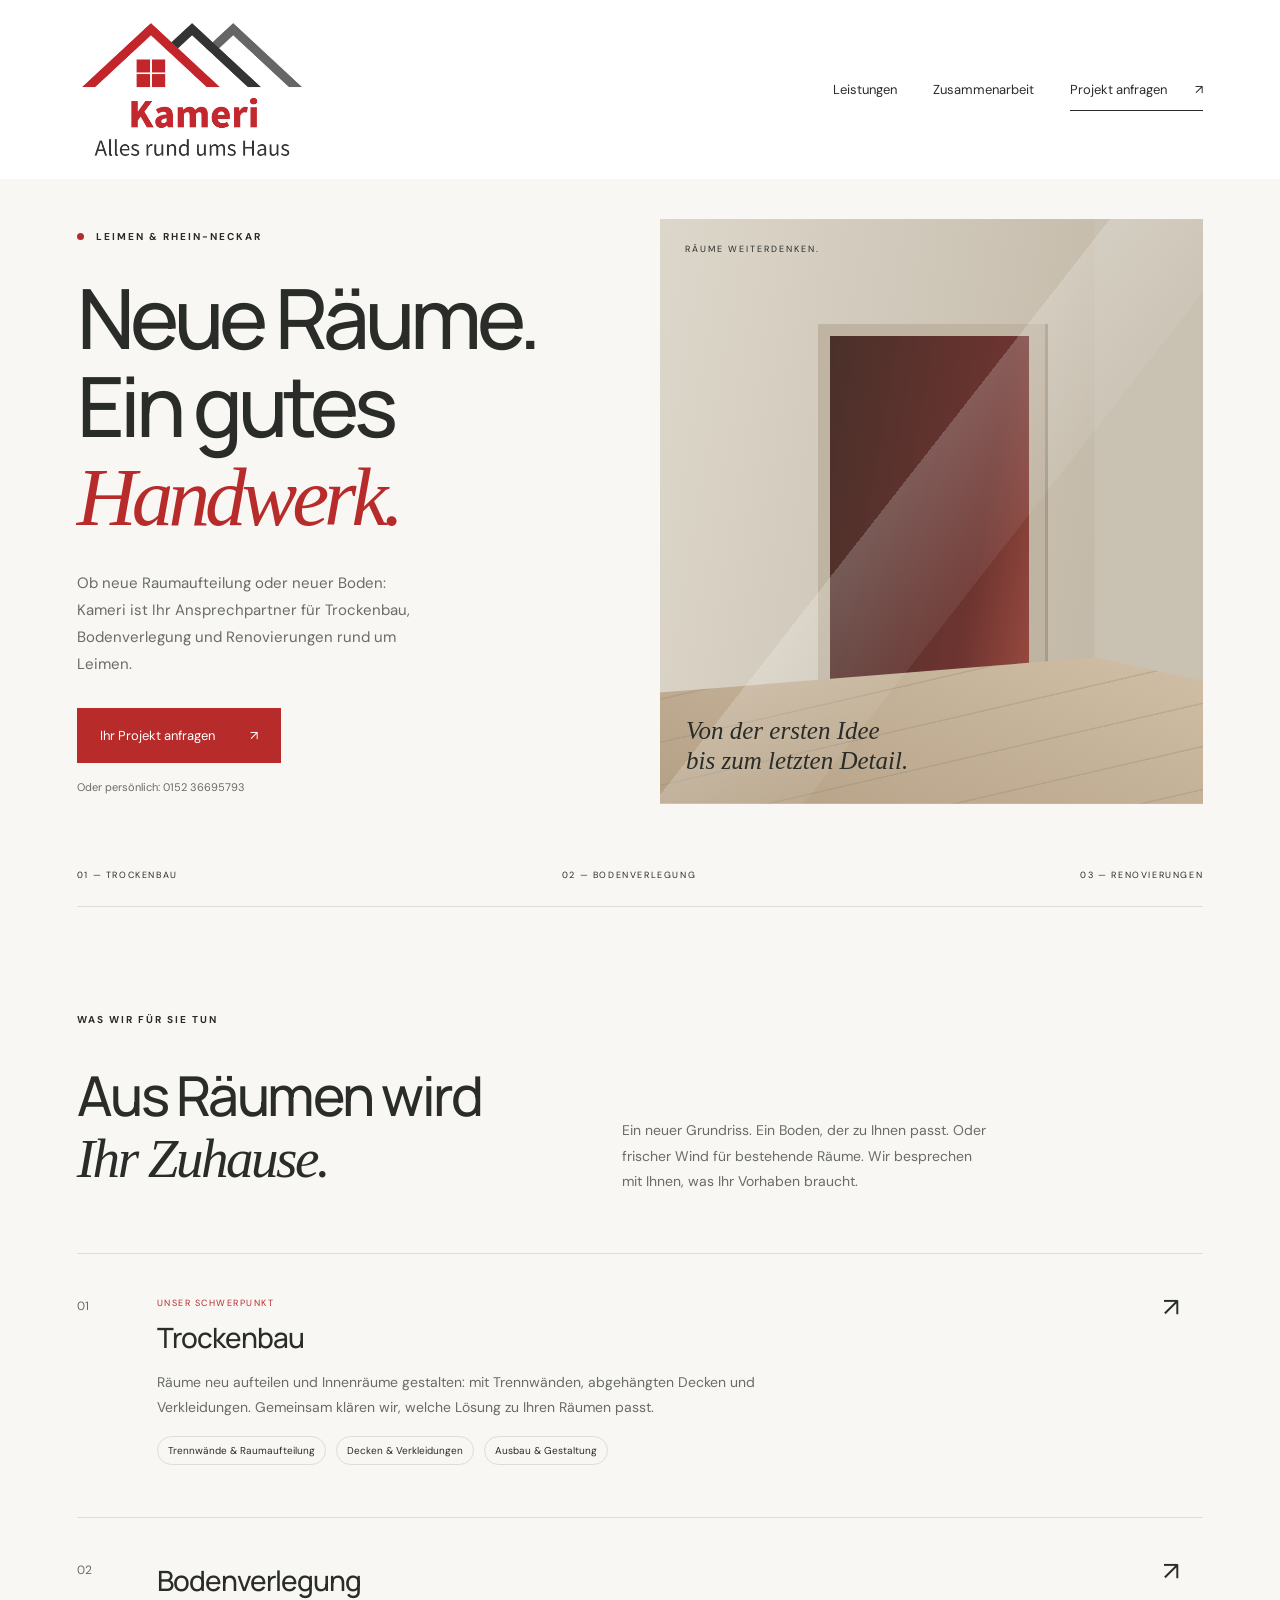
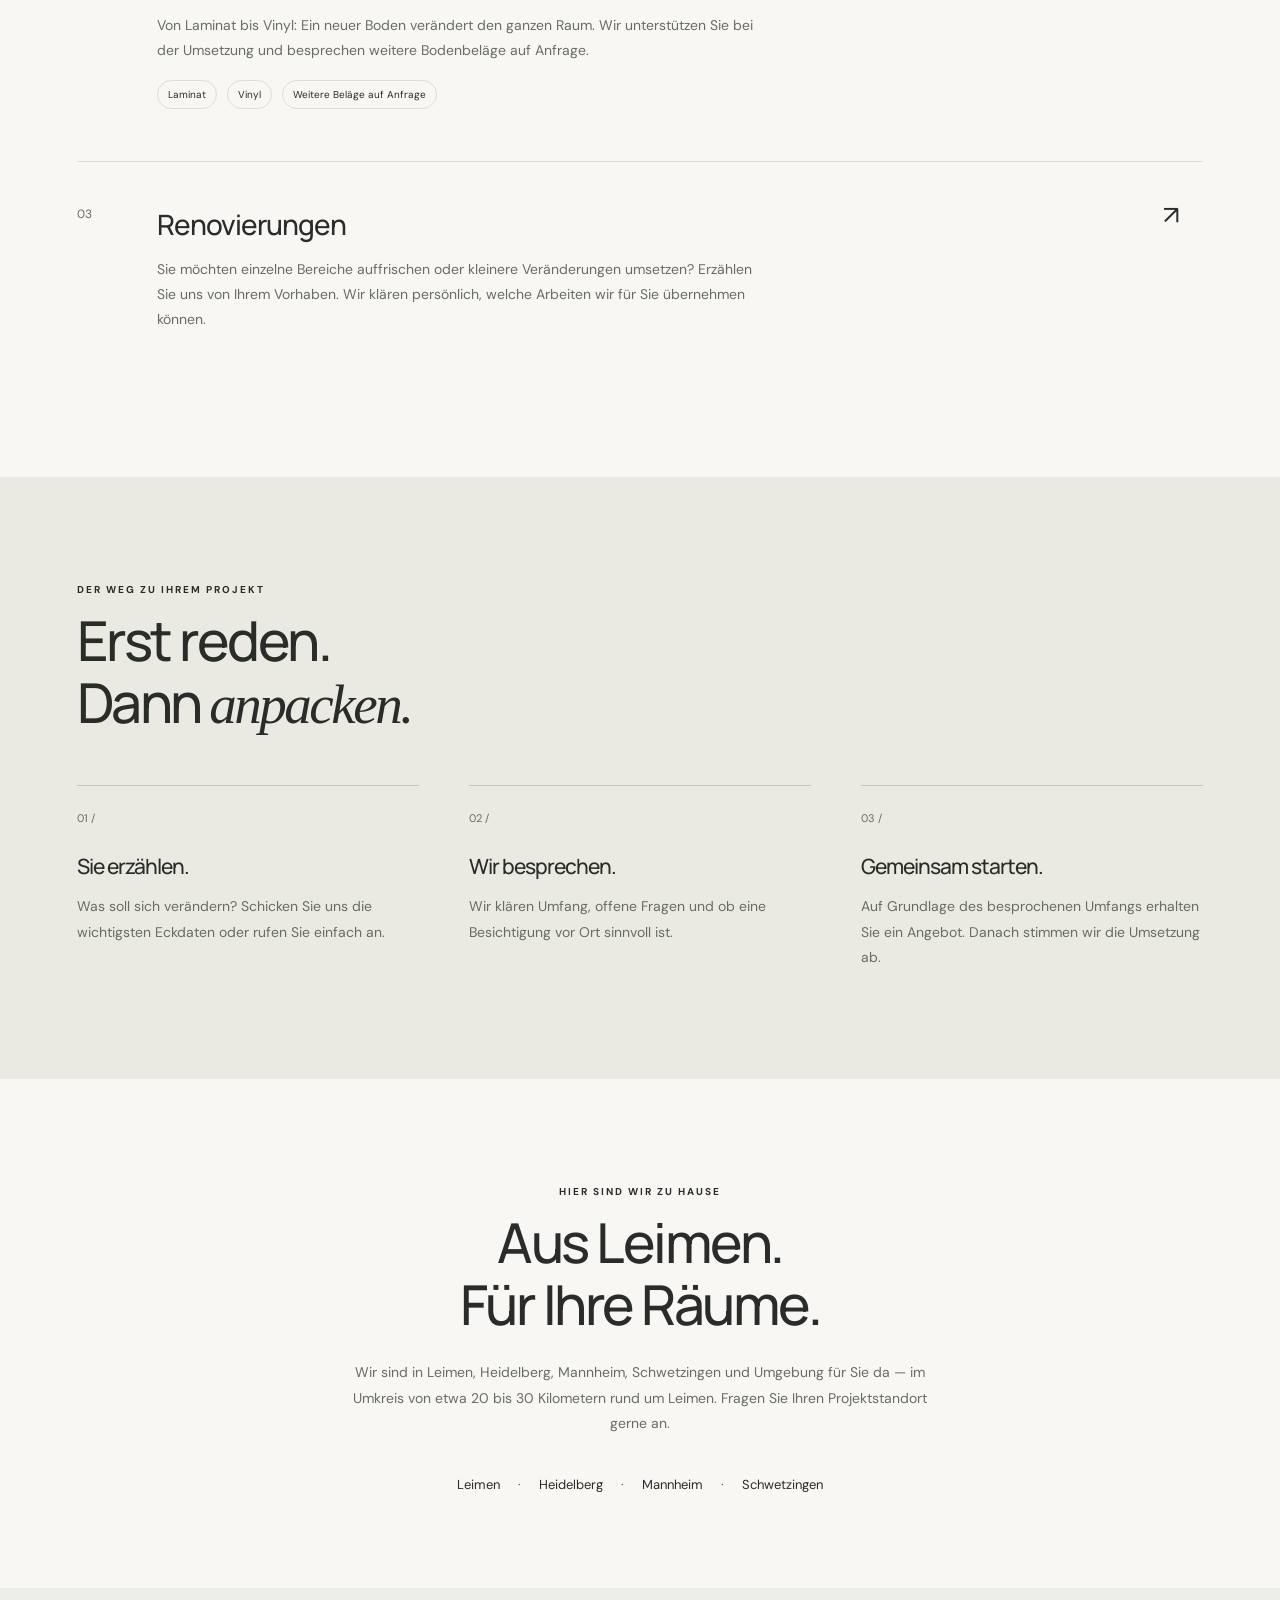
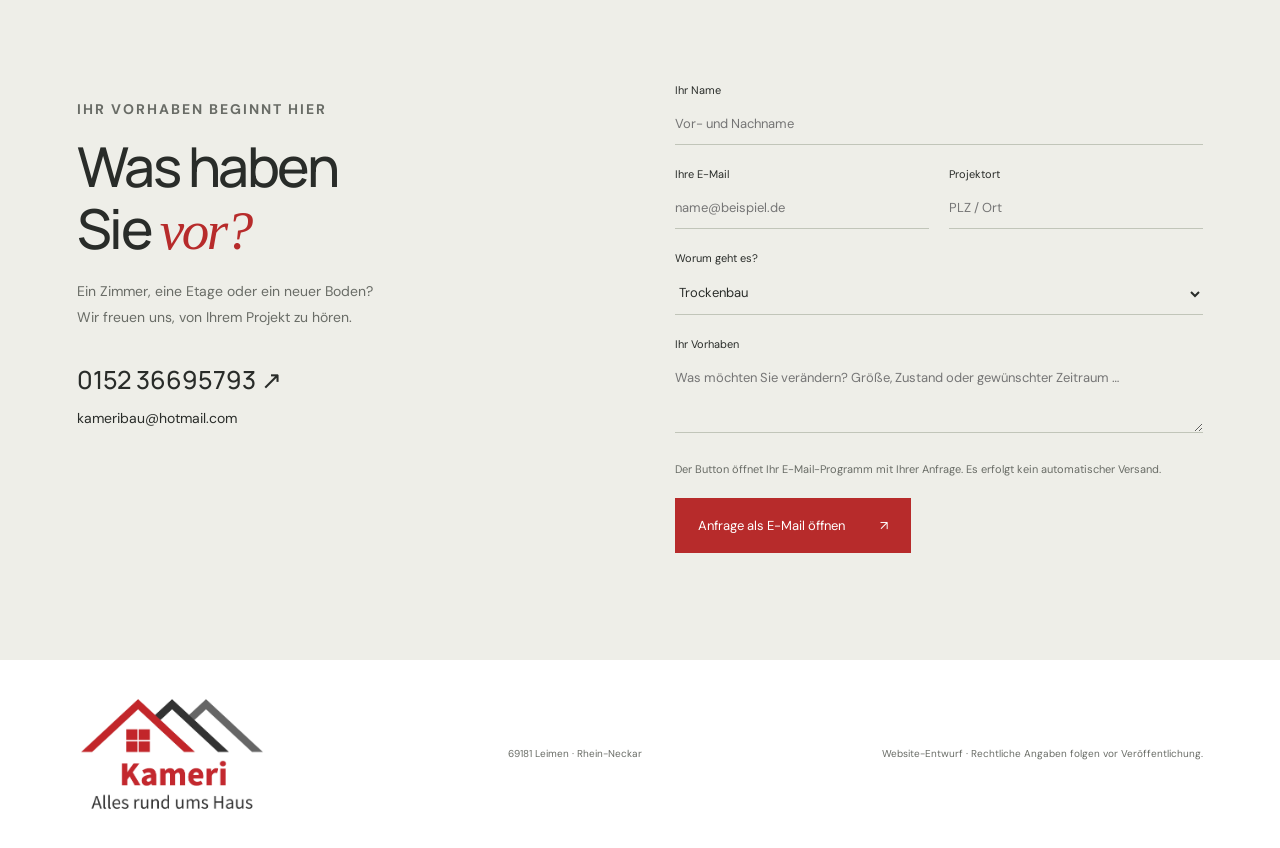
==== index.html @ 9808ed6d "Use original Kameri logo in header and footer" ====
<!doctype html>
<html lang="de">
<head>
<meta charset="utf-8"><meta name="viewport" content="width=device-width, initial-scale=1">
<title>Kameri · Trockenbau & Bodenverlegung in Leimen</title>
<meta name="description" content="Kameri – Alles rund ums Haus. Trockenbau, Laminat, Vinyl und Renovierungen in Leimen, Heidelberg, Mannheim und Schwetzingen. Jetzt Projekt anfragen.">
<link rel="stylesheet" href="style.css">
</head>
<body>
<header class="header"><a class="brand" href="#" aria-label="Kameri Startseite"><img src="assets/kameri-logo.png" alt="Kameri – Alles rund ums Haus" width="1796" height="1117"></a><nav aria-label="Hauptnavigation"><a href="#leistungen">Leistungen</a><a href="#ablauf">Zusammenarbeit</a><a href="#kontakt" class="nav-contact">Projekt anfragen <span>↗</span></a></nav></header>
<main>
<section class="hero"><div class="hero-copy"><p class="eyebrow"><span class="dot"></span> LEIMEN & RHEIN-NECKAR</p><h1>Neue Räume.<br>Ein gutes<br><em>Handwerk.</em></h1><p class="intro">Ob neue Raumaufteilung oder neuer Boden: Kameri ist Ihr Ansprechpartner für Trockenbau, Bodenverlegung und Renovierungen rund um Leimen.</p><a class="button" href="#kontakt">Ihr Projekt anfragen <span>↗</span></a><a class="phone" href="tel:+4915236695793">Oder persönlich: 0152 36695793</a></div><div class="hero-art" role="img" aria-label="Architektonische Illustration mit warmen Wandflächen und einem roten Türdurchgang"><div class="arch-wall"></div><div class="arch-door"></div><div class="arch-floor"></div><span class="art-label">RÄUME WEITERDENKEN.</span><div class="art-caption">Von der ersten Idee<br>bis zum letzten Detail.</div></div><div class="hero-bottom"><span>01 — TROCKENBAU</span><span>02 — BODENVERLEGUNG</span><span>03 — RENOVIERUNGEN</span></div></section>
<section id="leistungen" class="services section"><div class="section-heading"><p class="eyebrow">WAS WIR FÜR SIE TUN</p><h2>Aus Räumen wird<br><em>Ihr Zuhause.</em></h2><p>Ein neuer Grundriss. Ein Boden, der zu Ihnen passt. Oder frischer Wind für bestehende Räume. Wir besprechen mit Ihnen, was Ihr Vorhaben braucht.</p></div><article class="service"><span class="number">01</span><div><span class="tag">UNSER SCHWERPUNKT</span><h3>Trockenbau</h3><p>Räume neu aufteilen und Innenräume gestalten: mit Trennwänden, abgehängten Decken und Verkleidungen. Gemeinsam klären wir, welche Lösung zu Ihren Räumen passt.</p><ul><li>Trennwände & Raumaufteilung</li><li>Decken & Verkleidungen</li><li>Ausbau & Gestaltung</li></ul></div><span class="service-icon" aria-hidden="true">↗</span></article><article class="service"><span class="number">02</span><div><h3>Bodenverlegung</h3><p>Von Laminat bis Vinyl: Ein neuer Boden verändert den ganzen Raum. Wir unterstützen Sie bei der Umsetzung und besprechen weitere Bodenbeläge auf Anfrage.</p><ul><li>Laminat</li><li>Vinyl</li><li>Weitere Beläge auf Anfrage</li></ul></div><span class="service-icon" aria-hidden="true">↗</span></article><article class="service"><span class="number">03</span><div><h3>Renovierungen</h3><p>Sie möchten einzelne Bereiche auffrischen oder kleinere Veränderungen umsetzen? Erzählen Sie uns von Ihrem Vorhaben. Wir klären persönlich, welche Arbeiten wir für Sie übernehmen können.</p></div><span class="service-icon" aria-hidden="true">↗</span></article></section>
<section id="ablauf" class="process section"><p class="eyebrow">DER WEG ZU IHREM PROJEKT</p><h2>Erst reden.<br>Dann <em>anpacken.</em></h2><div class="steps"><article><span>01 /</span><h3>Sie erzählen.</h3><p>Was soll sich verändern? Schicken Sie uns die wichtigsten Eckdaten oder rufen Sie einfach an.</p></article><article><span>02 /</span><h3>Wir besprechen.</h3><p>Wir klären Umfang, offene Fragen und ob eine Besichtigung vor Ort sinnvoll ist.</p></article><article><span>03 /</span><h3>Gemeinsam starten.</h3><p>Auf Grundlage des besprochenen Umfangs erhalten Sie ein Angebot. Danach stimmen wir die Umsetzung ab.</p></article></div></section>
<section class="region section"><p class="eyebrow">HIER SIND WIR ZU HAUSE</p><h2>Aus Leimen.<br>Für Ihre Räume.</h2><p>Wir sind in Leimen, Heidelberg, Mannheim, Schwetzingen und Umgebung für Sie da — im Umkreis von etwa 20 bis 30 Kilometern rund um Leimen. Fragen Sie Ihren Projektstandort gerne an.</p><div class="cities">Leimen <span>·</span> Heidelberg <span>·</span> Mannheim <span>·</span> Schwetzingen</div></section>
<section id="kontakt" class="contact section"><div><p class="eyebrow">IHR VORHABEN BEGINNT HIER</p><h2>Was haben<br>Sie <em>vor?</em></h2><p>Ein Zimmer, eine Etage oder ein neuer Boden?<br>Wir freuen uns, von Ihrem Projekt zu hören.</p><a class="contact-phone" href="tel:+4915236695793">0152 36695793 ↗</a><a href="mailto:kameribau@hotmail.com">kameribau@hotmail.com</a></div><form id="inquiry"><label for="name">Ihr Name</label><input id="name" name="name" autocomplete="name" required placeholder="Vor- und Nachname"><div class="form-row"><div><label for="email">Ihre E-Mail</label><input id="email" name="email" type="email" autocomplete="email" required placeholder="name@beispiel.de"></div><div><label for="place">Projektort</label><input id="place" name="place" autocomplete="address-level2" required placeholder="PLZ / Ort"></div></div><label for="service">Worum geht es?</label><select id="service" name="service"><option>Trockenbau</option><option>Bodenverlegung</option><option>Renovierung</option><option>Mehrere Leistungen / Sonstiges</option></select><label for="message">Ihr Vorhaben</label><textarea id="message" name="message" rows="3" required placeholder="Was möchten Sie verändern? Größe, Zustand oder gewünschter Zeitraum …"></textarea><p class="form-note">Der Button öffnet Ihr E-Mail-Programm mit Ihrer Anfrage. Es erfolgt kein automatischer Versand.</p><button class="button" type="submit">Anfrage als E-Mail öffnen <span>↗</span></button><p id="form-status" role="status"></p></form></section>
</main><footer><a class="brand" href="#"><img src="assets/kameri-logo.png" alt="Kameri – Alles rund ums Haus" width="1796" height="1117"></a><p>69181 Leimen · Rhein-Neckar</p><span class="draft-note">Website-Entwurf · Rechtliche Angaben folgen vor Veröffentlichung.</span></footer>
<script src="script.js"></script>
</body></html>
---- style.css ----
@import url('https://fonts.googleapis.com/css2?family=DM+Sans:wght@400;500;600;700&family=Manrope:wght@400;500;600;700;800&display=swap');
:root{--paper:#f8f7f3;--ink:#292c29;--muted:#696c66;--red:#b72b2b;--line:#dcded5}*{box-sizing:border-box}html{scroll-behavior:smooth;scroll-padding-top:30px}body{margin:0;background:var(--paper);color:var(--ink);font-family:'DM Sans',Arial,sans-serif}a{color:inherit;text-decoration:none}button,input,textarea,select{font:inherit}a,button,input,select,textarea{-webkit-tap-highlight-color:transparent}:focus-visible{outline:3px solid var(--red);outline-offset:5px}.header{max-width:1440px;margin:auto;padding:30px 6%;display:flex;align-items:center;justify-content:space-between}.brand{font:800 34px 'Manrope',Arial,sans-serif;letter-spacing:-1.5px;color:var(--red)}.brand span{display:block;font:400 10px 'DM Sans',sans-serif;letter-spacing:1.1px;color:var(--ink);margin-top:2px}nav{display:flex;align-items:center;gap:36px;font-size:13px}.nav-contact{border-bottom:1px solid;padding:12px 0}.nav-contact span{margin-left:25px}.hero{max-width:1440px;margin:auto;padding:40px 6% 0;display:grid;grid-template-columns:1fr 1fr;gap:40px}.eyebrow{font-size:10px;letter-spacing:2px;font-weight:700;line-height:1.6}.dot{display:inline-block;width:7px;height:7px;border-radius:50%;background:var(--red);margin-right:8px}h1,h2,h3{font-family:'Manrope',Arial,sans-serif;font-weight:500}h1{font-size:clamp(58px,6.5vw,94px);line-height:1.06;letter-spacing:-5px;margin:28px 0}em{font-family:Georgia,serif;font-weight:400}h1 em{color:var(--red)}.intro{max-width:360px;color:var(--muted);font-size:15px;line-height:1.8;margin:25px 0 30px}.button{background:var(--red);color:white;display:inline-flex;justify-content:space-between;gap:35px;padding:19px 23px;border:0;cursor:pointer;font-size:13px}.button:hover{background:#922323}.phone{display:block;font-size:11px;color:var(--muted);margin:17px 0 10px}.hero-art{min-height:540px;position:relative;overflow:hidden;background:#c9c1b2;isolation:isolate}.arch-wall{position:absolute;inset:0;background:linear-gradient(100deg,#ddd7cb,#bcb19f);clip-path:polygon(0 0,80% 0,80% 100%,0 100%)}.arch-door{position:absolute;background:linear-gradient(100deg,#4a302a,#6d3430 70%,#9a4b3f);width:39%;height:67%;top:18%;left:29%;box-shadow:16px 0 0 #bfb3a1,19px 0 0 #a79b8a;border-top:12px solid #bfb3a1;border-left:12px solid #bfb3a1}.arch-floor{position:absolute;inset:75% 0 0;background:repeating-linear-gradient(167deg,transparent 0 40px,#99897455 41px 42px),linear-gradient(20deg,#b4a085,#d0bfa6);clip-path:polygon(0 24%,80% 0,100% 16%,100% 100%,0 100%)}.hero-art:after{content:'';position:absolute;inset:0;background:linear-gradient(128deg,transparent 45%,#fff3 45%,#fff1 60%,transparent 60%);pointer-events:none}.art-label{position:absolute;top:24px;left:25px;font-size:9px;letter-spacing:2px}.art-caption{position:absolute;bottom:28px;left:26px;font:italic 25px Georgia,serif;line-height:1.2;z-index:1}.hero-bottom{grid-column:1/-1;display:flex;justify-content:space-between;padding:25px 0;border-bottom:1px solid var(--line);font-size:9px;letter-spacing:1.6px}.section{max-width:1440px;margin:auto;padding:95px 6%}.section-heading{display:grid;grid-template-columns:1fr 1.2fr;gap:15px 60px;align-items:end;margin-bottom:45px}.section-heading .eyebrow{grid-column:1/-1}.section-heading p:last-child{max-width:370px;color:var(--muted);font-size:14px;line-height:1.8}h2{font-size:clamp(38px,4.3vw,60px);letter-spacing:-2.5px;line-height:1.12;margin:12px 0 18px}.service{display:grid;grid-template-columns:80px 1fr 40px;padding:36px 0;border-top:1px solid var(--line)}.number{font-size:12px;color:var(--muted);padding-top:8px}.tag{font-size:9px;color:var(--red);letter-spacing:1.5px}h3{font-size:28px;letter-spacing:-1px;margin:7px 0 14px}.service p{max-width:600px;font-size:14px;line-height:1.8;color:var(--muted)}ul{display:flex;gap:10px;list-style:none;padding:0;flex-wrap:wrap}li{font-size:10px;padding:7px 10px;border:1px solid var(--line);border-radius:20px}.service-icon{font-size:26px}.process{background:#eaeae3}.steps{display:grid;grid-template-columns:repeat(3,1fr);gap:50px;margin-top:50px}.steps article{border-top:1px solid #c4c7bb;padding-top:20px}.steps span{font-size:11px;color:var(--muted)}.steps h3{font-size:21px;margin-top:25px}.steps p,.region>p:not(.eyebrow),.contact p{font-size:14px;line-height:1.8;color:var(--muted)}.region{text-align:center}.region>p:not(.eyebrow){max-width:590px;margin:25px auto}.cities{font-size:13px;margin-top:40px}.cities span{color:var(--red);margin:0 15px}.contact{display:grid;grid-template-columns:1fr 1fr;gap:70px;background:#eeeee8}.contact>div>a{display:block;font-size:14px}.contact .contact-phone{font:500 25px 'Manrope',Arial,sans-serif;margin:32px 0 12px}.contact h2 em{color:var(--red)}form label{display:block;font-size:11px;margin:0 0 8px}input,textarea,select{width:100%;border:0;border-bottom:1px solid #c1c5b9;background:transparent;border-radius:0;padding:10px 0 12px;color:var(--ink);margin-bottom:22px;font-size:13px}textarea{resize:vertical}.form-row{display:grid;grid-template-columns:1fr 1fr;gap:20px}.contact .form-note{font-size:11px;margin:0 0 18px}.contact #form-status{font-size:12px}footer{max-width:1440px;margin:auto;display:flex;align-items:center;gap:35px;justify-content:space-between;padding:35px 6%}footer p,.draft-note{font-size:10px;color:var(--muted)}footer .brand{font-size:25px}footer .brand span{font-size:8px}@media(min-width:1441px){.process,.contact{max-width:1267px;padding-left:70px;padding-right:70px}}@media(max-width:750px){.header{padding:22px 6%}nav{gap:18px}nav>a:not(.nav-contact){display:none}.brand{font-size:29px}.hero{grid-template-columns:1fr;padding-top:25px;gap:28px}h1{font-size:65px;letter-spacing:-3.5px}.intro{max-width:440px}.hero-art{min-height:380px}.hero-bottom{gap:15px;font-size:8px;line-height:1.6}.section{padding:65px 6%}.section-heading{grid-template-columns:1fr;gap:0}.section-heading .eyebrow{grid-column:auto}.service{grid-template-columns:35px 1fr 24px}.service h3{font-size:25px}.steps{grid-template-columns:1fr;gap:25px}.steps h3{margin-top:15px}.contact{grid-template-columns:1fr;gap:35px}.cities{line-height:2.3}.cities span{margin:0 7px}footer{flex-wrap:wrap;gap:20px}.draft-note{width:100%}}@media(prefers-reduced-motion:reduce){html{scroll-behavior:auto}}

/* Original company artwork, with only outer white space removed. */
.header{background:#fff;max-width:none;padding-top:18px;padding-bottom:18px}.brand{display:block;flex-shrink:0;line-height:0}.brand img{display:block;width:230px;height:auto;max-width:100%;object-fit:contain}footer{background:#fff;max-width:none}footer .brand img{width:190px}@media(max-width:750px){.header{gap:20px}.header .brand img{width:175px}.nav-contact{font-size:11px;white-space:nowrap}.nav-contact span{margin-left:8px}footer .brand img{width:170px}}@media(max-width:360px){.header .brand img{width:145px}}
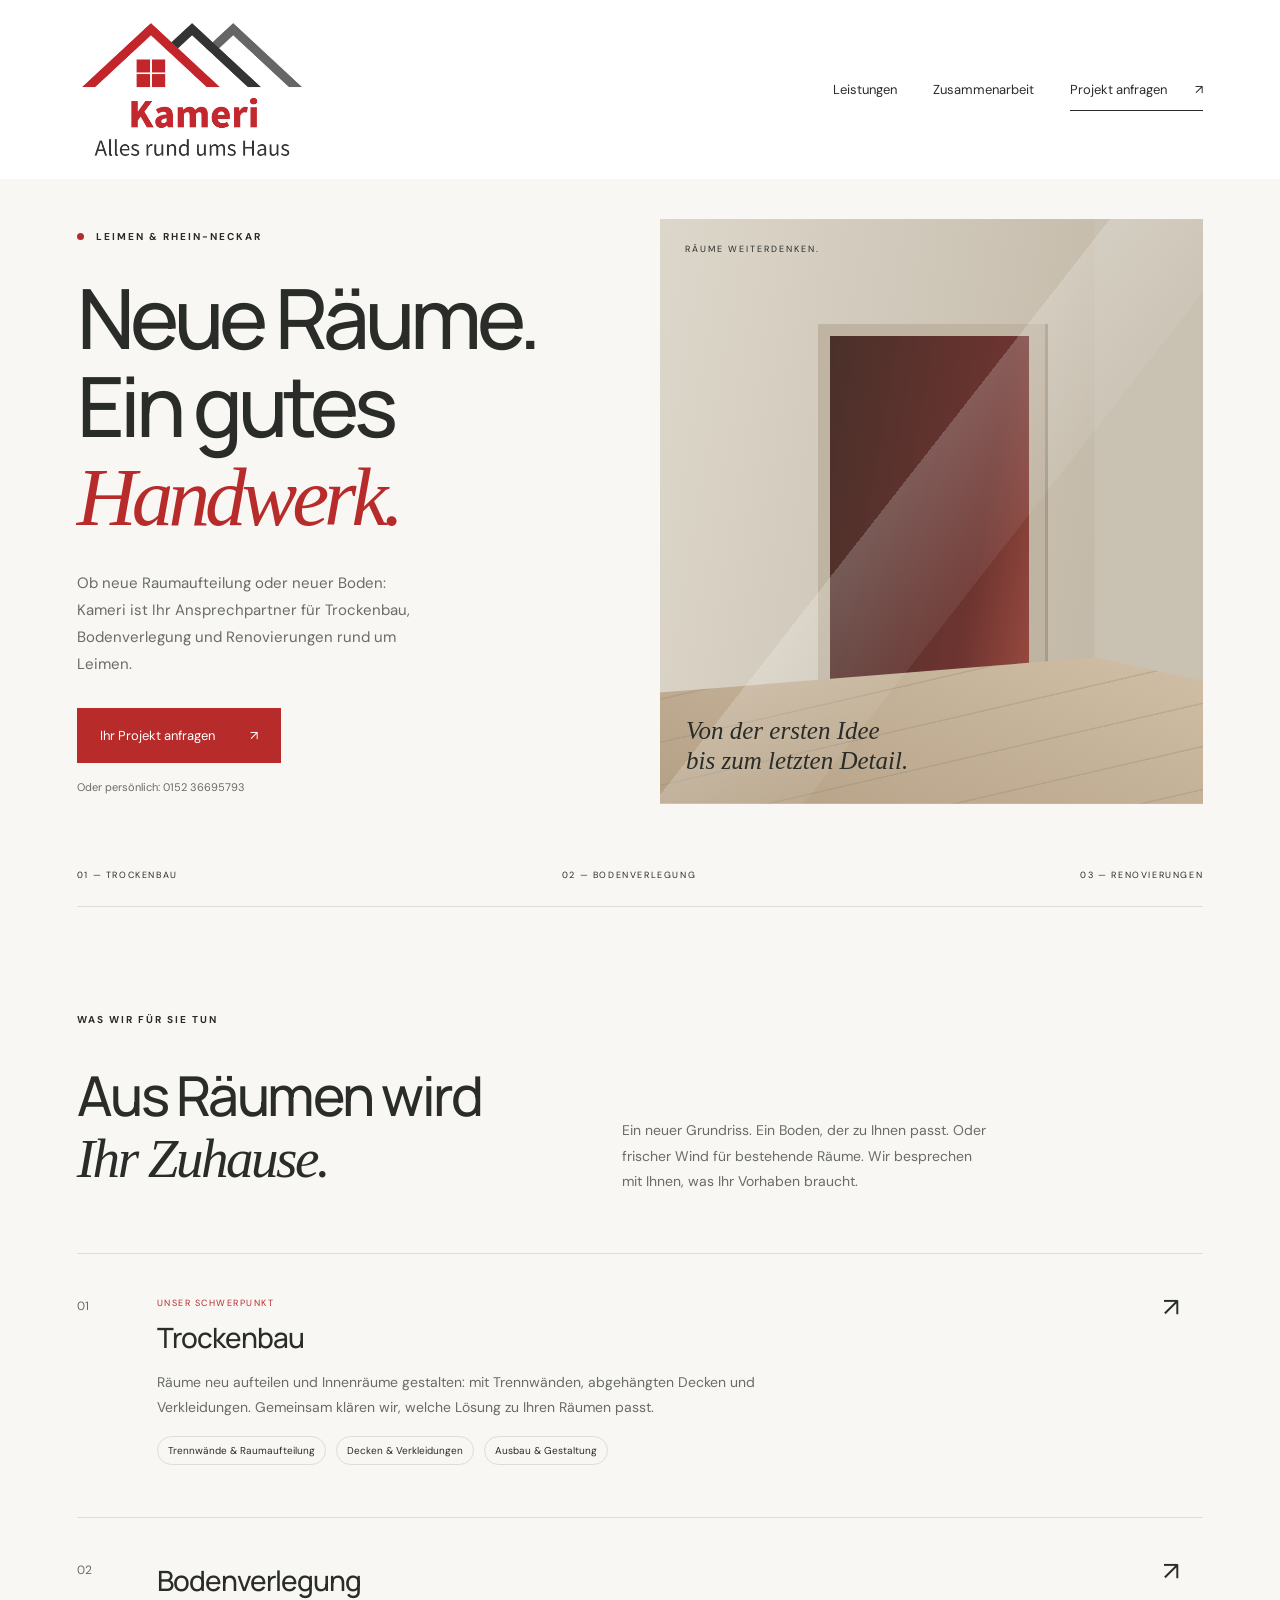
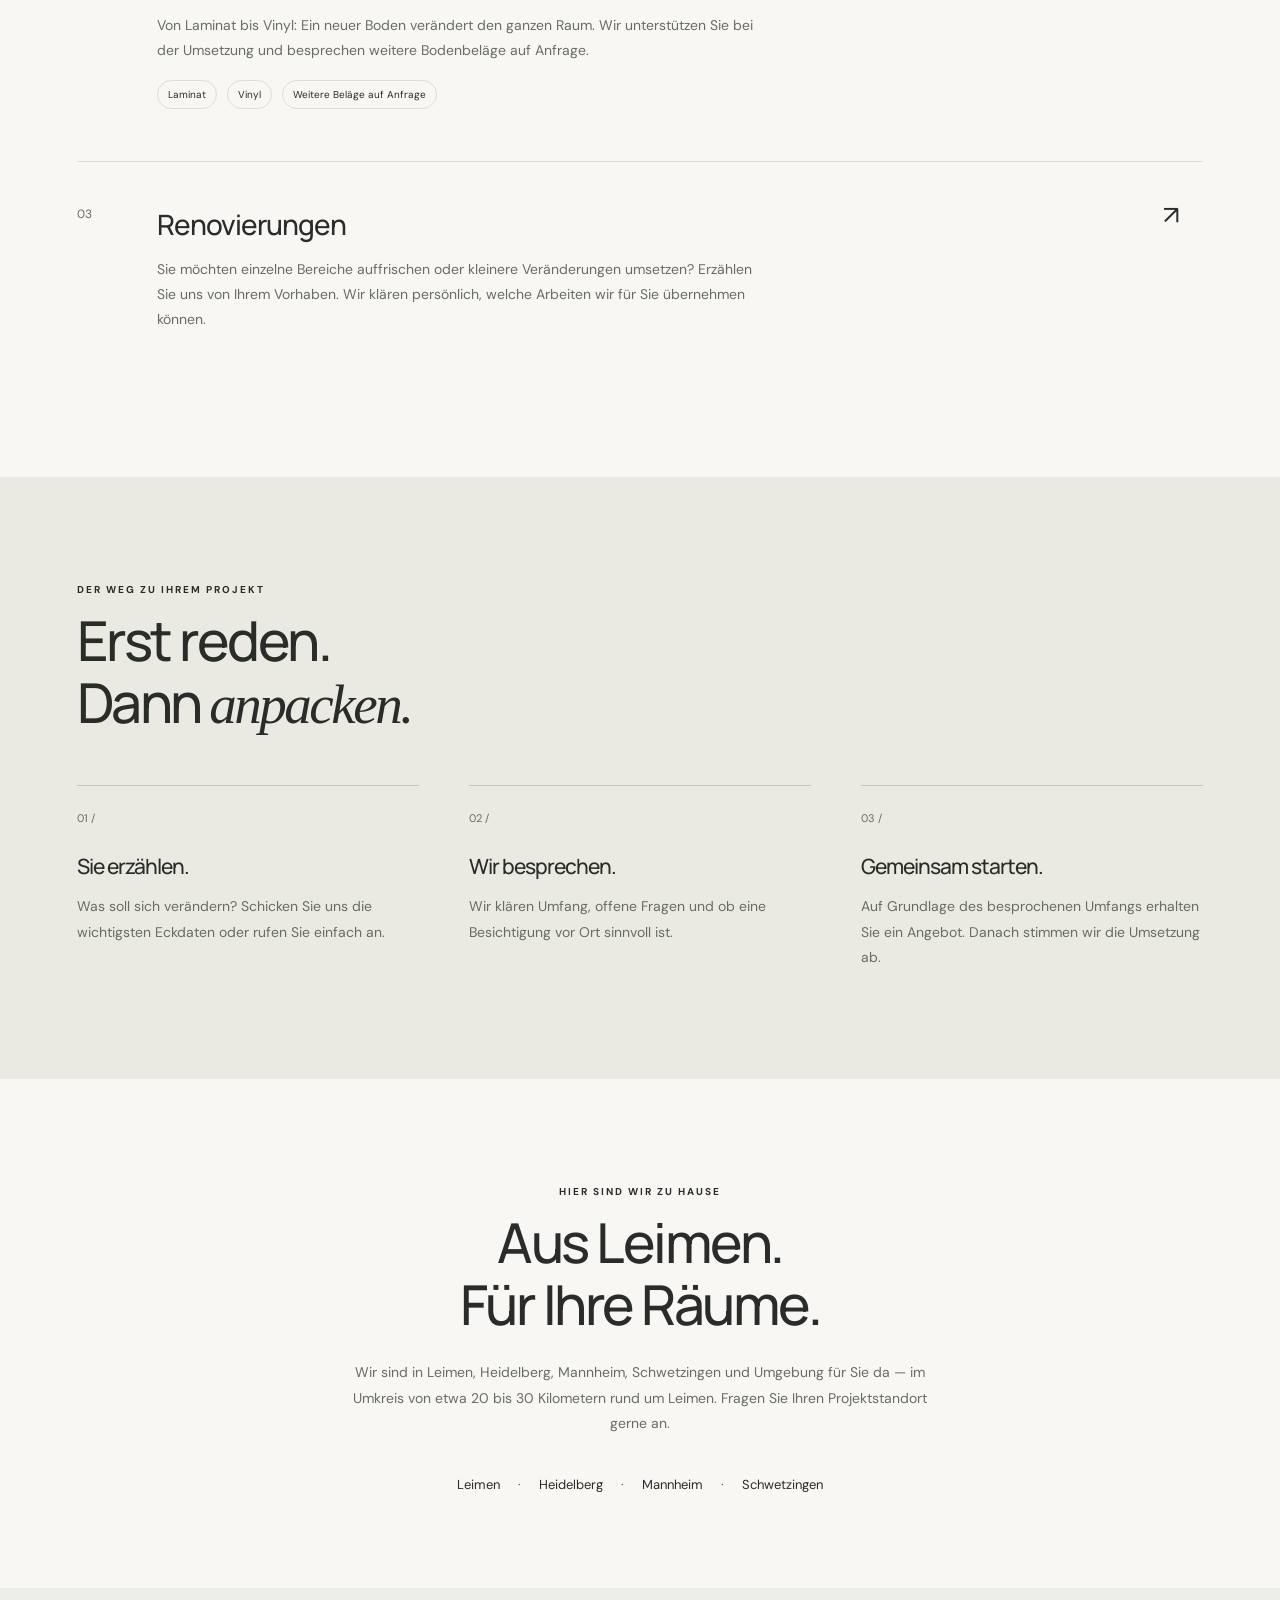
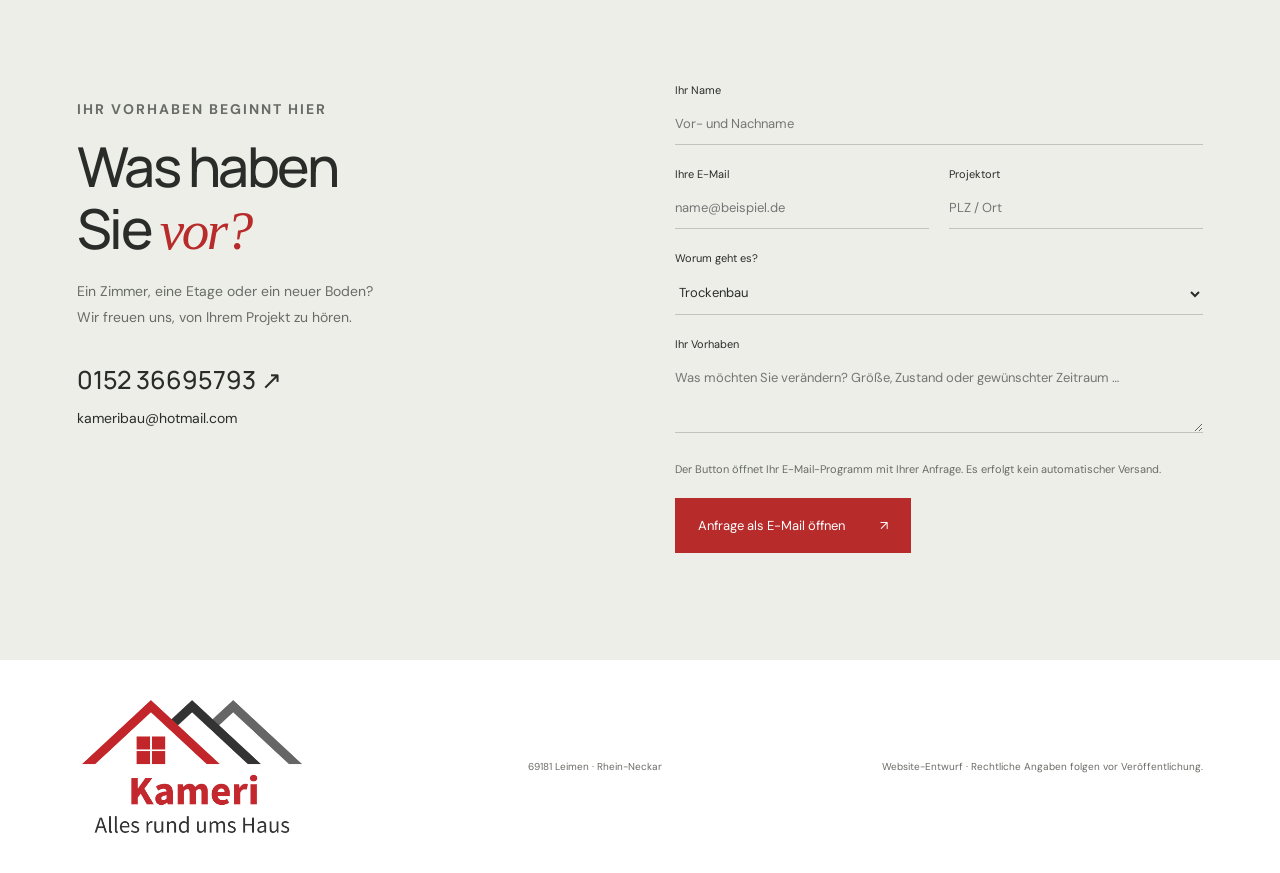
==== commit 1d297dc3: "Constrain logo size and refresh cached stylesheet" ====
--- a/index.html
+++ b/index.html
@@ -4,16 +4,16 @@
 <meta charset="utf-8"><meta name="viewport" content="width=device-width, initial-scale=1">
 <title>Kameri · Trockenbau & Bodenverlegung in Leimen</title>
 <meta name="description" content="Kameri – Alles rund ums Haus. Trockenbau, Laminat, Vinyl und Renovierungen in Leimen, Heidelberg, Mannheim und Schwetzingen. Jetzt Projekt anfragen.">
-<link rel="stylesheet" href="style.css">
+<link rel="stylesheet" href="style.css?v=logo-fix-2">
 </head>
 <body>
-<header class="header"><a class="brand" href="#" aria-label="Kameri Startseite"><img src="assets/kameri-logo.png" alt="Kameri – Alles rund ums Haus" width="1796" height="1117"></a><nav aria-label="Hauptnavigation"><a href="#leistungen">Leistungen</a><a href="#ablauf">Zusammenarbeit</a><a href="#kontakt" class="nav-contact">Projekt anfragen <span>↗</span></a></nav></header>
+<header class="header"><a class="brand" href="#" aria-label="Kameri Startseite"><img src="assets/kameri-logo.png" alt="Kameri – Alles rund ums Haus" width="230" height="143" style="width:min(230px, 44vw);max-width:100%;height:auto"></a><nav aria-label="Hauptnavigation"><a href="#leistungen">Leistungen</a><a href="#ablauf">Zusammenarbeit</a><a href="#kontakt" class="nav-contact">Projekt anfragen <span>↗</span></a></nav></header>
 <main>
 <section class="hero"><div class="hero-copy"><p class="eyebrow"><span class="dot"></span> LEIMEN & RHEIN-NECKAR</p><h1>Neue Räume.<br>Ein gutes<br><em>Handwerk.</em></h1><p class="intro">Ob neue Raumaufteilung oder neuer Boden: Kameri ist Ihr Ansprechpartner für Trockenbau, Bodenverlegung und Renovierungen rund um Leimen.</p><a class="button" href="#kontakt">Ihr Projekt anfragen <span>↗</span></a><a class="phone" href="tel:+4915236695793">Oder persönlich: 0152 36695793</a></div><div class="hero-art" role="img" aria-label="Architektonische Illustration mit warmen Wandflächen und einem roten Türdurchgang"><div class="arch-wall"></div><div class="arch-door"></div><div class="arch-floor"></div><span class="art-label">RÄUME WEITERDENKEN.</span><div class="art-caption">Von der ersten Idee<br>bis zum letzten Detail.</div></div><div class="hero-bottom"><span>01 — TROCKENBAU</span><span>02 — BODENVERLEGUNG</span><span>03 — RENOVIERUNGEN</span></div></section>
 <section id="leistungen" class="services section"><div class="section-heading"><p class="eyebrow">WAS WIR FÜR SIE TUN</p><h2>Aus Räumen wird<br><em>Ihr Zuhause.</em></h2><p>Ein neuer Grundriss. Ein Boden, der zu Ihnen passt. Oder frischer Wind für bestehende Räume. Wir besprechen mit Ihnen, was Ihr Vorhaben braucht.</p></div><article class="service"><span class="number">01</span><div><span class="tag">UNSER SCHWERPUNKT</span><h3>Trockenbau</h3><p>Räume neu aufteilen und Innenräume gestalten: mit Trennwänden, abgehängten Decken und Verkleidungen. Gemeinsam klären wir, welche Lösung zu Ihren Räumen passt.</p><ul><li>Trennwände & Raumaufteilung</li><li>Decken & Verkleidungen</li><li>Ausbau & Gestaltung</li></ul></div><span class="service-icon" aria-hidden="true">↗</span></article><article class="service"><span class="number">02</span><div><h3>Bodenverlegung</h3><p>Von Laminat bis Vinyl: Ein neuer Boden verändert den ganzen Raum. Wir unterstützen Sie bei der Umsetzung und besprechen weitere Bodenbeläge auf Anfrage.</p><ul><li>Laminat</li><li>Vinyl</li><li>Weitere Beläge auf Anfrage</li></ul></div><span class="service-icon" aria-hidden="true">↗</span></article><article class="service"><span class="number">03</span><div><h3>Renovierungen</h3><p>Sie möchten einzelne Bereiche auffrischen oder kleinere Veränderungen umsetzen? Erzählen Sie uns von Ihrem Vorhaben. Wir klären persönlich, welche Arbeiten wir für Sie übernehmen können.</p></div><span class="service-icon" aria-hidden="true">↗</span></article></section>
 <section id="ablauf" class="process section"><p class="eyebrow">DER WEG ZU IHREM PROJEKT</p><h2>Erst reden.<br>Dann <em>anpacken.</em></h2><div class="steps"><article><span>01 /</span><h3>Sie erzählen.</h3><p>Was soll sich verändern? Schicken Sie uns die wichtigsten Eckdaten oder rufen Sie einfach an.</p></article><article><span>02 /</span><h3>Wir besprechen.</h3><p>Wir klären Umfang, offene Fragen und ob eine Besichtigung vor Ort sinnvoll ist.</p></article><article><span>03 /</span><h3>Gemeinsam starten.</h3><p>Auf Grundlage des besprochenen Umfangs erhalten Sie ein Angebot. Danach stimmen wir die Umsetzung ab.</p></article></div></section>
 <section class="region section"><p class="eyebrow">HIER SIND WIR ZU HAUSE</p><h2>Aus Leimen.<br>Für Ihre Räume.</h2><p>Wir sind in Leimen, Heidelberg, Mannheim, Schwetzingen und Umgebung für Sie da — im Umkreis von etwa 20 bis 30 Kilometern rund um Leimen. Fragen Sie Ihren Projektstandort gerne an.</p><div class="cities">Leimen <span>·</span> Heidelberg <span>·</span> Mannheim <span>·</span> Schwetzingen</div></section>
 <section id="kontakt" class="contact section"><div><p class="eyebrow">IHR VORHABEN BEGINNT HIER</p><h2>Was haben<br>Sie <em>vor?</em></h2><p>Ein Zimmer, eine Etage oder ein neuer Boden?<br>Wir freuen uns, von Ihrem Projekt zu hören.</p><a class="contact-phone" href="tel:+4915236695793">0152 36695793 ↗</a><a href="mailto:kameribau@hotmail.com">kameribau@hotmail.com</a></div><form id="inquiry"><label for="name">Ihr Name</label><input id="name" name="name" autocomplete="name" required placeholder="Vor- und Nachname"><div class="form-row"><div><label for="email">Ihre E-Mail</label><input id="email" name="email" type="email" autocomplete="email" required placeholder="name@beispiel.de"></div><div><label for="place">Projektort</label><input id="place" name="place" autocomplete="address-level2" required placeholder="PLZ / Ort"></div></div><label for="service">Worum geht es?</label><select id="service" name="service"><option>Trockenbau</option><option>Bodenverlegung</option><option>Renovierung</option><option>Mehrere Leistungen / Sonstiges</option></select><label for="message">Ihr Vorhaben</label><textarea id="message" name="message" rows="3" required placeholder="Was möchten Sie verändern? Größe, Zustand oder gewünschter Zeitraum …"></textarea><p class="form-note">Der Button öffnet Ihr E-Mail-Programm mit Ihrer Anfrage. Es erfolgt kein automatischer Versand.</p><button class="button" type="submit">Anfrage als E-Mail öffnen <span>↗</span></button><p id="form-status" role="status"></p></form></section>
-</main><footer><a class="brand" href="#"><img src="assets/kameri-logo.png" alt="Kameri – Alles rund ums Haus" width="1796" height="1117"></a><p>69181 Leimen · Rhein-Neckar</p><span class="draft-note">Website-Entwurf · Rechtliche Angaben folgen vor Veröffentlichung.</span></footer>
+</main><footer><a class="brand" href="#"><img src="assets/kameri-logo.png" alt="Kameri – Alles rund ums Haus" width="230" height="143" style="width:min(230px, 44vw);max-width:100%;height:auto"></a><p>69181 Leimen · Rhein-Neckar</p><span class="draft-note">Website-Entwurf · Rechtliche Angaben folgen vor Veröffentlichung.</span></footer>
 <script src="script.js"></script>
 </body></html>
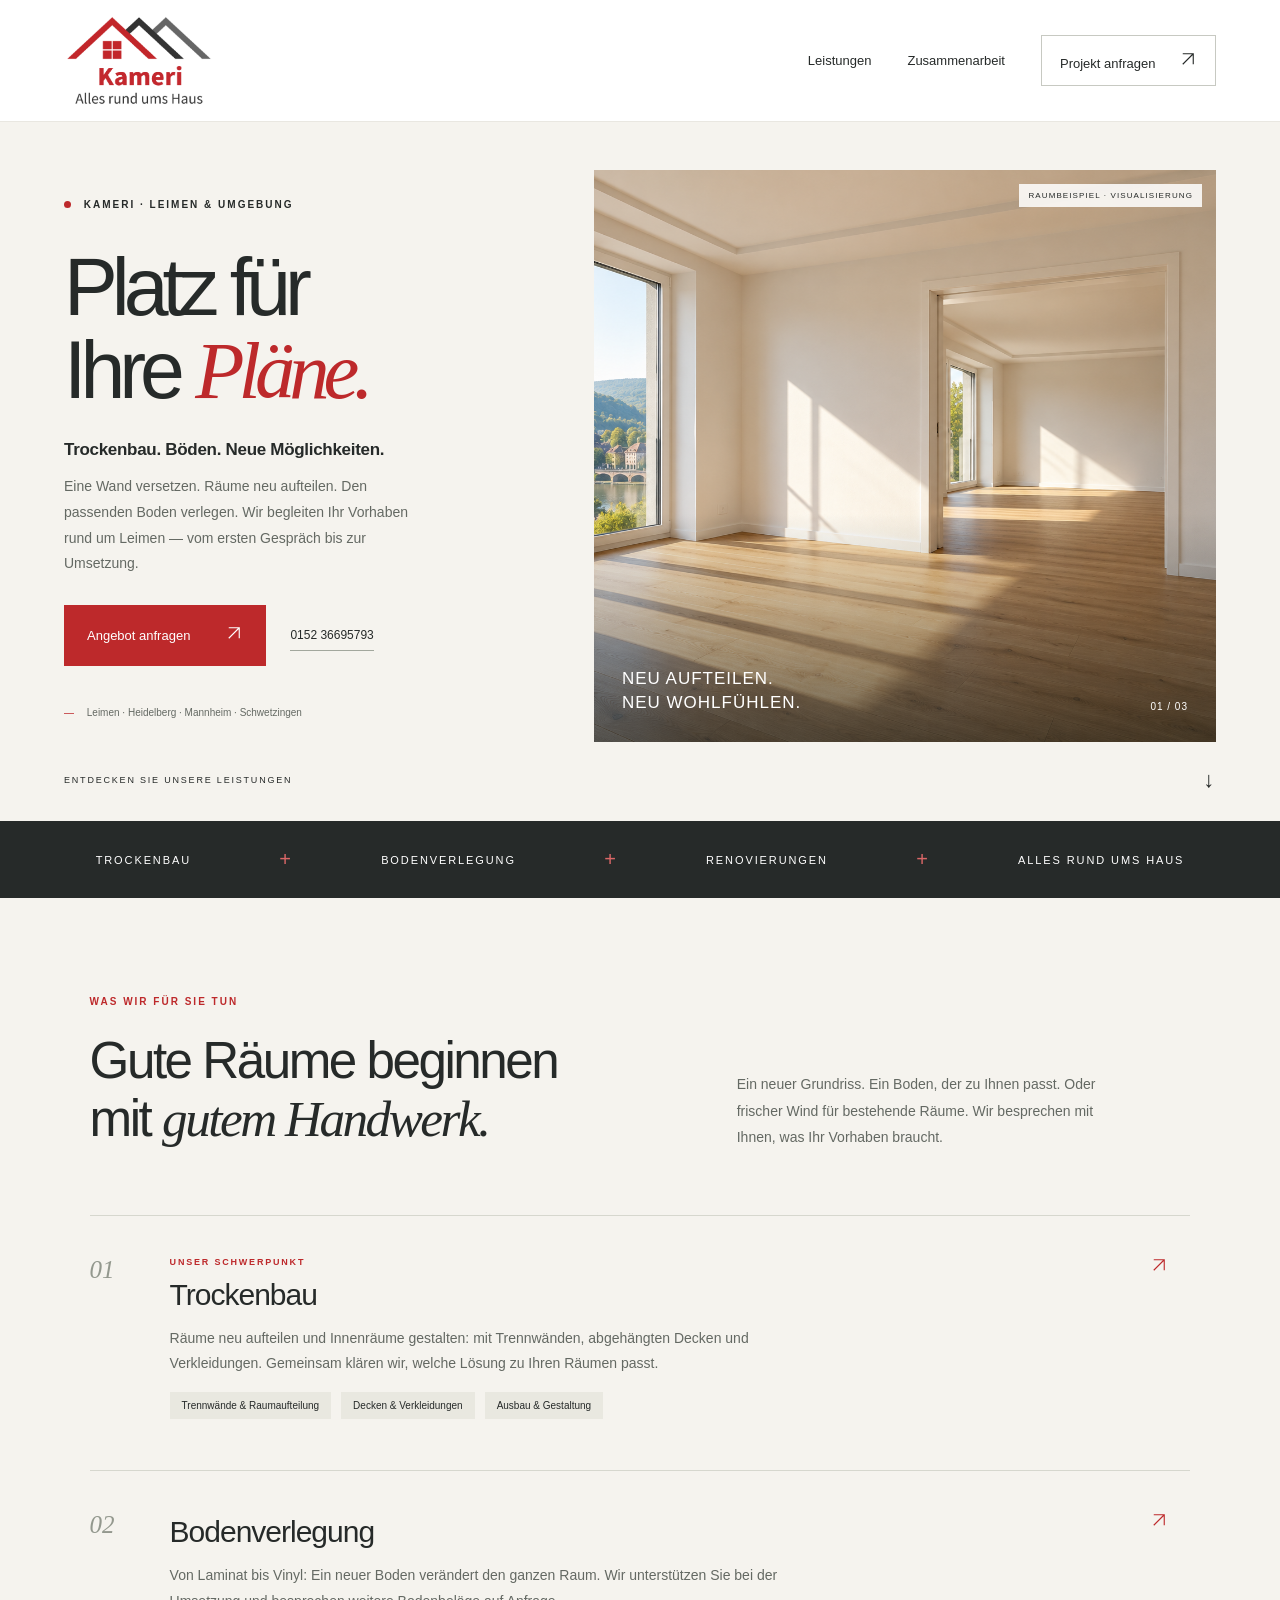
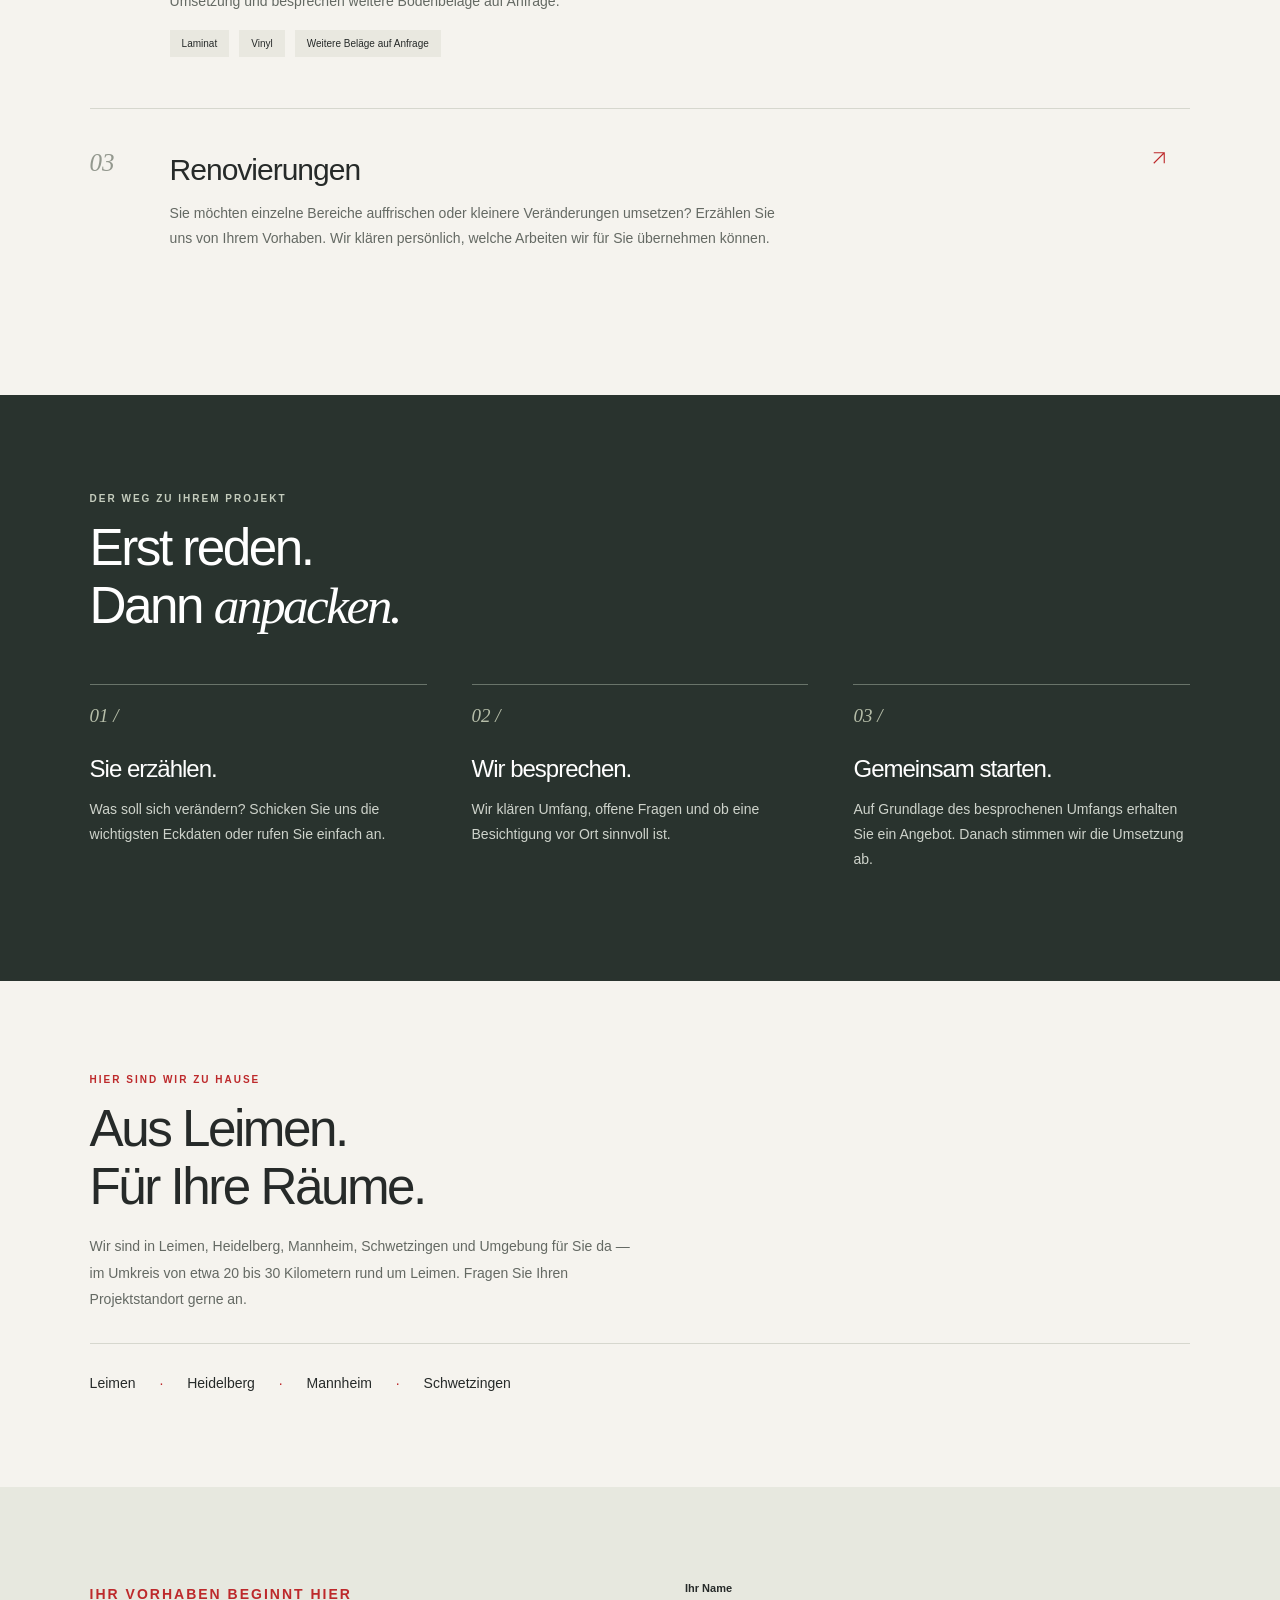
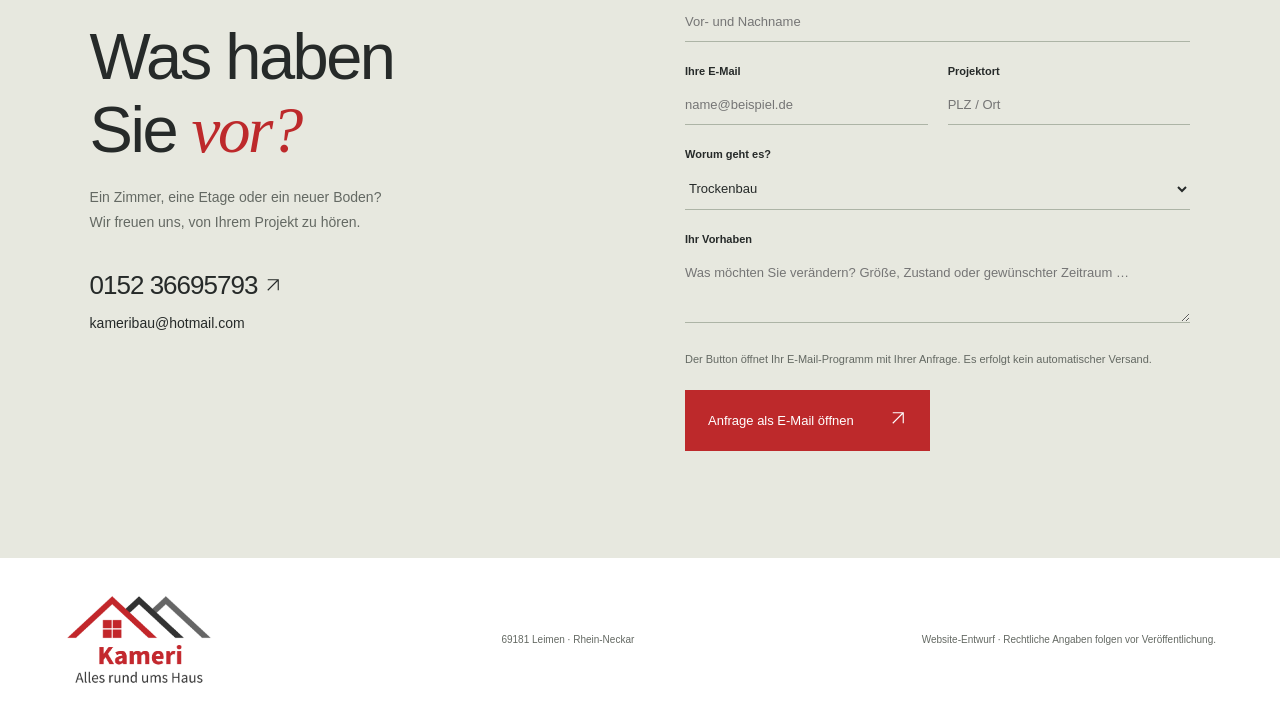
==== commit 877705fc: "Redesign Kameri website with architectural imagery and clearer service layout" ====
--- a/index.html
+++ b/index.html
@@ -4,16 +4,21 @@
 <meta charset="utf-8"><meta name="viewport" content="width=device-width, initial-scale=1">
 <title>Kameri · Trockenbau & Bodenverlegung in Leimen</title>
 <meta name="description" content="Kameri – Alles rund ums Haus. Trockenbau, Laminat, Vinyl und Renovierungen in Leimen, Heidelberg, Mannheim und Schwetzingen. Jetzt Projekt anfragen.">
-<link rel="stylesheet" href="style.css?v=logo-fix-2">
+<link rel="stylesheet" href="style.css?v=raum-3">
 </head>
 <body>
-<header class="header"><a class="brand" href="#" aria-label="Kameri Startseite"><img src="assets/kameri-logo.png" alt="Kameri – Alles rund ums Haus" width="230" height="143" style="width:min(230px, 44vw);max-width:100%;height:auto"></a><nav aria-label="Hauptnavigation"><a href="#leistungen">Leistungen</a><a href="#ablauf">Zusammenarbeit</a><a href="#kontakt" class="nav-contact">Projekt anfragen <span>↗</span></a></nav></header>
+<header class="header"><a class="brand" href="#" aria-label="Kameri Startseite"><img src="assets/kameri-logo.png" alt="Kameri – Alles rund ums Haus" width="230" height="143" style="width:min(230px, 44vw);max-width:100%;height:auto"></a><nav aria-label="Hauptnavigation"><a href="#leistungen">Leistungen</a><a href="#ablauf">Zusammenarbeit</a><a href="#kontakt" class="nav-contact">Projekt anfragen <span><svg aria-hidden="true" width="18" height="18" viewBox="0 0 24 24" fill="none" stroke="currentColor" stroke-width="1.5"><path d="M5 19 19 5M5 5h14v14"/></svg></span></a></nav></header>
 <main>
-<section class="hero"><div class="hero-copy"><p class="eyebrow"><span class="dot"></span> LEIMEN & RHEIN-NECKAR</p><h1>Neue Räume.<br>Ein gutes<br><em>Handwerk.</em></h1><p class="intro">Ob neue Raumaufteilung oder neuer Boden: Kameri ist Ihr Ansprechpartner für Trockenbau, Bodenverlegung und Renovierungen rund um Leimen.</p><a class="button" href="#kontakt">Ihr Projekt anfragen <span>↗</span></a><a class="phone" href="tel:+4915236695793">Oder persönlich: 0152 36695793</a></div><div class="hero-art" role="img" aria-label="Architektonische Illustration mit warmen Wandflächen und einem roten Türdurchgang"><div class="arch-wall"></div><div class="arch-door"></div><div class="arch-floor"></div><span class="art-label">RÄUME WEITERDENKEN.</span><div class="art-caption">Von der ersten Idee<br>bis zum letzten Detail.</div></div><div class="hero-bottom"><span>01 — TROCKENBAU</span><span>02 — BODENVERLEGUNG</span><span>03 — RENOVIERUNGEN</span></div></section>
-<section id="leistungen" class="services section"><div class="section-heading"><p class="eyebrow">WAS WIR FÜR SIE TUN</p><h2>Aus Räumen wird<br><em>Ihr Zuhause.</em></h2><p>Ein neuer Grundriss. Ein Boden, der zu Ihnen passt. Oder frischer Wind für bestehende Räume. Wir besprechen mit Ihnen, was Ihr Vorhaben braucht.</p></div><article class="service"><span class="number">01</span><div><span class="tag">UNSER SCHWERPUNKT</span><h3>Trockenbau</h3><p>Räume neu aufteilen und Innenräume gestalten: mit Trennwänden, abgehängten Decken und Verkleidungen. Gemeinsam klären wir, welche Lösung zu Ihren Räumen passt.</p><ul><li>Trennwände & Raumaufteilung</li><li>Decken & Verkleidungen</li><li>Ausbau & Gestaltung</li></ul></div><span class="service-icon" aria-hidden="true">↗</span></article><article class="service"><span class="number">02</span><div><h3>Bodenverlegung</h3><p>Von Laminat bis Vinyl: Ein neuer Boden verändert den ganzen Raum. Wir unterstützen Sie bei der Umsetzung und besprechen weitere Bodenbeläge auf Anfrage.</p><ul><li>Laminat</li><li>Vinyl</li><li>Weitere Beläge auf Anfrage</li></ul></div><span class="service-icon" aria-hidden="true">↗</span></article><article class="service"><span class="number">03</span><div><h3>Renovierungen</h3><p>Sie möchten einzelne Bereiche auffrischen oder kleinere Veränderungen umsetzen? Erzählen Sie uns von Ihrem Vorhaben. Wir klären persönlich, welche Arbeiten wir für Sie übernehmen können.</p></div><span class="service-icon" aria-hidden="true">↗</span></article></section>
+<section class="hero">
+<div class="hero-copy"><p class="eyebrow"><span class="dot"></span> KAMERI · LEIMEN & UMGEBUNG</p><h1>Platz für<br>Ihre <em>Pläne.</em></h1><p class="hero-subtitle">Trockenbau. Böden. Neue Möglichkeiten.</p><p class="intro">Eine Wand versetzen. Räume neu aufteilen. Den passenden Boden verlegen. Wir begleiten Ihr Vorhaben rund um Leimen — vom ersten Gespräch bis zur Umsetzung.</p><div class="hero-actions"><a class="button" href="#kontakt">Angebot anfragen <span aria-hidden="true"><svg aria-hidden="true" width="18" height="18" viewBox="0 0 24 24" fill="none" stroke="currentColor" stroke-width="1.5"><path d="M5 19 19 5M5 5h14v14"/></svg></span></a><a class="phone" href="tel:+4915236695793">0152 36695793</a></div><div class="hero-location"><span aria-hidden="true">—</span> Leimen · Heidelberg · Mannheim · Schwetzingen</div></div>
+<figure class="hero-photo"><img src="assets/raumgestaltung.png" alt="Illustratives Raumbeispiel: helle Trockenbauwände und ein warmer Holzboden" width="1536" height="1024" fetchpriority="high"><figcaption>RAUMBEISPIEL · VISUALISIERUNG</figcaption><div class="photo-caption" aria-hidden="true"><span>NEU AUFTEILEN.<br>NEU WOHLFÜHLEN.</span><span>01 / 03</span></div></figure>
+<a class="hero-bottom" href="#leistungen"><span>ENTDECKEN SIE UNSERE LEISTUNGEN</span><span aria-hidden="true">↓</span></a>
+</section>
+<div class="service-ribbon" aria-hidden="true"><span>TROCKENBAU</span><span>+</span><span>BODENVERLEGUNG</span><span>+</span><span>RENOVIERUNGEN</span><span>+</span><span>ALLES RUND UMS HAUS</span></div>
+<section id="leistungen" class="services section"><div class="section-heading"><p class="eyebrow">WAS WIR FÜR SIE TUN</p><h2>Gute Räume beginnen<br>mit <em>gutem Handwerk.</em></h2><p>Ein neuer Grundriss. Ein Boden, der zu Ihnen passt. Oder frischer Wind für bestehende Räume. Wir besprechen mit Ihnen, was Ihr Vorhaben braucht.</p></div><article class="service"><span class="number">01</span><div><span class="tag">UNSER SCHWERPUNKT</span><h3>Trockenbau</h3><p>Räume neu aufteilen und Innenräume gestalten: mit Trennwänden, abgehängten Decken und Verkleidungen. Gemeinsam klären wir, welche Lösung zu Ihren Räumen passt.</p><ul><li>Trennwände & Raumaufteilung</li><li>Decken & Verkleidungen</li><li>Ausbau & Gestaltung</li></ul></div><span class="service-icon" aria-hidden="true"><svg aria-hidden="true" width="18" height="18" viewBox="0 0 24 24" fill="none" stroke="currentColor" stroke-width="1.5"><path d="M5 19 19 5M5 5h14v14"/></svg></span></article><article class="service"><span class="number">02</span><div><h3>Bodenverlegung</h3><p>Von Laminat bis Vinyl: Ein neuer Boden verändert den ganzen Raum. Wir unterstützen Sie bei der Umsetzung und besprechen weitere Bodenbeläge auf Anfrage.</p><ul><li>Laminat</li><li>Vinyl</li><li>Weitere Beläge auf Anfrage</li></ul></div><span class="service-icon" aria-hidden="true"><svg aria-hidden="true" width="18" height="18" viewBox="0 0 24 24" fill="none" stroke="currentColor" stroke-width="1.5"><path d="M5 19 19 5M5 5h14v14"/></svg></span></article><article class="service"><span class="number">03</span><div><h3>Renovierungen</h3><p>Sie möchten einzelne Bereiche auffrischen oder kleinere Veränderungen umsetzen? Erzählen Sie uns von Ihrem Vorhaben. Wir klären persönlich, welche Arbeiten wir für Sie übernehmen können.</p></div><span class="service-icon" aria-hidden="true"><svg aria-hidden="true" width="18" height="18" viewBox="0 0 24 24" fill="none" stroke="currentColor" stroke-width="1.5"><path d="M5 19 19 5M5 5h14v14"/></svg></span></article></section>
 <section id="ablauf" class="process section"><p class="eyebrow">DER WEG ZU IHREM PROJEKT</p><h2>Erst reden.<br>Dann <em>anpacken.</em></h2><div class="steps"><article><span>01 /</span><h3>Sie erzählen.</h3><p>Was soll sich verändern? Schicken Sie uns die wichtigsten Eckdaten oder rufen Sie einfach an.</p></article><article><span>02 /</span><h3>Wir besprechen.</h3><p>Wir klären Umfang, offene Fragen und ob eine Besichtigung vor Ort sinnvoll ist.</p></article><article><span>03 /</span><h3>Gemeinsam starten.</h3><p>Auf Grundlage des besprochenen Umfangs erhalten Sie ein Angebot. Danach stimmen wir die Umsetzung ab.</p></article></div></section>
 <section class="region section"><p class="eyebrow">HIER SIND WIR ZU HAUSE</p><h2>Aus Leimen.<br>Für Ihre Räume.</h2><p>Wir sind in Leimen, Heidelberg, Mannheim, Schwetzingen und Umgebung für Sie da — im Umkreis von etwa 20 bis 30 Kilometern rund um Leimen. Fragen Sie Ihren Projektstandort gerne an.</p><div class="cities">Leimen <span>·</span> Heidelberg <span>·</span> Mannheim <span>·</span> Schwetzingen</div></section>
-<section id="kontakt" class="contact section"><div><p class="eyebrow">IHR VORHABEN BEGINNT HIER</p><h2>Was haben<br>Sie <em>vor?</em></h2><p>Ein Zimmer, eine Etage oder ein neuer Boden?<br>Wir freuen uns, von Ihrem Projekt zu hören.</p><a class="contact-phone" href="tel:+4915236695793">0152 36695793 ↗</a><a href="mailto:kameribau@hotmail.com">kameribau@hotmail.com</a></div><form id="inquiry"><label for="name">Ihr Name</label><input id="name" name="name" autocomplete="name" required placeholder="Vor- und Nachname"><div class="form-row"><div><label for="email">Ihre E-Mail</label><input id="email" name="email" type="email" autocomplete="email" required placeholder="name@beispiel.de"></div><div><label for="place">Projektort</label><input id="place" name="place" autocomplete="address-level2" required placeholder="PLZ / Ort"></div></div><label for="service">Worum geht es?</label><select id="service" name="service"><option>Trockenbau</option><option>Bodenverlegung</option><option>Renovierung</option><option>Mehrere Leistungen / Sonstiges</option></select><label for="message">Ihr Vorhaben</label><textarea id="message" name="message" rows="3" required placeholder="Was möchten Sie verändern? Größe, Zustand oder gewünschter Zeitraum …"></textarea><p class="form-note">Der Button öffnet Ihr E-Mail-Programm mit Ihrer Anfrage. Es erfolgt kein automatischer Versand.</p><button class="button" type="submit">Anfrage als E-Mail öffnen <span>↗</span></button><p id="form-status" role="status"></p></form></section>
+<section id="kontakt" class="contact section"><div><p class="eyebrow">IHR VORHABEN BEGINNT HIER</p><h2>Was haben<br>Sie <em>vor?</em></h2><p>Ein Zimmer, eine Etage oder ein neuer Boden?<br>Wir freuen uns, von Ihrem Projekt zu hören.</p><a class="contact-phone" href="tel:+4915236695793">0152 36695793 <svg aria-hidden="true" width="18" height="18" viewBox="0 0 24 24" fill="none" stroke="currentColor" stroke-width="1.5"><path d="M5 19 19 5M5 5h14v14"/></svg></a><a href="mailto:kameribau@hotmail.com">kameribau@hotmail.com</a></div><form id="inquiry"><label for="name">Ihr Name</label><input id="name" name="name" autocomplete="name" required placeholder="Vor- und Nachname"><div class="form-row"><div><label for="email">Ihre E-Mail</label><input id="email" name="email" type="email" autocomplete="email" required placeholder="name@beispiel.de"></div><div><label for="place">Projektort</label><input id="place" name="place" autocomplete="address-level2" required placeholder="PLZ / Ort"></div></div><label for="service">Worum geht es?</label><select id="service" name="service"><option>Trockenbau</option><option>Bodenverlegung</option><option>Renovierung</option><option>Mehrere Leistungen / Sonstiges</option></select><label for="message">Ihr Vorhaben</label><textarea id="message" name="message" rows="3" required placeholder="Was möchten Sie verändern? Größe, Zustand oder gewünschter Zeitraum …"></textarea><p class="form-note">Der Button öffnet Ihr E-Mail-Programm mit Ihrer Anfrage. Es erfolgt kein automatischer Versand.</p><button class="button" type="submit">Anfrage als E-Mail öffnen <span><svg aria-hidden="true" width="18" height="18" viewBox="0 0 24 24" fill="none" stroke="currentColor" stroke-width="1.5"><path d="M5 19 19 5M5 5h14v14"/></svg></span></button><p id="form-status" role="status"></p></form></section>
 </main><footer><a class="brand" href="#"><img src="assets/kameri-logo.png" alt="Kameri – Alles rund ums Haus" width="230" height="143" style="width:min(230px, 44vw);max-width:100%;height:auto"></a><p>69181 Leimen · Rhein-Neckar</p><span class="draft-note">Website-Entwurf · Rechtliche Angaben folgen vor Veröffentlichung.</span></footer>
-<script src="script.js"></script>
+<script src="script.js?v=raum-3"></script>
 </body></html>
--- a/style.css
+++ b/style.css
@@ -1,5 +1 @@
-@import url('https://fonts.googleapis.com/css2?family=DM+Sans:wght@400;500;600;700&family=Manrope:wght@400;500;600;700;800&display=swap');
-:root{--paper:#f8f7f3;--ink:#292c29;--muted:#696c66;--red:#b72b2b;--line:#dcded5}*{box-sizing:border-box}html{scroll-behavior:smooth;scroll-padding-top:30px}body{margin:0;background:var(--paper);color:var(--ink);font-family:'DM Sans',Arial,sans-serif}a{color:inherit;text-decoration:none}button,input,textarea,select{font:inherit}a,button,input,select,textarea{-webkit-tap-highlight-color:transparent}:focus-visible{outline:3px solid var(--red);outline-offset:5px}.header{max-width:1440px;margin:auto;padding:30px 6%;display:flex;align-items:center;justify-content:space-between}.brand{font:800 34px 'Manrope',Arial,sans-serif;letter-spacing:-1.5px;color:var(--red)}.brand span{display:block;font:400 10px 'DM Sans',sans-serif;letter-spacing:1.1px;color:var(--ink);margin-top:2px}nav{display:flex;align-items:center;gap:36px;font-size:13px}.nav-contact{border-bottom:1px solid;padding:12px 0}.nav-contact span{margin-left:25px}.hero{max-width:1440px;margin:auto;padding:40px 6% 0;display:grid;grid-template-columns:1fr 1fr;gap:40px}.eyebrow{font-size:10px;letter-spacing:2px;font-weight:700;line-height:1.6}.dot{display:inline-block;width:7px;height:7px;border-radius:50%;background:var(--red);margin-right:8px}h1,h2,h3{font-family:'Manrope',Arial,sans-serif;font-weight:500}h1{font-size:clamp(58px,6.5vw,94px);line-height:1.06;letter-spacing:-5px;margin:28px 0}em{font-family:Georgia,serif;font-weight:400}h1 em{color:var(--red)}.intro{max-width:360px;color:var(--muted);font-size:15px;line-height:1.8;margin:25px 0 30px}.button{background:var(--red);color:white;display:inline-flex;justify-content:space-between;gap:35px;padding:19px 23px;border:0;cursor:pointer;font-size:13px}.button:hover{background:#922323}.phone{display:block;font-size:11px;color:var(--muted);margin:17px 0 10px}.hero-art{min-height:540px;position:relative;overflow:hidden;background:#c9c1b2;isolation:isolate}.arch-wall{position:absolute;inset:0;background:linear-gradient(100deg,#ddd7cb,#bcb19f);clip-path:polygon(0 0,80% 0,80% 100%,0 100%)}.arch-door{position:absolute;background:linear-gradient(100deg,#4a302a,#6d3430 70%,#9a4b3f);width:39%;height:67%;top:18%;left:29%;box-shadow:16px 0 0 #bfb3a1,19px 0 0 #a79b8a;border-top:12px solid #bfb3a1;border-left:12px solid #bfb3a1}.arch-floor{position:absolute;inset:75% 0 0;background:repeating-linear-gradient(167deg,transparent 0 40px,#99897455 41px 42px),linear-gradient(20deg,#b4a085,#d0bfa6);clip-path:polygon(0 24%,80% 0,100% 16%,100% 100%,0 100%)}.hero-art:after{content:'';position:absolute;inset:0;background:linear-gradient(128deg,transparent 45%,#fff3 45%,#fff1 60%,transparent 60%);pointer-events:none}.art-label{position:absolute;top:24px;left:25px;font-size:9px;letter-spacing:2px}.art-caption{position:absolute;bottom:28px;left:26px;font:italic 25px Georgia,serif;line-height:1.2;z-index:1}.hero-bottom{grid-column:1/-1;display:flex;justify-content:space-between;padding:25px 0;border-bottom:1px solid var(--line);font-size:9px;letter-spacing:1.6px}.section{max-width:1440px;margin:auto;padding:95px 6%}.section-heading{display:grid;grid-template-columns:1fr 1.2fr;gap:15px 60px;align-items:end;margin-bottom:45px}.section-heading .eyebrow{grid-column:1/-1}.section-heading p:last-child{max-width:370px;color:var(--muted);font-size:14px;line-height:1.8}h2{font-size:clamp(38px,4.3vw,60px);letter-spacing:-2.5px;line-height:1.12;margin:12px 0 18px}.service{display:grid;grid-template-columns:80px 1fr 40px;padding:36px 0;border-top:1px solid var(--line)}.number{font-size:12px;color:var(--muted);padding-top:8px}.tag{font-size:9px;color:var(--red);letter-spacing:1.5px}h3{font-size:28px;letter-spacing:-1px;margin:7px 0 14px}.service p{max-width:600px;font-size:14px;line-height:1.8;color:var(--muted)}ul{display:flex;gap:10px;list-style:none;padding:0;flex-wrap:wrap}li{font-size:10px;padding:7px 10px;border:1px solid var(--line);border-radius:20px}.service-icon{font-size:26px}.process{background:#eaeae3}.steps{display:grid;grid-template-columns:repeat(3,1fr);gap:50px;margin-top:50px}.steps article{border-top:1px solid #c4c7bb;padding-top:20px}.steps span{font-size:11px;color:var(--muted)}.steps h3{font-size:21px;margin-top:25px}.steps p,.region>p:not(.eyebrow),.contact p{font-size:14px;line-height:1.8;color:var(--muted)}.region{text-align:center}.region>p:not(.eyebrow){max-width:590px;margin:25px auto}.cities{font-size:13px;margin-top:40px}.cities span{color:var(--red);margin:0 15px}.contact{display:grid;grid-template-columns:1fr 1fr;gap:70px;background:#eeeee8}.contact>div>a{display:block;font-size:14px}.contact .contact-phone{font:500 25px 'Manrope',Arial,sans-serif;margin:32px 0 12px}.contact h2 em{color:var(--red)}form label{display:block;font-size:11px;margin:0 0 8px}input,textarea,select{width:100%;border:0;border-bottom:1px solid #c1c5b9;background:transparent;border-radius:0;padding:10px 0 12px;color:var(--ink);margin-bottom:22px;font-size:13px}textarea{resize:vertical}.form-row{display:grid;grid-template-columns:1fr 1fr;gap:20px}.contact .form-note{font-size:11px;margin:0 0 18px}.contact #form-status{font-size:12px}footer{max-width:1440px;margin:auto;display:flex;align-items:center;gap:35px;justify-content:space-between;padding:35px 6%}footer p,.draft-note{font-size:10px;color:var(--muted)}footer .brand{font-size:25px}footer .brand span{font-size:8px}@media(min-width:1441px){.process,.contact{max-width:1267px;padding-left:70px;padding-right:70px}}@media(max-width:750px){.header{padding:22px 6%}nav{gap:18px}nav>a:not(.nav-contact){display:none}.brand{font-size:29px}.hero{grid-template-columns:1fr;padding-top:25px;gap:28px}h1{font-size:65px;letter-spacing:-3.5px}.intro{max-width:440px}.hero-art{min-height:380px}.hero-bottom{gap:15px;font-size:8px;line-height:1.6}.section{padding:65px 6%}.section-heading{grid-template-columns:1fr;gap:0}.section-heading .eyebrow{grid-column:auto}.service{grid-template-columns:35px 1fr 24px}.service h3{font-size:25px}.steps{grid-template-columns:1fr;gap:25px}.steps h3{margin-top:15px}.contact{grid-template-columns:1fr;gap:35px}.cities{line-height:2.3}.cities span{margin:0 7px}footer{flex-wrap:wrap;gap:20px}.draft-note{width:100%}}@media(prefers-reduced-motion:reduce){html{scroll-behavior:auto}}
-
-/* Original company artwork, with only outer white space removed. */
-.header{background:#fff;max-width:none;padding-top:18px;padding-bottom:18px}.brand{display:block;flex-shrink:0;line-height:0}.brand img{display:block;width:230px;height:auto;max-width:100%;object-fit:contain}footer{background:#fff;max-width:none}footer .brand img{width:190px}@media(max-width:750px){.header{gap:20px}.header .brand img{width:175px}.nav-contact{font-size:11px;white-space:nowrap}.nav-contact span{margin-left:8px}footer .brand img{width:170px}}@media(max-width:360px){.header .brand img{width:145px}}
+:root{--paper:#f5f3ee;--ink:#262a29;--muted:#646963;--red:#bd292b;--line:#d6d7ce}*{box-sizing:border-box}html{scroll-behavior:smooth;scroll-padding-top:25px}body{margin:0;background:var(--paper);color:var(--ink);font-family:Arial,Helvetica,sans-serif}a{color:inherit;text-decoration:none}button,input,textarea,select{font:inherit}:focus-visible{outline:3px solid var(--red);outline-offset:5px}a,button{-webkit-tap-highlight-color:transparent}.header{display:flex;align-items:center;justify-content:space-between;gap:30px;background:white;padding:14px max(5vw,calc((100vw - 1500px)/2));border-bottom:1px solid #e9e7e1}.brand{display:block;flex-shrink:0;line-height:0}.brand img{display:block!important;width:150px!important;height:auto!important;max-width:100%;object-fit:contain}nav{display:flex;align-items:center;gap:36px;font-size:13px}.nav-contact{padding:14px 18px;border:1px solid #c7c9c2}.nav-contact span{margin-left:20px}nav a:hover{color:var(--red)}.hero{position:relative;max-width:1700px;margin:auto;display:grid;grid-template-columns:46% 54%;padding:48px 5vw 0;gap:0}.hero-copy{padding:26px 48px 20px 0}.eyebrow{font-size:10px;font-weight:bold;letter-spacing:2px;line-height:1.7}.dot{display:inline-block;width:7px;height:7px;background:var(--red);border-radius:50%;margin-right:8px}h1,h2,h3,p,figure{margin-top:0}h1{font-size:clamp(65px,6.3vw,105px);line-height:1.02;font-weight:500;letter-spacing:-6px;margin:33px 0 28px}em{font-family:Georgia,'Times New Roman',serif;font-weight:400}h1 em{color:var(--red)}.hero-subtitle{font-size:17px;letter-spacing:-.3px;font-weight:600;margin-bottom:14px}.intro{font-size:14px;line-height:1.85;color:var(--muted);max-width:370px;margin-bottom:28px}.hero-actions{display:flex;align-items:center;gap:24px;flex-wrap:wrap}.button{display:inline-flex;gap:35px;align-items:center;justify-content:space-between;padding:19px 23px;background:var(--red);color:#fff;border:0;font-size:13px;cursor:pointer;transition:background .2s,transform .2s}.button span{font-family:Arial,sans-serif;font-size:20px}.button:hover{background:#982124;transform:translateY(-2px)}.phone{font-size:12px;border-bottom:1px solid #a2a79d;padding:8px 0}.hero-location{margin-top:38px;font-size:10px;line-height:1.8;color:var(--muted)}.hero-location span{color:var(--red);margin-right:10px}.hero-photo{margin:0;position:relative;min-height:570px;overflow:hidden;background:#ded7c9}.hero-photo>img{width:100%;height:100%;position:absolute;inset:0;object-fit:cover;object-position:55% center}.hero-photo:after{content:'';position:absolute;inset:0;background:linear-gradient(transparent 60%,#161d1b99)}.hero-photo figcaption{position:absolute;right:14px;top:14px;z-index:1;font-size:8px;letter-spacing:1.1px;padding:7px 9px;background:#ffffffdb}.photo-caption{position:absolute;bottom:28px;left:28px;right:28px;z-index:1;color:#fff;display:flex;justify-content:space-between;align-items:end;font-size:17px;letter-spacing:1px;line-height:1.4}.photo-caption>span:last-child{font-size:10px}.hero-bottom{grid-column:1/-1;display:flex;justify-content:space-between;align-items:center;font-size:9px;letter-spacing:1.8px;padding:25px 0 28px}.hero-bottom>span:last-child{font-size:22px}.service-ribbon{display:flex;justify-content:space-around;gap:25px;align-items:center;background:var(--ink);color:#fff;padding:27px 5%;font-size:11px;letter-spacing:1.9px}.service-ribbon>span:nth-child(even){color:#da6767;font-size:20px}.section{max-width:1440px;margin:auto;padding:95px 7%}.section-heading{display:grid;grid-template-columns:1.25fr 1fr;column-gap:80px;align-items:end;margin-bottom:50px}.section-heading>.eyebrow{grid-column:1/-1;color:var(--red)}h2{font-size:clamp(38px,4vw,60px);font-weight:400;line-height:1.12;letter-spacing:-2.5px;margin:12px 0 18px}.section-heading>p:last-child{font-size:14px;line-height:1.9;color:var(--muted);max-width:360px}.service{display:grid;grid-template-columns:60px 1fr 40px;gap:20px;padding:35px 0;border-top:1px solid var(--line)}.number{font-family:Georgia,serif;font-style:italic;font-size:25px;color:#93988e;padding-top:5px}.tag{font-size:9px;font-weight:bold;letter-spacing:1.8px;color:var(--red)}h3{font-size:30px;font-weight:400;letter-spacing:-1px;margin:9px 0 14px}.service p{max-width:630px;color:var(--muted);font-size:14px;line-height:1.8}.service ul{padding:0;list-style:none;display:flex;gap:10px;flex-wrap:wrap}.service li{font-size:10px;padding:8px 12px;background:#e9e8e0}.service-icon{font-size:25px;color:var(--red)}.process{max-width:none;background:#29332e;color:#fff;padding-left:max(7vw,calc((100vw - 1240px)/2));padding-right:max(7vw,calc((100vw - 1240px)/2))}.process>.eyebrow{color:#c4ccbd}.steps{display:grid;grid-template-columns:repeat(3,1fr);gap:45px;margin-top:50px}.steps article{border-top:1px solid #69746a;padding-top:20px}.steps article>span{font-family:Georgia,serif;font-size:19px;font-style:italic;color:#b6bea9}.steps h3{font-size:24px;margin-top:28px}.steps p{font-size:14px;line-height:1.8;color:#ced3cb}.region{position:relative;padding-top:90px;padding-bottom:90px}.region .eyebrow{color:var(--red)}.region>p:not(.eyebrow){max-width:550px;color:var(--muted);font-size:14px;line-height:1.9}.cities{margin-top:30px;border-top:1px solid var(--line);padding-top:25px;font-size:14px;line-height:2}.cities span{color:var(--red);margin:0 20px}.contact{max-width:none;background:#e7e8df;display:grid;grid-template-columns:1fr 1fr;gap:90px;padding-left:max(7vw,calc((100vw - 1240px)/2));padding-right:max(7vw,calc((100vw - 1240px)/2))}.contact .eyebrow{color:var(--red)}.contact h2{font-size:65px}.contact h2 em{color:var(--red)}.contact p{color:var(--muted);font-size:14px;line-height:1.8}.contact>div>a{display:block;font-size:14px}.contact .contact-phone{font-size:26px;margin:35px 0 14px;letter-spacing:-1px}form label{display:block;font-size:11px;font-weight:600;margin-bottom:8px}input,textarea,select{width:100%;padding:12px 0;border:0;border-bottom:1px solid #adb4a6;background:transparent;border-radius:0;color:var(--ink);margin-bottom:23px;font-size:13px}textarea{resize:vertical}.form-row{display:grid;grid-template-columns:1fr 1fr;gap:20px}.contact .form-note{font-size:11px;margin:0 0 20px}.contact #form-status{font-size:12px}footer{padding:35px 5%;display:flex;align-items:center;justify-content:space-between;gap:30px;background:#fff}footer .brand img{width:150px!important}footer p,.draft-note{color:var(--muted);font-size:10px;line-height:1.7}footer p{margin:0}@media(min-width:1700px){.hero{padding-left:85px;padding-right:85px}}@media(max-width:1000px){.hero-copy{padding-right:25px}h1{font-size:75px}.hero-actions{gap:15px}.hero-photo{min-height:560px}.section{padding:75px 6%}.contact{gap:40px}.section-heading{column-gap:30px}.service-ribbon{font-size:9px;gap:12px}.hero-subtitle{font-size:15px}}@media(max-width:700px){.header{padding:12px 6%;gap:20px}.brand img{width:125px!important}.nav-contact{font-size:11px;padding:12px}.nav-contact span{margin-left:8px}nav>a:not(.nav-contact){display:none}nav{gap:0}.hero{grid-template-columns:1fr;padding:25px 6% 0}.hero-copy{padding:7px 0 30px}h1{font-size:72px;letter-spacing:-4px;margin:25px 0}.hero-subtitle{font-size:16px}.intro{max-width:460px}.hero-actions{gap:22px}.hero-location{margin-top:25px}.hero-photo{min-height:380px}.hero-photo>img{object-position:center}.photo-caption{left:20px;bottom:20px;right:20px;font-size:15px}.hero-bottom{font-size:8px;padding:20px 0}.service-ribbon{justify-content:space-between;padding:22px 6%;gap:12px;font-size:8px;letter-spacing:.6px}.service-ribbon>span:nth-last-child(-n+2){display:none}.section{padding:60px 6%}.section-heading{grid-template-columns:1fr;margin-bottom:30px}.section-heading>.eyebrow{grid-column:auto}h2{font-size:41px;letter-spacing:-1.8px}.section-heading>p:last-child{max-width:100%}.service{grid-template-columns:30px 1fr 18px;gap:10px;padding:28px 0}.number{font-size:20px}.service h3{font-size:27px}.service p{font-size:13px}.service li{font-size:9px}.service-icon{font-size:20px}.steps{grid-template-columns:1fr;gap:25px;margin-top:30px}.steps h3{margin-top:18px}.cities{font-size:12px}.cities span{margin:0 8px}.contact{grid-template-columns:1fr;gap:35px}.contact h2{font-size:55px}footer{flex-wrap:wrap;padding:30px 6%;gap:20px}.draft-note{width:100%;margin:0}footer .brand img{width:125px!important}}@media(max-width:360px){h1{font-size:64px}.hero-actions{gap:12px}.button{padding:16px 18px;gap:20px}.phone{font-size:11px}.service-ribbon{font-size:7px}.hero-photo{min-height:320px}}@media(prefers-reduced-motion:reduce){html{scroll-behavior:auto}.button{transition:none}}
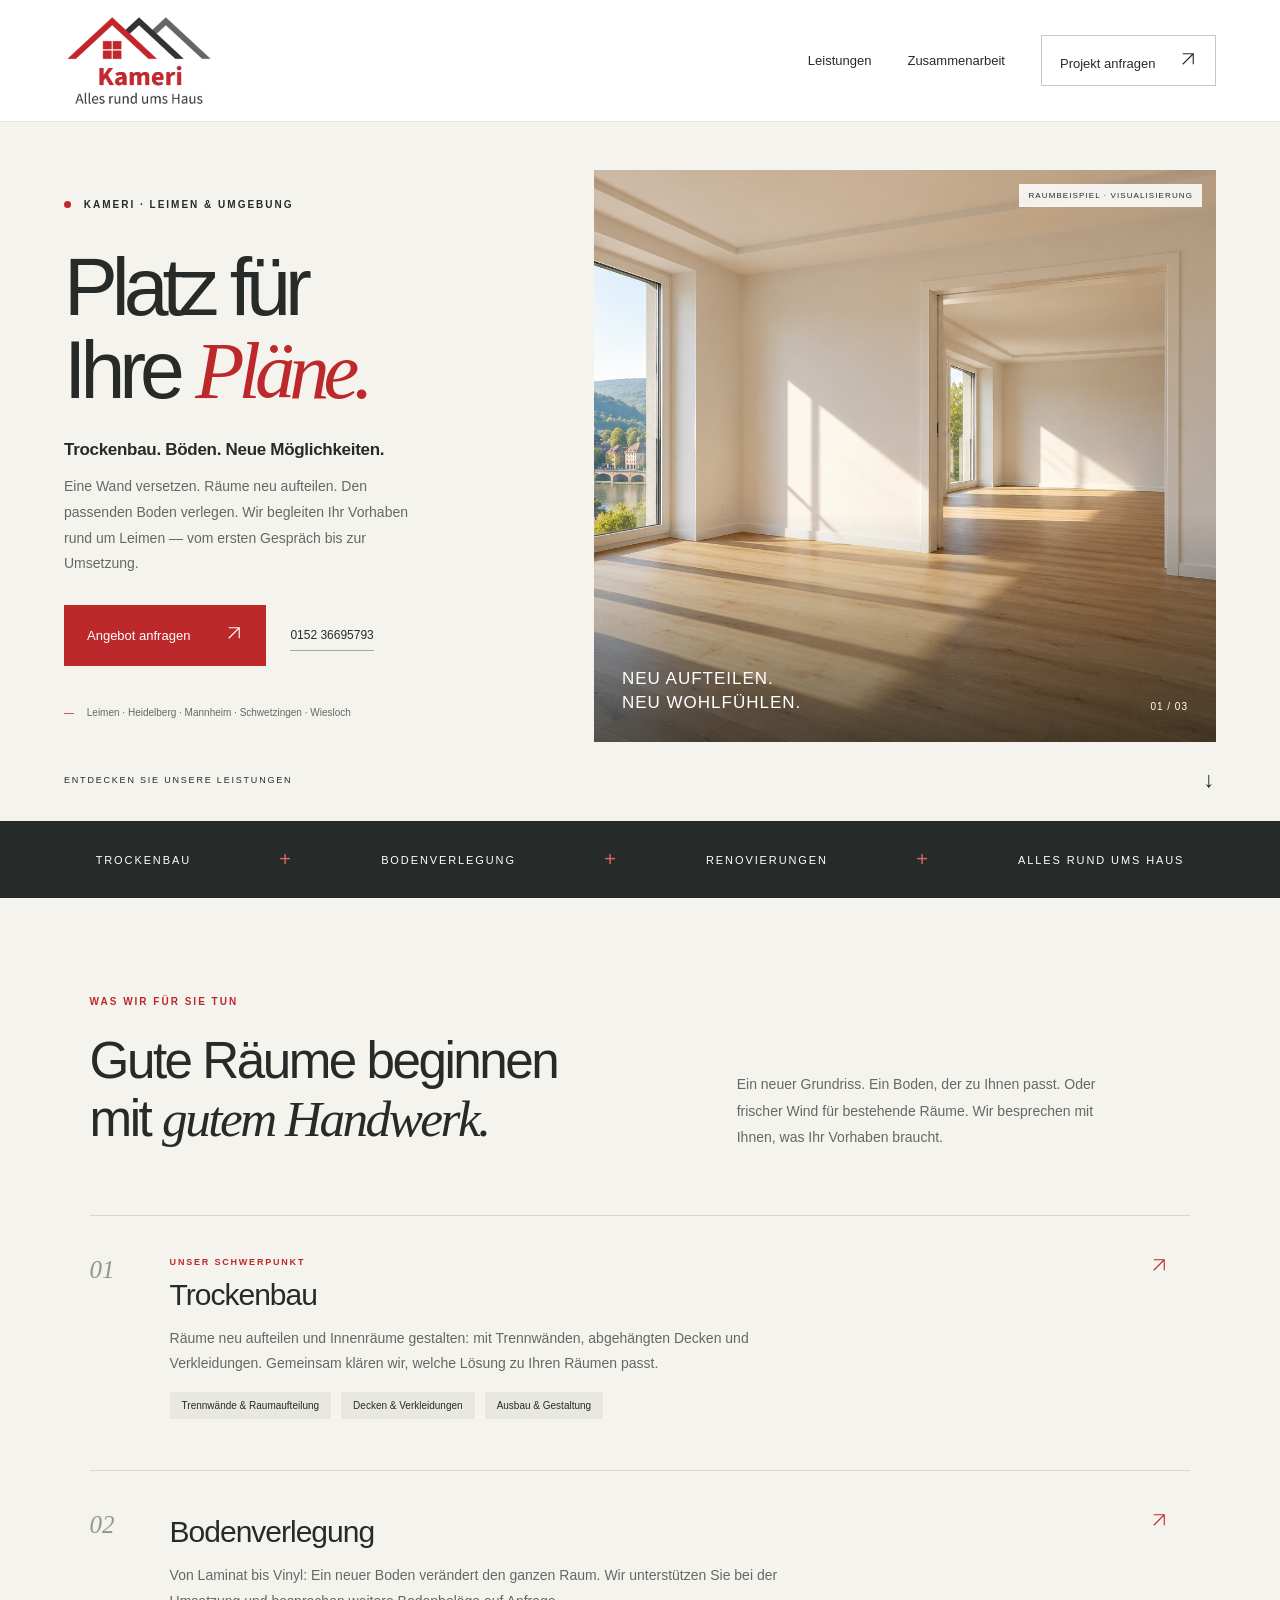
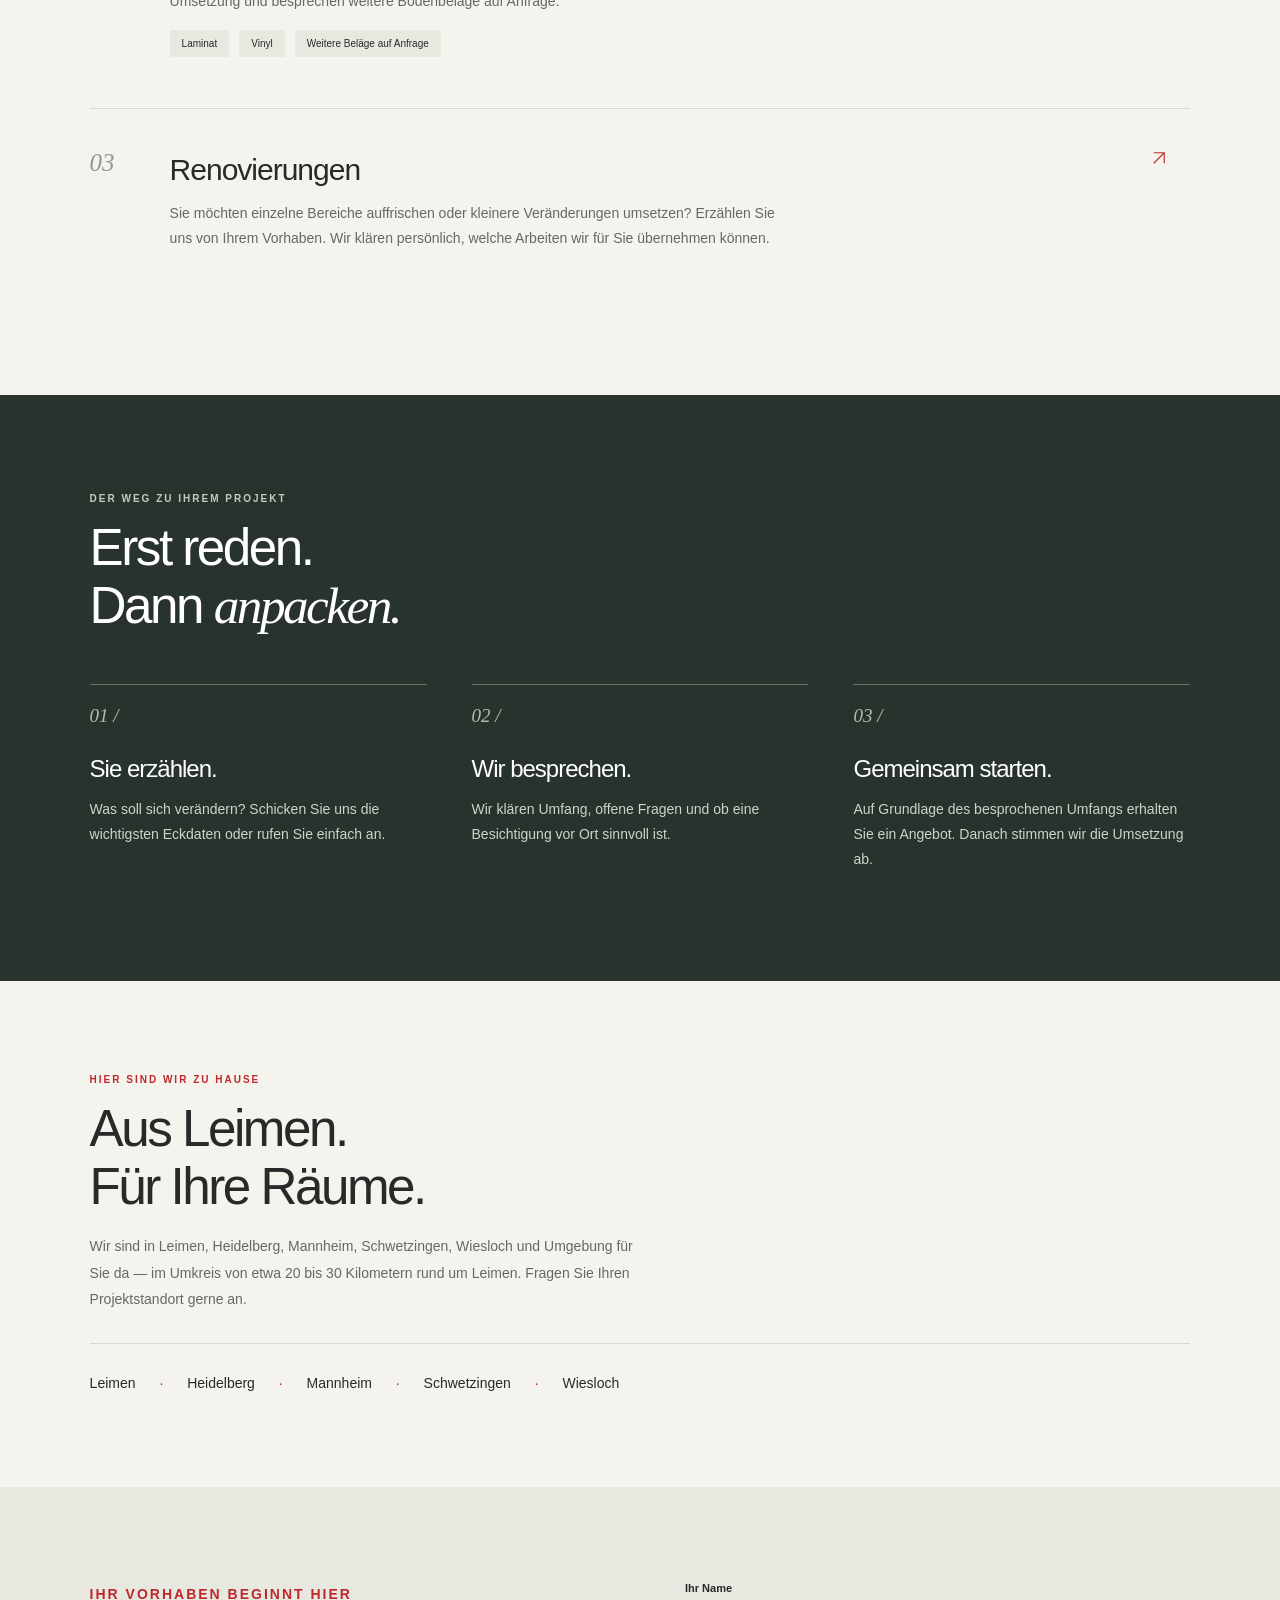
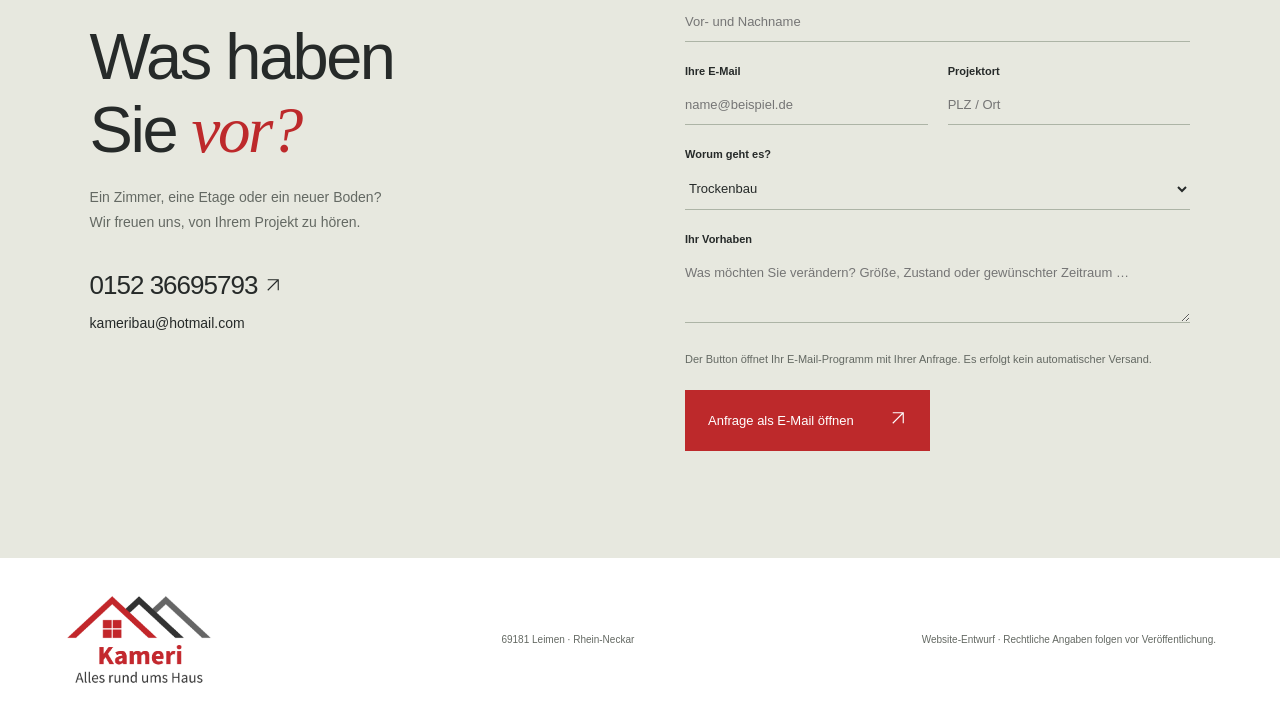
==== commit b7c3f694: "Add Wiesloch to service area" ====
--- a/index.html
+++ b/index.html
@@ -10,14 +10,14 @@
 <header class="header"><a class="brand" href="#" aria-label="Kameri Startseite"><img src="assets/kameri-logo.png" alt="Kameri – Alles rund ums Haus" width="230" height="143" style="width:min(230px, 44vw);max-width:100%;height:auto"></a><nav aria-label="Hauptnavigation"><a href="#leistungen">Leistungen</a><a href="#ablauf">Zusammenarbeit</a><a href="#kontakt" class="nav-contact">Projekt anfragen <span><svg aria-hidden="true" width="18" height="18" viewBox="0 0 24 24" fill="none" stroke="currentColor" stroke-width="1.5"><path d="M5 19 19 5M5 5h14v14"/></svg></span></a></nav></header>
 <main>
 <section class="hero">
-<div class="hero-copy"><p class="eyebrow"><span class="dot"></span> KAMERI · LEIMEN & UMGEBUNG</p><h1>Platz für<br>Ihre <em>Pläne.</em></h1><p class="hero-subtitle">Trockenbau. Böden. Neue Möglichkeiten.</p><p class="intro">Eine Wand versetzen. Räume neu aufteilen. Den passenden Boden verlegen. Wir begleiten Ihr Vorhaben rund um Leimen — vom ersten Gespräch bis zur Umsetzung.</p><div class="hero-actions"><a class="button" href="#kontakt">Angebot anfragen <span aria-hidden="true"><svg aria-hidden="true" width="18" height="18" viewBox="0 0 24 24" fill="none" stroke="currentColor" stroke-width="1.5"><path d="M5 19 19 5M5 5h14v14"/></svg></span></a><a class="phone" href="tel:+4915236695793">0152 36695793</a></div><div class="hero-location"><span aria-hidden="true">—</span> Leimen · Heidelberg · Mannheim · Schwetzingen</div></div>
+<div class="hero-copy"><p class="eyebrow"><span class="dot"></span> KAMERI · LEIMEN & UMGEBUNG</p><h1>Platz für<br>Ihre <em>Pläne.</em></h1><p class="hero-subtitle">Trockenbau. Böden. Neue Möglichkeiten.</p><p class="intro">Eine Wand versetzen. Räume neu aufteilen. Den passenden Boden verlegen. Wir begleiten Ihr Vorhaben rund um Leimen — vom ersten Gespräch bis zur Umsetzung.</p><div class="hero-actions"><a class="button" href="#kontakt">Angebot anfragen <span aria-hidden="true"><svg aria-hidden="true" width="18" height="18" viewBox="0 0 24 24" fill="none" stroke="currentColor" stroke-width="1.5"><path d="M5 19 19 5M5 5h14v14"/></svg></span></a><a class="phone" href="tel:+4915236695793">0152 36695793</a></div><div class="hero-location"><span aria-hidden="true">—</span> Leimen · Heidelberg · Mannheim · Schwetzingen · Wiesloch</div></div>
 <figure class="hero-photo"><img src="assets/raumgestaltung.png" alt="Illustratives Raumbeispiel: helle Trockenbauwände und ein warmer Holzboden" width="1536" height="1024" fetchpriority="high"><figcaption>RAUMBEISPIEL · VISUALISIERUNG</figcaption><div class="photo-caption" aria-hidden="true"><span>NEU AUFTEILEN.<br>NEU WOHLFÜHLEN.</span><span>01 / 03</span></div></figure>
 <a class="hero-bottom" href="#leistungen"><span>ENTDECKEN SIE UNSERE LEISTUNGEN</span><span aria-hidden="true">↓</span></a>
 </section>
 <div class="service-ribbon" aria-hidden="true"><span>TROCKENBAU</span><span>+</span><span>BODENVERLEGUNG</span><span>+</span><span>RENOVIERUNGEN</span><span>+</span><span>ALLES RUND UMS HAUS</span></div>
 <section id="leistungen" class="services section"><div class="section-heading"><p class="eyebrow">WAS WIR FÜR SIE TUN</p><h2>Gute Räume beginnen<br>mit <em>gutem Handwerk.</em></h2><p>Ein neuer Grundriss. Ein Boden, der zu Ihnen passt. Oder frischer Wind für bestehende Räume. Wir besprechen mit Ihnen, was Ihr Vorhaben braucht.</p></div><article class="service"><span class="number">01</span><div><span class="tag">UNSER SCHWERPUNKT</span><h3>Trockenbau</h3><p>Räume neu aufteilen und Innenräume gestalten: mit Trennwänden, abgehängten Decken und Verkleidungen. Gemeinsam klären wir, welche Lösung zu Ihren Räumen passt.</p><ul><li>Trennwände & Raumaufteilung</li><li>Decken & Verkleidungen</li><li>Ausbau & Gestaltung</li></ul></div><span class="service-icon" aria-hidden="true"><svg aria-hidden="true" width="18" height="18" viewBox="0 0 24 24" fill="none" stroke="currentColor" stroke-width="1.5"><path d="M5 19 19 5M5 5h14v14"/></svg></span></article><article class="service"><span class="number">02</span><div><h3>Bodenverlegung</h3><p>Von Laminat bis Vinyl: Ein neuer Boden verändert den ganzen Raum. Wir unterstützen Sie bei der Umsetzung und besprechen weitere Bodenbeläge auf Anfrage.</p><ul><li>Laminat</li><li>Vinyl</li><li>Weitere Beläge auf Anfrage</li></ul></div><span class="service-icon" aria-hidden="true"><svg aria-hidden="true" width="18" height="18" viewBox="0 0 24 24" fill="none" stroke="currentColor" stroke-width="1.5"><path d="M5 19 19 5M5 5h14v14"/></svg></span></article><article class="service"><span class="number">03</span><div><h3>Renovierungen</h3><p>Sie möchten einzelne Bereiche auffrischen oder kleinere Veränderungen umsetzen? Erzählen Sie uns von Ihrem Vorhaben. Wir klären persönlich, welche Arbeiten wir für Sie übernehmen können.</p></div><span class="service-icon" aria-hidden="true"><svg aria-hidden="true" width="18" height="18" viewBox="0 0 24 24" fill="none" stroke="currentColor" stroke-width="1.5"><path d="M5 19 19 5M5 5h14v14"/></svg></span></article></section>
 <section id="ablauf" class="process section"><p class="eyebrow">DER WEG ZU IHREM PROJEKT</p><h2>Erst reden.<br>Dann <em>anpacken.</em></h2><div class="steps"><article><span>01 /</span><h3>Sie erzählen.</h3><p>Was soll sich verändern? Schicken Sie uns die wichtigsten Eckdaten oder rufen Sie einfach an.</p></article><article><span>02 /</span><h3>Wir besprechen.</h3><p>Wir klären Umfang, offene Fragen und ob eine Besichtigung vor Ort sinnvoll ist.</p></article><article><span>03 /</span><h3>Gemeinsam starten.</h3><p>Auf Grundlage des besprochenen Umfangs erhalten Sie ein Angebot. Danach stimmen wir die Umsetzung ab.</p></article></div></section>
-<section class="region section"><p class="eyebrow">HIER SIND WIR ZU HAUSE</p><h2>Aus Leimen.<br>Für Ihre Räume.</h2><p>Wir sind in Leimen, Heidelberg, Mannheim, Schwetzingen und Umgebung für Sie da — im Umkreis von etwa 20 bis 30 Kilometern rund um Leimen. Fragen Sie Ihren Projektstandort gerne an.</p><div class="cities">Leimen <span>·</span> Heidelberg <span>·</span> Mannheim <span>·</span> Schwetzingen</div></section>
+<section class="region section"><p class="eyebrow">HIER SIND WIR ZU HAUSE</p><h2>Aus Leimen.<br>Für Ihre Räume.</h2><p>Wir sind in Leimen, Heidelberg, Mannheim, Schwetzingen, Wiesloch und Umgebung für Sie da — im Umkreis von etwa 20 bis 30 Kilometern rund um Leimen. Fragen Sie Ihren Projektstandort gerne an.</p><div class="cities">Leimen <span>·</span> Heidelberg <span>·</span> Mannheim <span>·</span> Schwetzingen <span>·</span> Wiesloch</div></section>
 <section id="kontakt" class="contact section"><div><p class="eyebrow">IHR VORHABEN BEGINNT HIER</p><h2>Was haben<br>Sie <em>vor?</em></h2><p>Ein Zimmer, eine Etage oder ein neuer Boden?<br>Wir freuen uns, von Ihrem Projekt zu hören.</p><a class="contact-phone" href="tel:+4915236695793">0152 36695793 <svg aria-hidden="true" width="18" height="18" viewBox="0 0 24 24" fill="none" stroke="currentColor" stroke-width="1.5"><path d="M5 19 19 5M5 5h14v14"/></svg></a><a href="mailto:kameribau@hotmail.com">kameribau@hotmail.com</a></div><form id="inquiry"><label for="name">Ihr Name</label><input id="name" name="name" autocomplete="name" required placeholder="Vor- und Nachname"><div class="form-row"><div><label for="email">Ihre E-Mail</label><input id="email" name="email" type="email" autocomplete="email" required placeholder="name@beispiel.de"></div><div><label for="place">Projektort</label><input id="place" name="place" autocomplete="address-level2" required placeholder="PLZ / Ort"></div></div><label for="service">Worum geht es?</label><select id="service" name="service"><option>Trockenbau</option><option>Bodenverlegung</option><option>Renovierung</option><option>Mehrere Leistungen / Sonstiges</option></select><label for="message">Ihr Vorhaben</label><textarea id="message" name="message" rows="3" required placeholder="Was möchten Sie verändern? Größe, Zustand oder gewünschter Zeitraum …"></textarea><p class="form-note">Der Button öffnet Ihr E-Mail-Programm mit Ihrer Anfrage. Es erfolgt kein automatischer Versand.</p><button class="button" type="submit">Anfrage als E-Mail öffnen <span><svg aria-hidden="true" width="18" height="18" viewBox="0 0 24 24" fill="none" stroke="currentColor" stroke-width="1.5"><path d="M5 19 19 5M5 5h14v14"/></svg></span></button><p id="form-status" role="status"></p></form></section>
 </main><footer><a class="brand" href="#"><img src="assets/kameri-logo.png" alt="Kameri – Alles rund ums Haus" width="230" height="143" style="width:min(230px, 44vw);max-width:100%;height:auto"></a><p>69181 Leimen · Rhein-Neckar</p><span class="draft-note">Website-Entwurf · Rechtliche Angaben folgen vor Veröffentlichung.</span></footer>
 <script src="script.js?v=raum-3"></script>
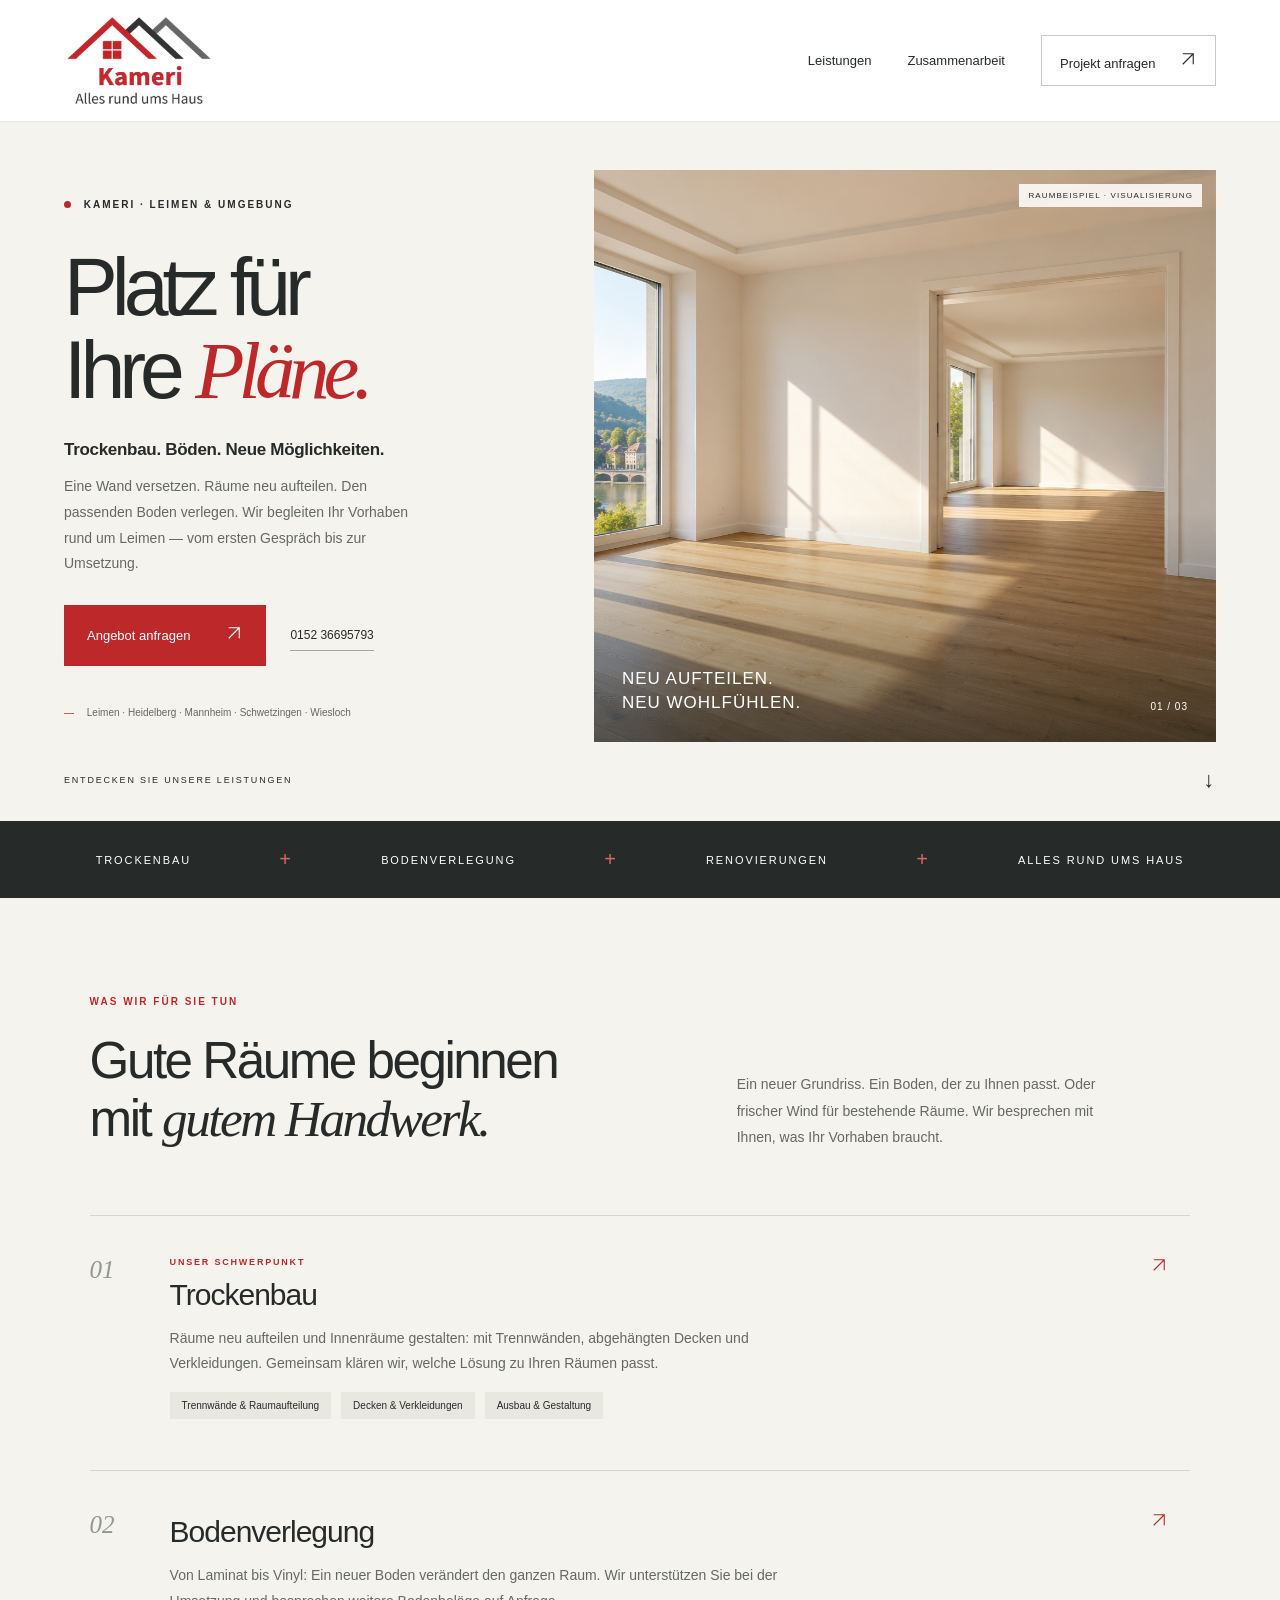
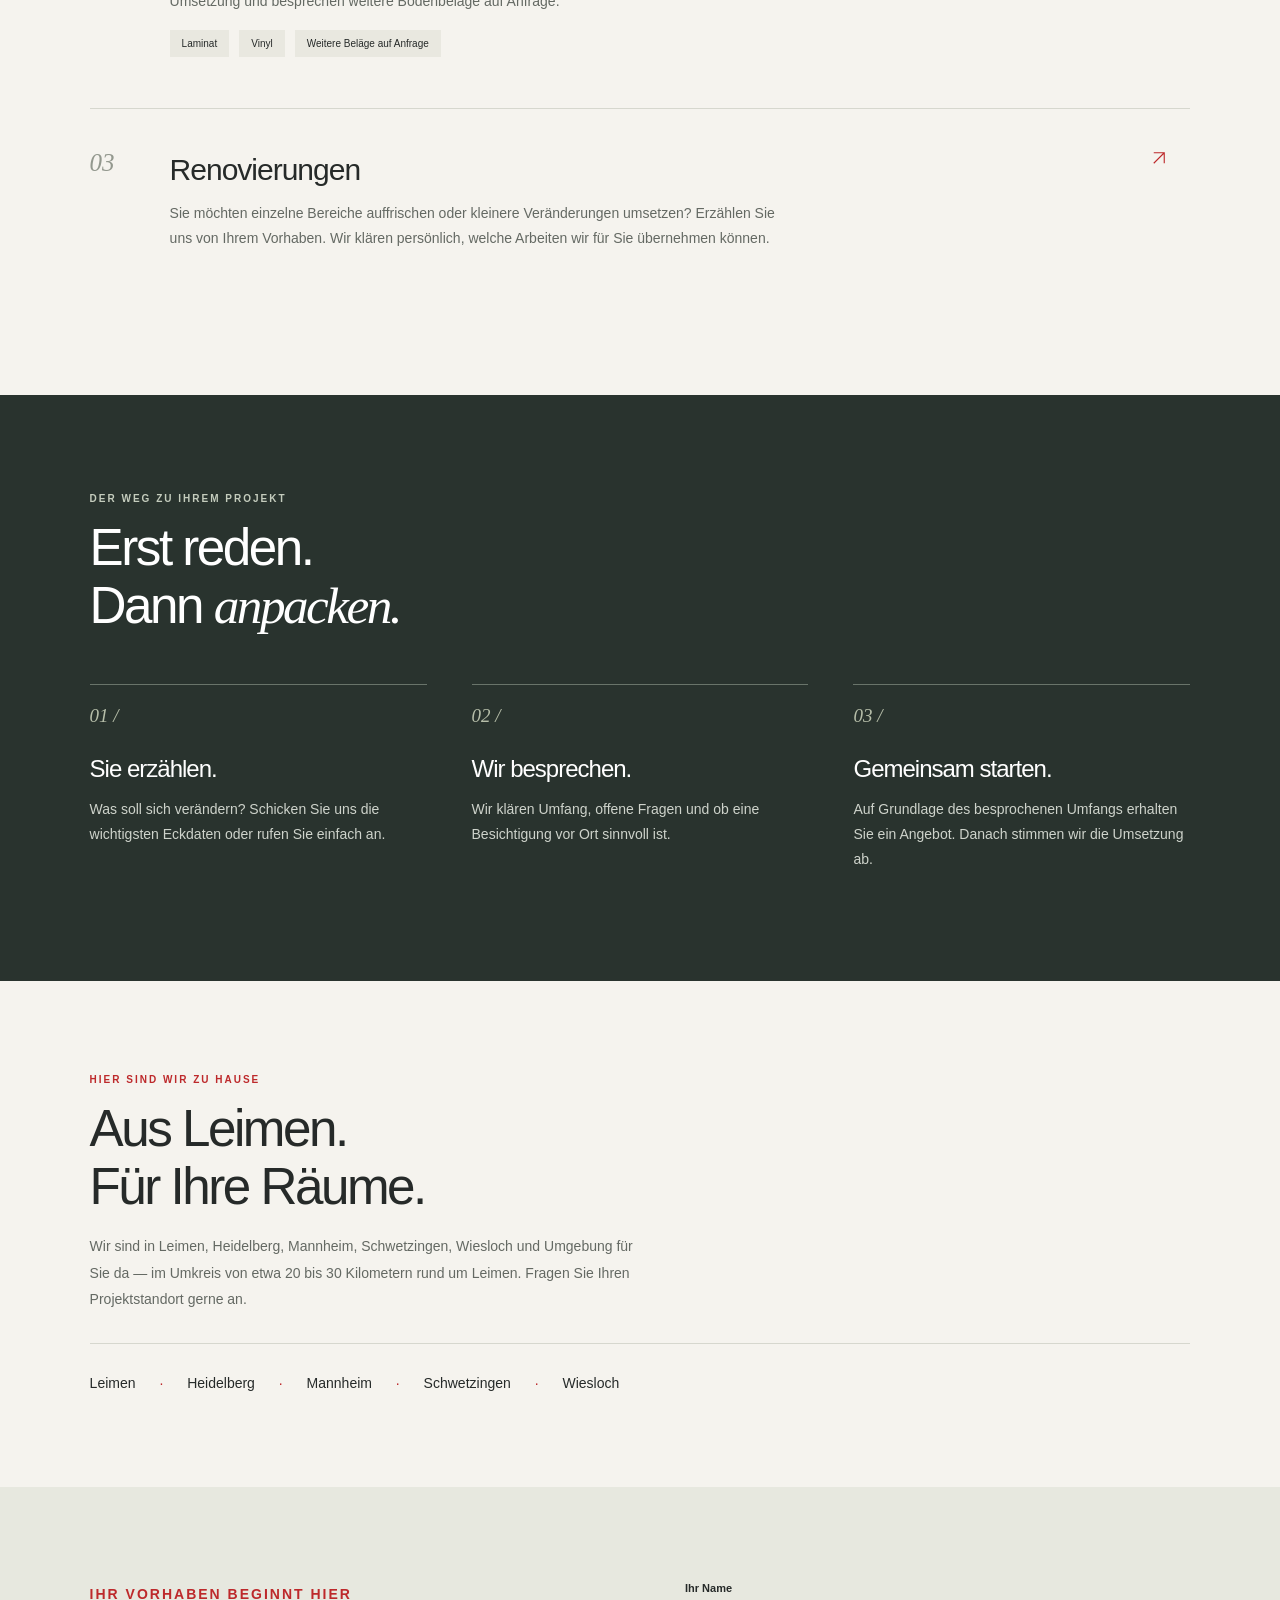
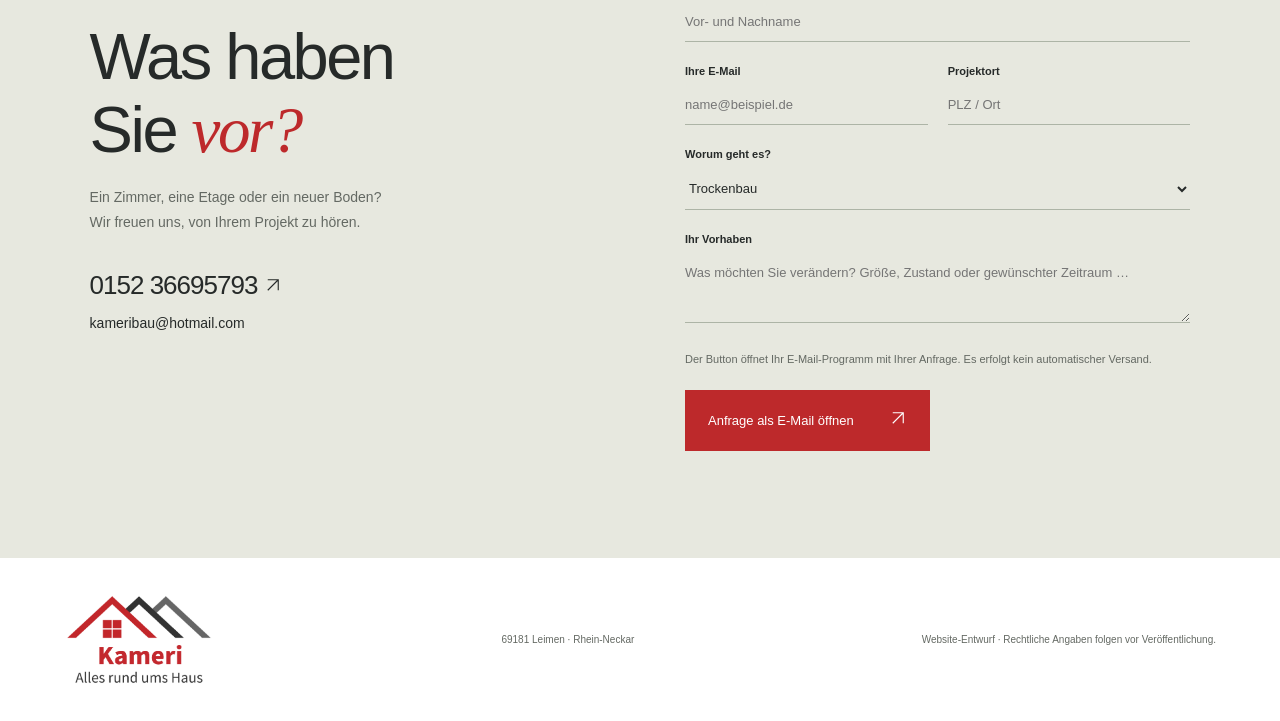
==== commit eb86ecbb: "Add scroll reveals, image motion and interactive feedback" ====
--- a/index.html
+++ b/index.html
@@ -4,7 +4,7 @@
 <meta charset="utf-8"><meta name="viewport" content="width=device-width, initial-scale=1">
 <title>Kameri · Trockenbau & Bodenverlegung in Leimen</title>
 <meta name="description" content="Kameri – Alles rund ums Haus. Trockenbau, Laminat, Vinyl und Renovierungen in Leimen, Heidelberg, Mannheim und Schwetzingen. Jetzt Projekt anfragen.">
-<link rel="stylesheet" href="style.css?v=raum-3">
+<link rel="stylesheet" href="style.css?v=motion-4">
 </head>
 <body>
 <header class="header"><a class="brand" href="#" aria-label="Kameri Startseite"><img src="assets/kameri-logo.png" alt="Kameri – Alles rund ums Haus" width="230" height="143" style="width:min(230px, 44vw);max-width:100%;height:auto"></a><nav aria-label="Hauptnavigation"><a href="#leistungen">Leistungen</a><a href="#ablauf">Zusammenarbeit</a><a href="#kontakt" class="nav-contact">Projekt anfragen <span><svg aria-hidden="true" width="18" height="18" viewBox="0 0 24 24" fill="none" stroke="currentColor" stroke-width="1.5"><path d="M5 19 19 5M5 5h14v14"/></svg></span></a></nav></header>
@@ -20,5 +20,5 @@
 <section class="region section"><p class="eyebrow">HIER SIND WIR ZU HAUSE</p><h2>Aus Leimen.<br>Für Ihre Räume.</h2><p>Wir sind in Leimen, Heidelberg, Mannheim, Schwetzingen, Wiesloch und Umgebung für Sie da — im Umkreis von etwa 20 bis 30 Kilometern rund um Leimen. Fragen Sie Ihren Projektstandort gerne an.</p><div class="cities">Leimen <span>·</span> Heidelberg <span>·</span> Mannheim <span>·</span> Schwetzingen <span>·</span> Wiesloch</div></section>
 <section id="kontakt" class="contact section"><div><p class="eyebrow">IHR VORHABEN BEGINNT HIER</p><h2>Was haben<br>Sie <em>vor?</em></h2><p>Ein Zimmer, eine Etage oder ein neuer Boden?<br>Wir freuen uns, von Ihrem Projekt zu hören.</p><a class="contact-phone" href="tel:+4915236695793">0152 36695793 <svg aria-hidden="true" width="18" height="18" viewBox="0 0 24 24" fill="none" stroke="currentColor" stroke-width="1.5"><path d="M5 19 19 5M5 5h14v14"/></svg></a><a href="mailto:kameribau@hotmail.com">kameribau@hotmail.com</a></div><form id="inquiry"><label for="name">Ihr Name</label><input id="name" name="name" autocomplete="name" required placeholder="Vor- und Nachname"><div class="form-row"><div><label for="email">Ihre E-Mail</label><input id="email" name="email" type="email" autocomplete="email" required placeholder="name@beispiel.de"></div><div><label for="place">Projektort</label><input id="place" name="place" autocomplete="address-level2" required placeholder="PLZ / Ort"></div></div><label for="service">Worum geht es?</label><select id="service" name="service"><option>Trockenbau</option><option>Bodenverlegung</option><option>Renovierung</option><option>Mehrere Leistungen / Sonstiges</option></select><label for="message">Ihr Vorhaben</label><textarea id="message" name="message" rows="3" required placeholder="Was möchten Sie verändern? Größe, Zustand oder gewünschter Zeitraum …"></textarea><p class="form-note">Der Button öffnet Ihr E-Mail-Programm mit Ihrer Anfrage. Es erfolgt kein automatischer Versand.</p><button class="button" type="submit">Anfrage als E-Mail öffnen <span><svg aria-hidden="true" width="18" height="18" viewBox="0 0 24 24" fill="none" stroke="currentColor" stroke-width="1.5"><path d="M5 19 19 5M5 5h14v14"/></svg></span></button><p id="form-status" role="status"></p></form></section>
 </main><footer><a class="brand" href="#"><img src="assets/kameri-logo.png" alt="Kameri – Alles rund ums Haus" width="230" height="143" style="width:min(230px, 44vw);max-width:100%;height:auto"></a><p>69181 Leimen · Rhein-Neckar</p><span class="draft-note">Website-Entwurf · Rechtliche Angaben folgen vor Veröffentlichung.</span></footer>
-<script src="script.js?v=raum-3"></script>
+<script src="script.js?v=motion-4"></script>
 </body></html>
--- a/style.css
+++ b/style.css
@@ -1 +1,28 @@
 :root{--paper:#f5f3ee;--ink:#262a29;--muted:#646963;--red:#bd292b;--line:#d6d7ce}*{box-sizing:border-box}html{scroll-behavior:smooth;scroll-padding-top:25px}body{margin:0;background:var(--paper);color:var(--ink);font-family:Arial,Helvetica,sans-serif}a{color:inherit;text-decoration:none}button,input,textarea,select{font:inherit}:focus-visible{outline:3px solid var(--red);outline-offset:5px}a,button{-webkit-tap-highlight-color:transparent}.header{display:flex;align-items:center;justify-content:space-between;gap:30px;background:white;padding:14px max(5vw,calc((100vw - 1500px)/2));border-bottom:1px solid #e9e7e1}.brand{display:block;flex-shrink:0;line-height:0}.brand img{display:block!important;width:150px!important;height:auto!important;max-width:100%;object-fit:contain}nav{display:flex;align-items:center;gap:36px;font-size:13px}.nav-contact{padding:14px 18px;border:1px solid #c7c9c2}.nav-contact span{margin-left:20px}nav a:hover{color:var(--red)}.hero{position:relative;max-width:1700px;margin:auto;display:grid;grid-template-columns:46% 54%;padding:48px 5vw 0;gap:0}.hero-copy{padding:26px 48px 20px 0}.eyebrow{font-size:10px;font-weight:bold;letter-spacing:2px;line-height:1.7}.dot{display:inline-block;width:7px;height:7px;background:var(--red);border-radius:50%;margin-right:8px}h1,h2,h3,p,figure{margin-top:0}h1{font-size:clamp(65px,6.3vw,105px);line-height:1.02;font-weight:500;letter-spacing:-6px;margin:33px 0 28px}em{font-family:Georgia,'Times New Roman',serif;font-weight:400}h1 em{color:var(--red)}.hero-subtitle{font-size:17px;letter-spacing:-.3px;font-weight:600;margin-bottom:14px}.intro{font-size:14px;line-height:1.85;color:var(--muted);max-width:370px;margin-bottom:28px}.hero-actions{display:flex;align-items:center;gap:24px;flex-wrap:wrap}.button{display:inline-flex;gap:35px;align-items:center;justify-content:space-between;padding:19px 23px;background:var(--red);color:#fff;border:0;font-size:13px;cursor:pointer;transition:background .2s,transform .2s}.button span{font-family:Arial,sans-serif;font-size:20px}.button:hover{background:#982124;transform:translateY(-2px)}.phone{font-size:12px;border-bottom:1px solid #a2a79d;padding:8px 0}.hero-location{margin-top:38px;font-size:10px;line-height:1.8;color:var(--muted)}.hero-location span{color:var(--red);margin-right:10px}.hero-photo{margin:0;position:relative;min-height:570px;overflow:hidden;background:#ded7c9}.hero-photo>img{width:100%;height:100%;position:absolute;inset:0;object-fit:cover;object-position:55% center}.hero-photo:after{content:'';position:absolute;inset:0;background:linear-gradient(transparent 60%,#161d1b99)}.hero-photo figcaption{position:absolute;right:14px;top:14px;z-index:1;font-size:8px;letter-spacing:1.1px;padding:7px 9px;background:#ffffffdb}.photo-caption{position:absolute;bottom:28px;left:28px;right:28px;z-index:1;color:#fff;display:flex;justify-content:space-between;align-items:end;font-size:17px;letter-spacing:1px;line-height:1.4}.photo-caption>span:last-child{font-size:10px}.hero-bottom{grid-column:1/-1;display:flex;justify-content:space-between;align-items:center;font-size:9px;letter-spacing:1.8px;padding:25px 0 28px}.hero-bottom>span:last-child{font-size:22px}.service-ribbon{display:flex;justify-content:space-around;gap:25px;align-items:center;background:var(--ink);color:#fff;padding:27px 5%;font-size:11px;letter-spacing:1.9px}.service-ribbon>span:nth-child(even){color:#da6767;font-size:20px}.section{max-width:1440px;margin:auto;padding:95px 7%}.section-heading{display:grid;grid-template-columns:1.25fr 1fr;column-gap:80px;align-items:end;margin-bottom:50px}.section-heading>.eyebrow{grid-column:1/-1;color:var(--red)}h2{font-size:clamp(38px,4vw,60px);font-weight:400;line-height:1.12;letter-spacing:-2.5px;margin:12px 0 18px}.section-heading>p:last-child{font-size:14px;line-height:1.9;color:var(--muted);max-width:360px}.service{display:grid;grid-template-columns:60px 1fr 40px;gap:20px;padding:35px 0;border-top:1px solid var(--line)}.number{font-family:Georgia,serif;font-style:italic;font-size:25px;color:#93988e;padding-top:5px}.tag{font-size:9px;font-weight:bold;letter-spacing:1.8px;color:var(--red)}h3{font-size:30px;font-weight:400;letter-spacing:-1px;margin:9px 0 14px}.service p{max-width:630px;color:var(--muted);font-size:14px;line-height:1.8}.service ul{padding:0;list-style:none;display:flex;gap:10px;flex-wrap:wrap}.service li{font-size:10px;padding:8px 12px;background:#e9e8e0}.service-icon{font-size:25px;color:var(--red)}.process{max-width:none;background:#29332e;color:#fff;padding-left:max(7vw,calc((100vw - 1240px)/2));padding-right:max(7vw,calc((100vw - 1240px)/2))}.process>.eyebrow{color:#c4ccbd}.steps{display:grid;grid-template-columns:repeat(3,1fr);gap:45px;margin-top:50px}.steps article{border-top:1px solid #69746a;padding-top:20px}.steps article>span{font-family:Georgia,serif;font-size:19px;font-style:italic;color:#b6bea9}.steps h3{font-size:24px;margin-top:28px}.steps p{font-size:14px;line-height:1.8;color:#ced3cb}.region{position:relative;padding-top:90px;padding-bottom:90px}.region .eyebrow{color:var(--red)}.region>p:not(.eyebrow){max-width:550px;color:var(--muted);font-size:14px;line-height:1.9}.cities{margin-top:30px;border-top:1px solid var(--line);padding-top:25px;font-size:14px;line-height:2}.cities span{color:var(--red);margin:0 20px}.contact{max-width:none;background:#e7e8df;display:grid;grid-template-columns:1fr 1fr;gap:90px;padding-left:max(7vw,calc((100vw - 1240px)/2));padding-right:max(7vw,calc((100vw - 1240px)/2))}.contact .eyebrow{color:var(--red)}.contact h2{font-size:65px}.contact h2 em{color:var(--red)}.contact p{color:var(--muted);font-size:14px;line-height:1.8}.contact>div>a{display:block;font-size:14px}.contact .contact-phone{font-size:26px;margin:35px 0 14px;letter-spacing:-1px}form label{display:block;font-size:11px;font-weight:600;margin-bottom:8px}input,textarea,select{width:100%;padding:12px 0;border:0;border-bottom:1px solid #adb4a6;background:transparent;border-radius:0;color:var(--ink);margin-bottom:23px;font-size:13px}textarea{resize:vertical}.form-row{display:grid;grid-template-columns:1fr 1fr;gap:20px}.contact .form-note{font-size:11px;margin:0 0 20px}.contact #form-status{font-size:12px}footer{padding:35px 5%;display:flex;align-items:center;justify-content:space-between;gap:30px;background:#fff}footer .brand img{width:150px!important}footer p,.draft-note{color:var(--muted);font-size:10px;line-height:1.7}footer p{margin:0}@media(min-width:1700px){.hero{padding-left:85px;padding-right:85px}}@media(max-width:1000px){.hero-copy{padding-right:25px}h1{font-size:75px}.hero-actions{gap:15px}.hero-photo{min-height:560px}.section{padding:75px 6%}.contact{gap:40px}.section-heading{column-gap:30px}.service-ribbon{font-size:9px;gap:12px}.hero-subtitle{font-size:15px}}@media(max-width:700px){.header{padding:12px 6%;gap:20px}.brand img{width:125px!important}.nav-contact{font-size:11px;padding:12px}.nav-contact span{margin-left:8px}nav>a:not(.nav-contact){display:none}nav{gap:0}.hero{grid-template-columns:1fr;padding:25px 6% 0}.hero-copy{padding:7px 0 30px}h1{font-size:72px;letter-spacing:-4px;margin:25px 0}.hero-subtitle{font-size:16px}.intro{max-width:460px}.hero-actions{gap:22px}.hero-location{margin-top:25px}.hero-photo{min-height:380px}.hero-photo>img{object-position:center}.photo-caption{left:20px;bottom:20px;right:20px;font-size:15px}.hero-bottom{font-size:8px;padding:20px 0}.service-ribbon{justify-content:space-between;padding:22px 6%;gap:12px;font-size:8px;letter-spacing:.6px}.service-ribbon>span:nth-last-child(-n+2){display:none}.section{padding:60px 6%}.section-heading{grid-template-columns:1fr;margin-bottom:30px}.section-heading>.eyebrow{grid-column:auto}h2{font-size:41px;letter-spacing:-1.8px}.section-heading>p:last-child{max-width:100%}.service{grid-template-columns:30px 1fr 18px;gap:10px;padding:28px 0}.number{font-size:20px}.service h3{font-size:27px}.service p{font-size:13px}.service li{font-size:9px}.service-icon{font-size:20px}.steps{grid-template-columns:1fr;gap:25px;margin-top:30px}.steps h3{margin-top:18px}.cities{font-size:12px}.cities span{margin:0 8px}.contact{grid-template-columns:1fr;gap:35px}.contact h2{font-size:55px}footer{flex-wrap:wrap;padding:30px 6%;gap:20px}.draft-note{width:100%;margin:0}footer .brand img{width:125px!important}}@media(max-width:360px){h1{font-size:64px}.hero-actions{gap:12px}.button{padding:16px 18px;gap:20px}.phone{font-size:11px}.service-ribbon{font-size:7px}.hero-photo{min-height:320px}}@media(prefers-reduced-motion:reduce){html{scroll-behavior:auto}.button{transition:none}}
+
+/* Motion adds feedback while keeping the original layout and logo intact. */
+.reading-progress{position:fixed;z-index:100;top:0;left:0;right:0;height:3px;background:var(--red);transform:scaleX(0);transform-origin:left;pointer-events:none}
+nav a{position:relative;transition:color .2s,background .2s}
+.nav-contact:hover{background:#f6efea}
+.service{transition:background .3s,padding .3s}
+.service-icon{transition:transform .35s}
+.service li{transition:background .25s,color .25s}
+.button svg{transition:transform .3s}
+.button:hover svg{transform:translate(3px,-3px)}
+input,textarea,select{transition:border-color .2s,background .2s}
+input:focus,textarea:focus,select:focus{border-color:var(--red);background:#ffffff30}
+@media(hover:hover) and (pointer:fine){.service:hover{background:#eae8df;padding-left:18px;padding-right:18px}.service:hover .service-icon{transform:translate(4px,-4px)}.service:hover li{background:#dedfd3}}
+@media(prefers-reduced-motion:no-preference){
+.hero-copy>.eyebrow{animation:enter .8s both}
+.hero h1{animation:enter .9s .1s both}
+.hero-subtitle,.hero .intro{animation:enter .9s .2s both}
+.hero-actions,.hero-location{animation:enter .9s .3s both}
+.hero-photo{animation:photo-enter 1.1s .1s both}
+.hero-photo>img{animation:room-zoom 18s ease-out both}
+.reveal{opacity:0;transform:translateY(26px);transition:opacity .75s ease var(--reveal-delay,0ms),transform .75s cubic-bezier(.2,.7,.2,1) var(--reveal-delay,0ms)}
+.reveal.is-visible{opacity:1;transform:translateY(0)}
+@keyframes enter{from{opacity:0;transform:translateY(18px)}to{opacity:1;transform:translateY(0)}}
+@keyframes photo-enter{from{opacity:0;transform:translateY(12px)}to{opacity:1;transform:translateY(0)}}
+@keyframes room-zoom{from{transform:scale(1.08)}to{transform:scale(1)}}
+}
+@media(prefers-reduced-motion:reduce){*,*::before,*::after{animation:none!important;transition:none!important}.reveal{opacity:1!important;transform:none!important}.reading-progress{display:none}}
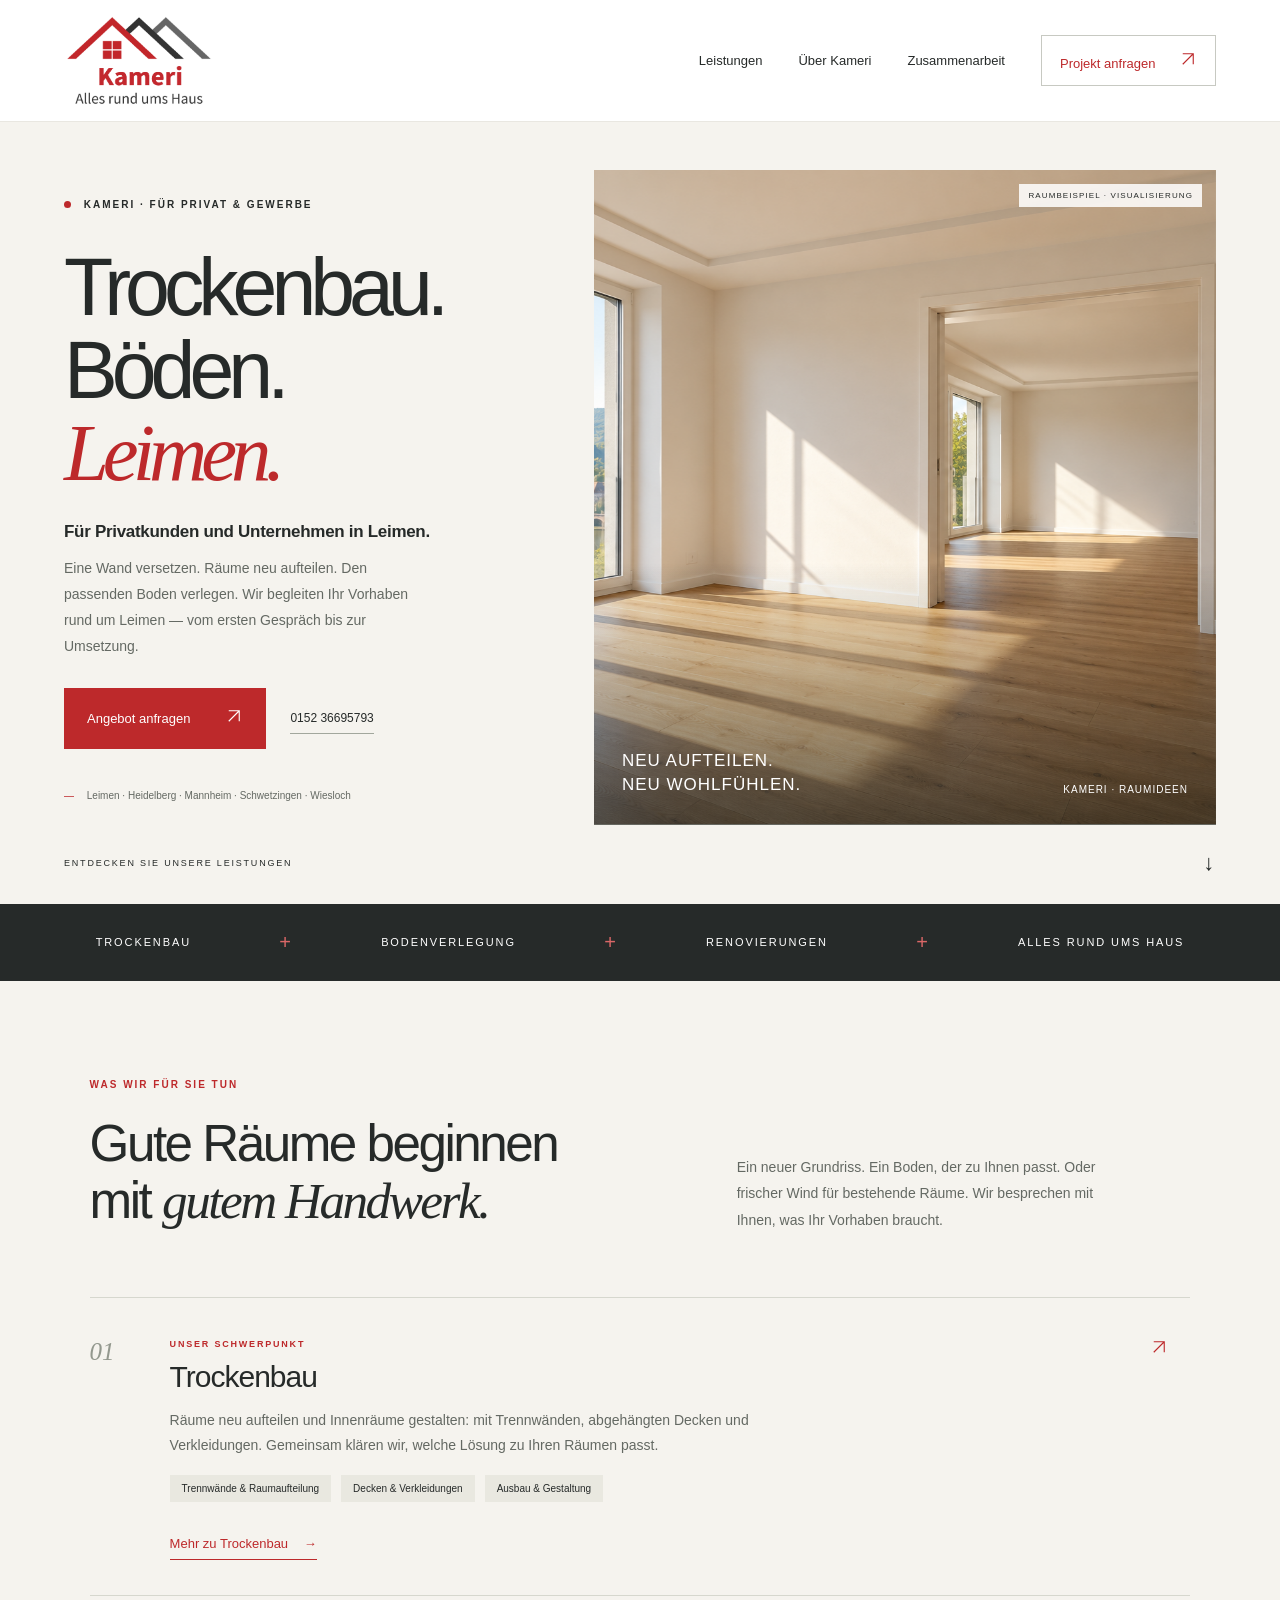
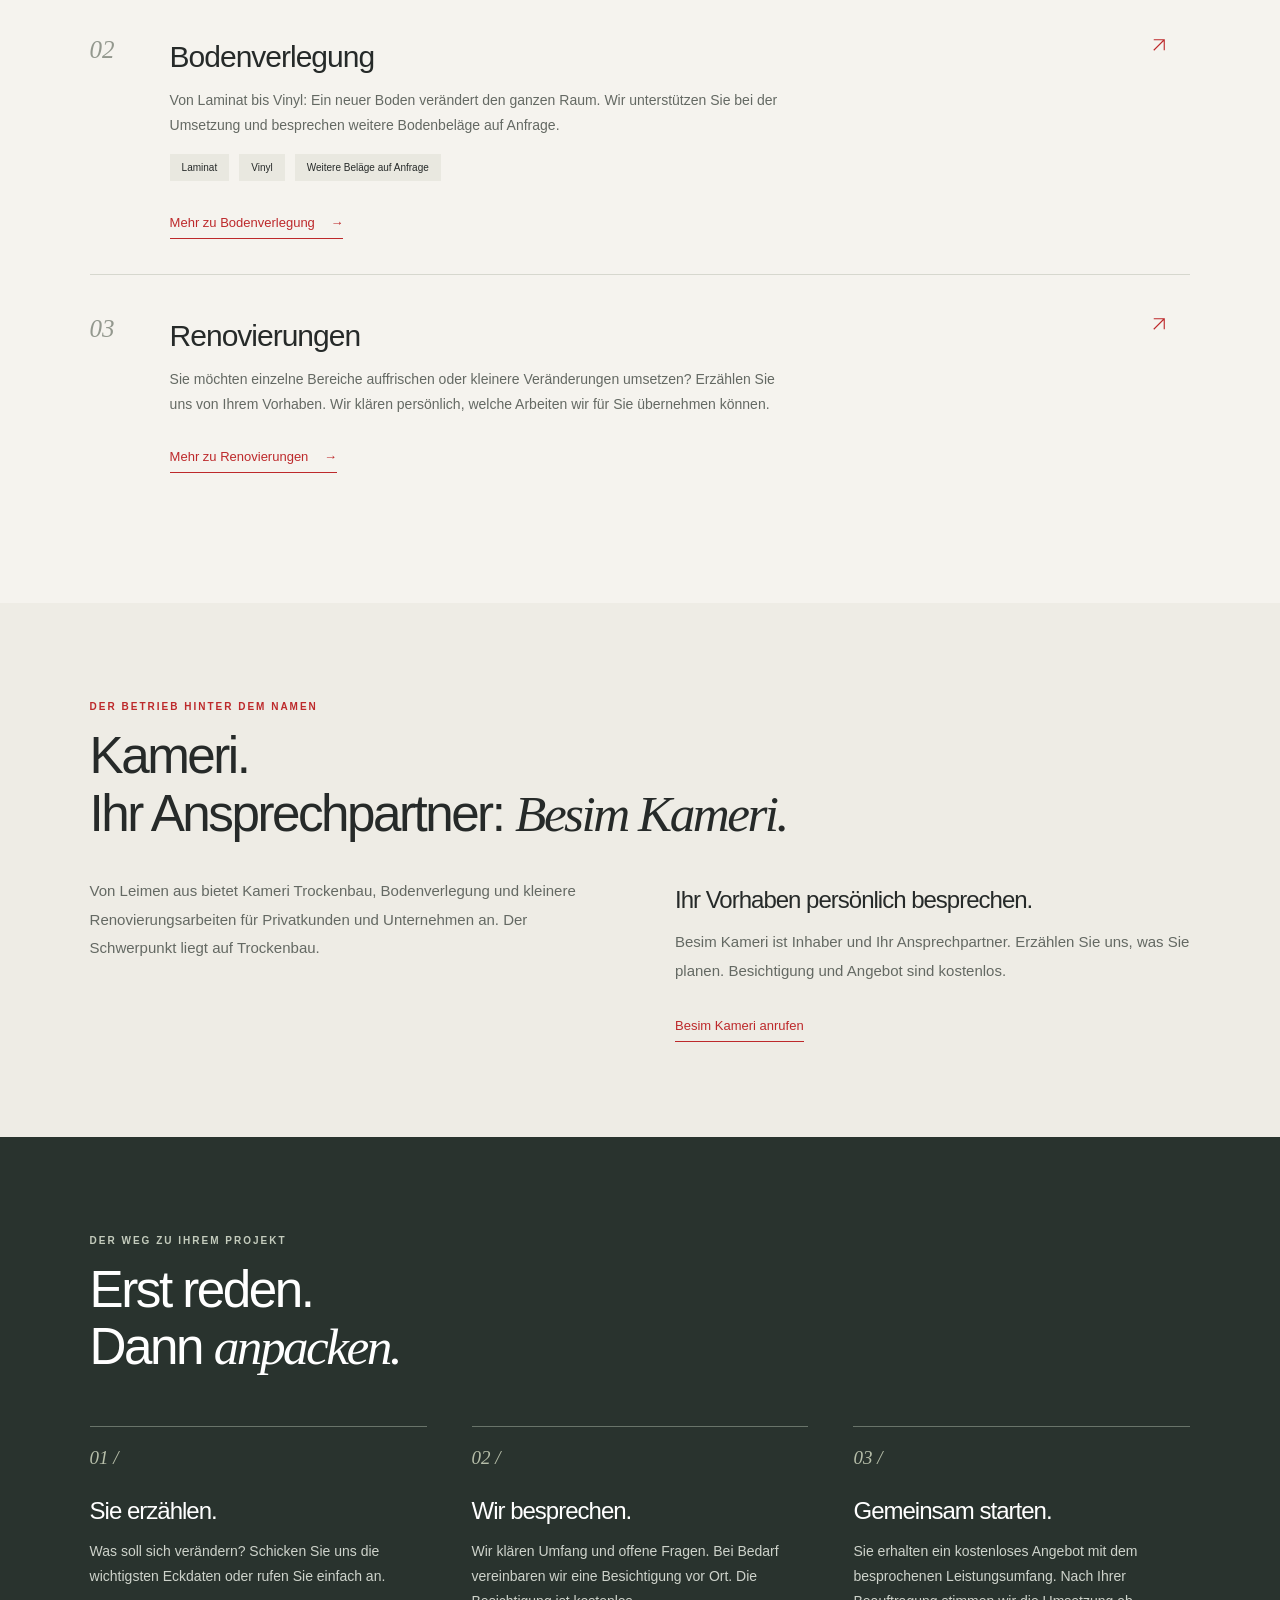
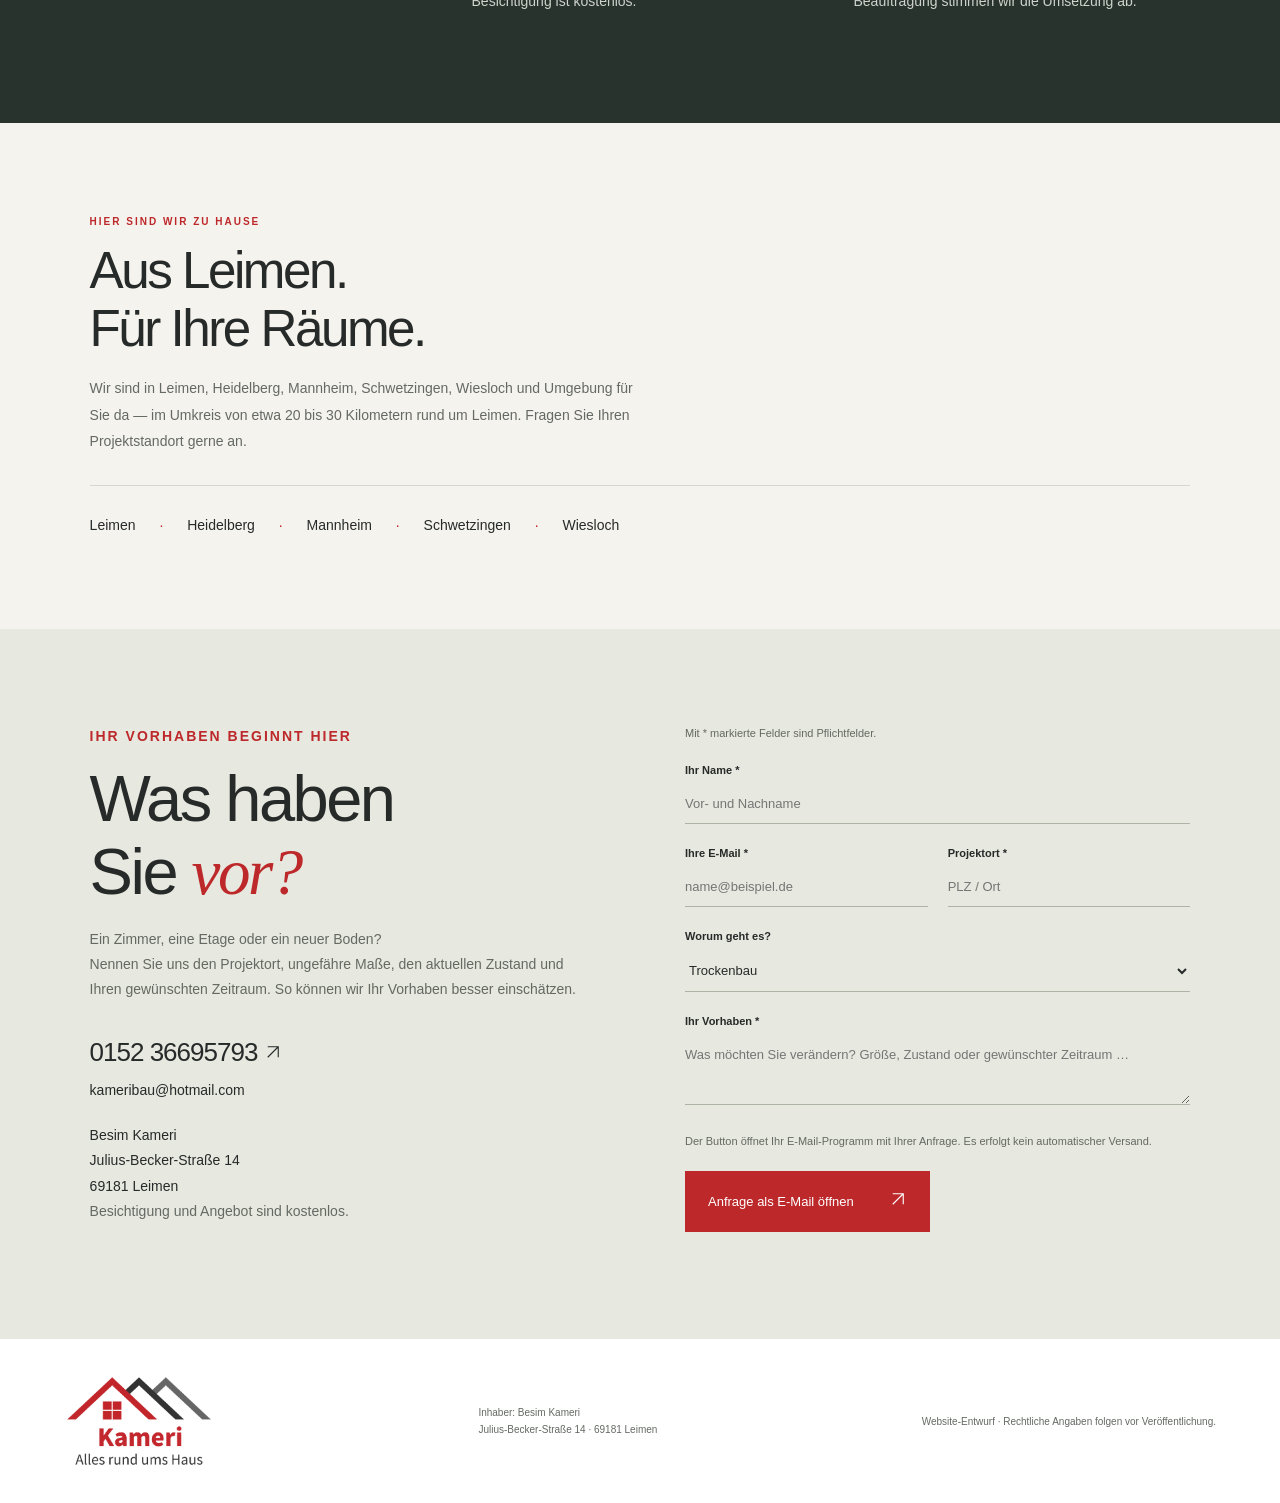
==== commit 0d4fa4fd: "Apply business website checklist and confirmed company details" ====
--- a/index.html
+++ b/index.html
@@ -3,22 +3,24 @@
 <head>
 <meta charset="utf-8"><meta name="viewport" content="width=device-width, initial-scale=1">
 <title>Kameri · Trockenbau & Bodenverlegung in Leimen</title>
-<meta name="description" content="Kameri – Alles rund ums Haus. Trockenbau, Laminat, Vinyl und Renovierungen in Leimen, Heidelberg, Mannheim und Schwetzingen. Jetzt Projekt anfragen.">
-<link rel="stylesheet" href="style.css?v=motion-4">
+<meta name="description" content="Kameri – Alles rund ums Haus. Trockenbau, Laminat, Vinyl und Renovierungen in Leimen, Heidelberg, Mannheim, Schwetzingen und Wiesloch. Jetzt Projekt anfragen.">
+<link rel="stylesheet" href="style.css?v=checkliste-5">
 </head>
 <body>
-<header class="header"><a class="brand" href="#" aria-label="Kameri Startseite"><img src="assets/kameri-logo.png" alt="Kameri – Alles rund ums Haus" width="230" height="143" style="width:min(230px, 44vw);max-width:100%;height:auto"></a><nav aria-label="Hauptnavigation"><a href="#leistungen">Leistungen</a><a href="#ablauf">Zusammenarbeit</a><a href="#kontakt" class="nav-contact">Projekt anfragen <span><svg aria-hidden="true" width="18" height="18" viewBox="0 0 24 24" fill="none" stroke="currentColor" stroke-width="1.5"><path d="M5 19 19 5M5 5h14v14"/></svg></span></a></nav></header>
-<main>
+<a class="skip-link" href="#hauptinhalt">Zum Inhalt springen</a>
+<header class="header"><a class="brand" href="#" aria-label="Kameri Startseite"><img src="assets/kameri-logo.png" alt="Kameri – Alles rund ums Haus" width="230" height="143" style="width:min(230px, 44vw);max-width:100%;height:auto"></a><button class="menu-toggle" type="button" aria-expanded="false" aria-controls="main-nav" hidden>Menü <span aria-hidden="true">☰</span></button><nav id="main-nav" aria-label="Hauptnavigation"><a href="#leistungen">Leistungen</a><a href="#ueber-uns">Über Kameri</a><a href="#ablauf">Zusammenarbeit</a><a href="#kontakt" class="nav-contact">Projekt anfragen <span><svg aria-hidden="true" width="18" height="18" viewBox="0 0 24 24" fill="none" stroke="currentColor" stroke-width="1.5"><path d="M5 19 19 5M5 5h14v14"/></svg></span></a></nav></header>
+<main id="hauptinhalt">
 <section class="hero">
-<div class="hero-copy"><p class="eyebrow"><span class="dot"></span> KAMERI · LEIMEN & UMGEBUNG</p><h1>Platz für<br>Ihre <em>Pläne.</em></h1><p class="hero-subtitle">Trockenbau. Böden. Neue Möglichkeiten.</p><p class="intro">Eine Wand versetzen. Räume neu aufteilen. Den passenden Boden verlegen. Wir begleiten Ihr Vorhaben rund um Leimen — vom ersten Gespräch bis zur Umsetzung.</p><div class="hero-actions"><a class="button" href="#kontakt">Angebot anfragen <span aria-hidden="true"><svg aria-hidden="true" width="18" height="18" viewBox="0 0 24 24" fill="none" stroke="currentColor" stroke-width="1.5"><path d="M5 19 19 5M5 5h14v14"/></svg></span></a><a class="phone" href="tel:+4915236695793">0152 36695793</a></div><div class="hero-location"><span aria-hidden="true">—</span> Leimen · Heidelberg · Mannheim · Schwetzingen · Wiesloch</div></div>
-<figure class="hero-photo"><img src="assets/raumgestaltung.png" alt="Illustratives Raumbeispiel: helle Trockenbauwände und ein warmer Holzboden" width="1536" height="1024" fetchpriority="high"><figcaption>RAUMBEISPIEL · VISUALISIERUNG</figcaption><div class="photo-caption" aria-hidden="true"><span>NEU AUFTEILEN.<br>NEU WOHLFÜHLEN.</span><span>01 / 03</span></div></figure>
+<div class="hero-copy"><p class="eyebrow"><span class="dot"></span> KAMERI · FÜR PRIVAT & GEWERBE</p><h1>Trockenbau.<br>Böden.<br><em>Leimen.</em></h1><p class="hero-subtitle">Für Privatkunden und Unternehmen in Leimen.</p><p class="intro">Eine Wand versetzen. Räume neu aufteilen. Den passenden Boden verlegen. Wir begleiten Ihr Vorhaben rund um Leimen — vom ersten Gespräch bis zur Umsetzung.</p><div class="hero-actions"><a class="button" href="#kontakt">Angebot anfragen <span aria-hidden="true"><svg aria-hidden="true" width="18" height="18" viewBox="0 0 24 24" fill="none" stroke="currentColor" stroke-width="1.5"><path d="M5 19 19 5M5 5h14v14"/></svg></span></a><a class="phone" href="tel:+4915236695793">0152 36695793</a></div><div class="hero-location"><span aria-hidden="true">—</span> Leimen · Heidelberg · Mannheim · Schwetzingen · Wiesloch</div></div>
+<figure class="hero-photo"><img src="assets/raumgestaltung.png" alt="Illustratives Raumbeispiel: helle Trockenbauwände und ein warmer Holzboden" width="1536" height="1024" fetchpriority="high"><figcaption>RAUMBEISPIEL · VISUALISIERUNG</figcaption><div class="photo-caption" aria-hidden="true"><span>NEU AUFTEILEN.<br>NEU WOHLFÜHLEN.</span><span>KAMERI · RAUMIDEEN</span></div></figure>
 <a class="hero-bottom" href="#leistungen"><span>ENTDECKEN SIE UNSERE LEISTUNGEN</span><span aria-hidden="true">↓</span></a>
 </section>
 <div class="service-ribbon" aria-hidden="true"><span>TROCKENBAU</span><span>+</span><span>BODENVERLEGUNG</span><span>+</span><span>RENOVIERUNGEN</span><span>+</span><span>ALLES RUND UMS HAUS</span></div>
-<section id="leistungen" class="services section"><div class="section-heading"><p class="eyebrow">WAS WIR FÜR SIE TUN</p><h2>Gute Räume beginnen<br>mit <em>gutem Handwerk.</em></h2><p>Ein neuer Grundriss. Ein Boden, der zu Ihnen passt. Oder frischer Wind für bestehende Räume. Wir besprechen mit Ihnen, was Ihr Vorhaben braucht.</p></div><article class="service"><span class="number">01</span><div><span class="tag">UNSER SCHWERPUNKT</span><h3>Trockenbau</h3><p>Räume neu aufteilen und Innenräume gestalten: mit Trennwänden, abgehängten Decken und Verkleidungen. Gemeinsam klären wir, welche Lösung zu Ihren Räumen passt.</p><ul><li>Trennwände & Raumaufteilung</li><li>Decken & Verkleidungen</li><li>Ausbau & Gestaltung</li></ul></div><span class="service-icon" aria-hidden="true"><svg aria-hidden="true" width="18" height="18" viewBox="0 0 24 24" fill="none" stroke="currentColor" stroke-width="1.5"><path d="M5 19 19 5M5 5h14v14"/></svg></span></article><article class="service"><span class="number">02</span><div><h3>Bodenverlegung</h3><p>Von Laminat bis Vinyl: Ein neuer Boden verändert den ganzen Raum. Wir unterstützen Sie bei der Umsetzung und besprechen weitere Bodenbeläge auf Anfrage.</p><ul><li>Laminat</li><li>Vinyl</li><li>Weitere Beläge auf Anfrage</li></ul></div><span class="service-icon" aria-hidden="true"><svg aria-hidden="true" width="18" height="18" viewBox="0 0 24 24" fill="none" stroke="currentColor" stroke-width="1.5"><path d="M5 19 19 5M5 5h14v14"/></svg></span></article><article class="service"><span class="number">03</span><div><h3>Renovierungen</h3><p>Sie möchten einzelne Bereiche auffrischen oder kleinere Veränderungen umsetzen? Erzählen Sie uns von Ihrem Vorhaben. Wir klären persönlich, welche Arbeiten wir für Sie übernehmen können.</p></div><span class="service-icon" aria-hidden="true"><svg aria-hidden="true" width="18" height="18" viewBox="0 0 24 24" fill="none" stroke="currentColor" stroke-width="1.5"><path d="M5 19 19 5M5 5h14v14"/></svg></span></article></section>
-<section id="ablauf" class="process section"><p class="eyebrow">DER WEG ZU IHREM PROJEKT</p><h2>Erst reden.<br>Dann <em>anpacken.</em></h2><div class="steps"><article><span>01 /</span><h3>Sie erzählen.</h3><p>Was soll sich verändern? Schicken Sie uns die wichtigsten Eckdaten oder rufen Sie einfach an.</p></article><article><span>02 /</span><h3>Wir besprechen.</h3><p>Wir klären Umfang, offene Fragen und ob eine Besichtigung vor Ort sinnvoll ist.</p></article><article><span>03 /</span><h3>Gemeinsam starten.</h3><p>Auf Grundlage des besprochenen Umfangs erhalten Sie ein Angebot. Danach stimmen wir die Umsetzung ab.</p></article></div></section>
+<section id="leistungen" class="services section"><div class="section-heading"><p class="eyebrow">WAS WIR FÜR SIE TUN</p><h2>Gute Räume beginnen<br>mit <em>gutem Handwerk.</em></h2><p>Ein neuer Grundriss. Ein Boden, der zu Ihnen passt. Oder frischer Wind für bestehende Räume. Wir besprechen mit Ihnen, was Ihr Vorhaben braucht.</p></div><article class="service"><span class="number">01</span><div><span class="tag">UNSER SCHWERPUNKT</span><h3>Trockenbau</h3><p>Räume neu aufteilen und Innenräume gestalten: mit Trennwänden, abgehängten Decken und Verkleidungen. Gemeinsam klären wir, welche Lösung zu Ihren Räumen passt.</p><ul><li>Trennwände & Raumaufteilung</li><li>Decken & Verkleidungen</li><li>Ausbau & Gestaltung</li></ul><a class="text-link" href="trockenbau.html">Mehr zu Trockenbau <span aria-hidden="true">→</span></a></div><span class="service-icon" aria-hidden="true"><svg aria-hidden="true" width="18" height="18" viewBox="0 0 24 24" fill="none" stroke="currentColor" stroke-width="1.5"><path d="M5 19 19 5M5 5h14v14"/></svg></span></article><article class="service"><span class="number">02</span><div><h3>Bodenverlegung</h3><p>Von Laminat bis Vinyl: Ein neuer Boden verändert den ganzen Raum. Wir unterstützen Sie bei der Umsetzung und besprechen weitere Bodenbeläge auf Anfrage.</p><ul><li>Laminat</li><li>Vinyl</li><li>Weitere Beläge auf Anfrage</li></ul><a class="text-link" href="bodenverlegung.html">Mehr zu Bodenverlegung <span aria-hidden="true">→</span></a></div><span class="service-icon" aria-hidden="true"><svg aria-hidden="true" width="18" height="18" viewBox="0 0 24 24" fill="none" stroke="currentColor" stroke-width="1.5"><path d="M5 19 19 5M5 5h14v14"/></svg></span></article><article class="service"><span class="number">03</span><div><h3>Renovierungen</h3><p>Sie möchten einzelne Bereiche auffrischen oder kleinere Veränderungen umsetzen? Erzählen Sie uns von Ihrem Vorhaben. Wir klären persönlich, welche Arbeiten wir für Sie übernehmen können.</p><a class="text-link" href="renovierungen.html">Mehr zu Renovierungen <span aria-hidden="true">→</span></a></div><span class="service-icon" aria-hidden="true"><svg aria-hidden="true" width="18" height="18" viewBox="0 0 24 24" fill="none" stroke="currentColor" stroke-width="1.5"><path d="M5 19 19 5M5 5h14v14"/></svg></span></article></section>
+<section id="ueber-uns" class="section about"><p class="eyebrow">DER BETRIEB HINTER DEM NAMEN</p><h2>Kameri.<br>Ihr Ansprechpartner: <em>Besim Kameri.</em></h2><div class="about-grid"><p>Von Leimen aus bietet Kameri Trockenbau, Bodenverlegung und kleinere Renovierungsarbeiten für Privatkunden und Unternehmen an. Der Schwerpunkt liegt auf Trockenbau.</p><div><h3>Ihr Vorhaben persönlich besprechen.</h3><p>Besim Kameri ist Inhaber und Ihr Ansprechpartner. Erzählen Sie uns, was Sie planen. Besichtigung und Angebot sind kostenlos.</p><a class="text-link" href="tel:+4915236695793">Besim Kameri anrufen</a></div></div></section>
+<section id="ablauf" class="process section"><p class="eyebrow">DER WEG ZU IHREM PROJEKT</p><h2>Erst reden.<br>Dann <em>anpacken.</em></h2><div class="steps"><article><span>01 /</span><h3>Sie erzählen.</h3><p>Was soll sich verändern? Schicken Sie uns die wichtigsten Eckdaten oder rufen Sie einfach an.</p></article><article><span>02 /</span><h3>Wir besprechen.</h3><p>Wir klären Umfang und offene Fragen. Bei Bedarf vereinbaren wir eine Besichtigung vor Ort. Die Besichtigung ist kostenlos.</p></article><article><span>03 /</span><h3>Gemeinsam starten.</h3><p>Sie erhalten ein kostenloses Angebot mit dem besprochenen Leistungsumfang. Nach Ihrer Beauftragung stimmen wir die Umsetzung ab.</p></article></div></section>
 <section class="region section"><p class="eyebrow">HIER SIND WIR ZU HAUSE</p><h2>Aus Leimen.<br>Für Ihre Räume.</h2><p>Wir sind in Leimen, Heidelberg, Mannheim, Schwetzingen, Wiesloch und Umgebung für Sie da — im Umkreis von etwa 20 bis 30 Kilometern rund um Leimen. Fragen Sie Ihren Projektstandort gerne an.</p><div class="cities">Leimen <span>·</span> Heidelberg <span>·</span> Mannheim <span>·</span> Schwetzingen <span>·</span> Wiesloch</div></section>
-<section id="kontakt" class="contact section"><div><p class="eyebrow">IHR VORHABEN BEGINNT HIER</p><h2>Was haben<br>Sie <em>vor?</em></h2><p>Ein Zimmer, eine Etage oder ein neuer Boden?<br>Wir freuen uns, von Ihrem Projekt zu hören.</p><a class="contact-phone" href="tel:+4915236695793">0152 36695793 <svg aria-hidden="true" width="18" height="18" viewBox="0 0 24 24" fill="none" stroke="currentColor" stroke-width="1.5"><path d="M5 19 19 5M5 5h14v14"/></svg></a><a href="mailto:kameribau@hotmail.com">kameribau@hotmail.com</a></div><form id="inquiry"><label for="name">Ihr Name</label><input id="name" name="name" autocomplete="name" required placeholder="Vor- und Nachname"><div class="form-row"><div><label for="email">Ihre E-Mail</label><input id="email" name="email" type="email" autocomplete="email" required placeholder="name@beispiel.de"></div><div><label for="place">Projektort</label><input id="place" name="place" autocomplete="address-level2" required placeholder="PLZ / Ort"></div></div><label for="service">Worum geht es?</label><select id="service" name="service"><option>Trockenbau</option><option>Bodenverlegung</option><option>Renovierung</option><option>Mehrere Leistungen / Sonstiges</option></select><label for="message">Ihr Vorhaben</label><textarea id="message" name="message" rows="3" required placeholder="Was möchten Sie verändern? Größe, Zustand oder gewünschter Zeitraum …"></textarea><p class="form-note">Der Button öffnet Ihr E-Mail-Programm mit Ihrer Anfrage. Es erfolgt kein automatischer Versand.</p><button class="button" type="submit">Anfrage als E-Mail öffnen <span><svg aria-hidden="true" width="18" height="18" viewBox="0 0 24 24" fill="none" stroke="currentColor" stroke-width="1.5"><path d="M5 19 19 5M5 5h14v14"/></svg></span></button><p id="form-status" role="status"></p></form></section>
-</main><footer><a class="brand" href="#"><img src="assets/kameri-logo.png" alt="Kameri – Alles rund ums Haus" width="230" height="143" style="width:min(230px, 44vw);max-width:100%;height:auto"></a><p>69181 Leimen · Rhein-Neckar</p><span class="draft-note">Website-Entwurf · Rechtliche Angaben folgen vor Veröffentlichung.</span></footer>
-<script src="script.js?v=motion-4"></script>
+<section id="kontakt" class="contact section"><div><p class="eyebrow">IHR VORHABEN BEGINNT HIER</p><h2>Was haben<br>Sie <em>vor?</em></h2><p>Ein Zimmer, eine Etage oder ein neuer Boden?<br>Nennen Sie uns den Projektort, ungefähre Maße, den aktuellen Zustand und Ihren gewünschten Zeitraum. So können wir Ihr Vorhaben besser einschätzen.</p><a class="contact-phone" href="tel:+4915236695793">0152 36695793 <svg aria-hidden="true" width="18" height="18" viewBox="0 0 24 24" fill="none" stroke="currentColor" stroke-width="1.5"><path d="M5 19 19 5M5 5h14v14"/></svg></a><a href="mailto:kameribau@hotmail.com">kameribau@hotmail.com</a><address>Besim Kameri<br>Julius-Becker-Straße 14<br>69181 Leimen</address><p>Besichtigung und Angebot sind kostenlos.</p></div><form id="inquiry"><p class="form-note">Mit * markierte Felder sind Pflichtfelder.</p><label for="name">Ihr Name *</label><input id="name" name="name" autocomplete="name" required placeholder="Vor- und Nachname"><div class="form-row"><div><label for="email">Ihre E-Mail *</label><input id="email" name="email" type="email" autocomplete="email" required placeholder="name@beispiel.de"></div><div><label for="place">Projektort *</label><input id="place" name="place" autocomplete="address-level2" required placeholder="PLZ / Ort"></div></div><label for="service">Worum geht es?</label><select id="service" name="service"><option>Trockenbau</option><option>Bodenverlegung</option><option>Renovierung</option><option>Mehrere Leistungen / Sonstiges</option></select><label for="message">Ihr Vorhaben *</label><textarea id="message" name="message" rows="3" required placeholder="Was möchten Sie verändern? Größe, Zustand oder gewünschter Zeitraum …"></textarea><p class="form-note">Der Button öffnet Ihr E-Mail-Programm mit Ihrer Anfrage. Es erfolgt kein automatischer Versand.</p><button class="button" type="submit">Anfrage als E-Mail öffnen <span><svg aria-hidden="true" width="18" height="18" viewBox="0 0 24 24" fill="none" stroke="currentColor" stroke-width="1.5"><path d="M5 19 19 5M5 5h14v14"/></svg></span></button><p id="form-status" role="status"></p></form></section>
+</main><footer><a class="brand" href="#"><img src="assets/kameri-logo.png" alt="Kameri – Alles rund ums Haus" width="230" height="143" style="width:min(230px, 44vw);max-width:100%;height:auto"></a><p>Inhaber: Besim Kameri<br>Julius-Becker-Straße 14 · 69181 Leimen</p><span class="draft-note">Website-Entwurf · Rechtliche Angaben folgen vor Veröffentlichung.</span></footer>
+<script src="script.js?v=checkliste-5"></script>
 </body></html>
--- a/style.css
+++ b/style.css
@@ -26,3 +26,40 @@
 @keyframes room-zoom{from{transform:scale(1.08)}to{transform:scale(1)}}
 }
 @media(prefers-reduced-motion:reduce){*,*::before,*::after{animation:none!important;transition:none!important}.reveal{opacity:1!important;transform:none!important}.reading-progress{display:none}}
+
+/* Checklist: persistent navigation, useful service pages and clear form labels. */
+html{scroll-padding-top:140px}
+.header{position:sticky;top:0;z-index:30;transition:box-shadow .25s,background .25s}
+.header.is-scrolled{box-shadow:0 5px 24px #202d2314;background:#fffffffa}
+.header-sentinel{height:1px;position:absolute;top:0;left:0}
+nav a:not(.nav-contact)::after{content:'';position:absolute;height:1px;bottom:-7px;left:0;right:0;background:var(--red);transform:scaleX(0);transform-origin:left;transition:transform .25s}
+nav a:hover::after,nav a[aria-current]::after{transform:scaleX(1)}
+nav a[aria-current]{color:var(--red)}
+.menu-toggle{display:none}
+.skip-link{position:fixed;left:16px;top:12px;z-index:150;padding:14px;background:white;border:2px solid var(--red);transform:translateY(-150%)}
+.skip-link:focus{transform:translateY(0)}
+.text-link{display:inline-block;font-size:13px;border-bottom:1px solid var(--red);padding:8px 0;margin-top:10px;color:var(--red)}
+.text-link span{margin-left:12px}
+.detail-intro{padding-bottom:50px}.detail-intro>.eyebrow{margin-top:45px;color:var(--red)}
+.detail-intro h1{font-size:clamp(46px,5.6vw,80px);letter-spacing:-3px}
+.detail-intro .intro{max-width:620px;font-size:16px}
+.detail-services{padding-top:25px}.detail-services>h2{margin-bottom:40px}
+.detail-services .service{grid-template-columns:60px 1fr}
+.scope-note{margin-top:40px;background:#e7e8df;padding:30px}.scope-note h3{font-size:24px}
+.scope-note p,.detail-contact>p:not(.eyebrow){font-size:15px;line-height:1.8;max-width:700px;color:var(--muted)}
+.detail-contact{background:#e7e8df}.detail-contact .hero-actions{margin-top:25px}
+@media(max-width:700px){
+html{scroll-padding-top:115px}
+.header{flex-wrap:wrap;gap:0 18px}
+.menu-toggle:not([hidden]){display:flex;gap:12px;align-items:center;padding:13px 16px;background:white;border:1px solid #c7c9c2;color:var(--ink);font:inherit;font-size:13px;cursor:pointer}
+.menu-toggle span{font-size:18px}
+nav#main-nav{width:100%;flex-direction:column;align-items:stretch;gap:0;padding-top:12px}
+nav#main-nav>a{display:block;padding:15px 12px;font-size:14px}
+.navigation-ready nav#main-nav{display:none}
+.navigation-ready nav#main-nav.is-open{display:flex;max-height:calc(100dvh - 125px);overflow-y:auto;animation:menu-in .2s ease-out}
+nav a:not(.nav-contact)::after{display:none}
+@keyframes menu-in{from{opacity:0;transform:translateY(-8px)}to{opacity:1;transform:translateY(0)}}
+.detail-intro h1{font-size:45px;letter-spacing:-2px}.detail-services .service{grid-template-columns:30px 1fr}.scope-note{padding:22px}
+}
+.about{background:#eeece5}.about .eyebrow{color:var(--red)}.about-grid{display:grid;grid-template-columns:1fr 1fr;gap:70px;margin-top:35px}.about-grid p{font-size:15px;line-height:1.9;color:var(--muted)}.about-grid h3{font-size:24px}.contact address{font-size:14px;line-height:1.8;font-style:normal;margin-top:25px}.about h2{max-width:900px}@media(max-width:700px){.about-grid{grid-template-columns:1fr;gap:10px}.about h2{font-size:36px}}
+@media(max-width:700px){.hero h1{font-size:clamp(46px,15vw,72px);letter-spacing:-3px}.hero-copy{min-width:0}}
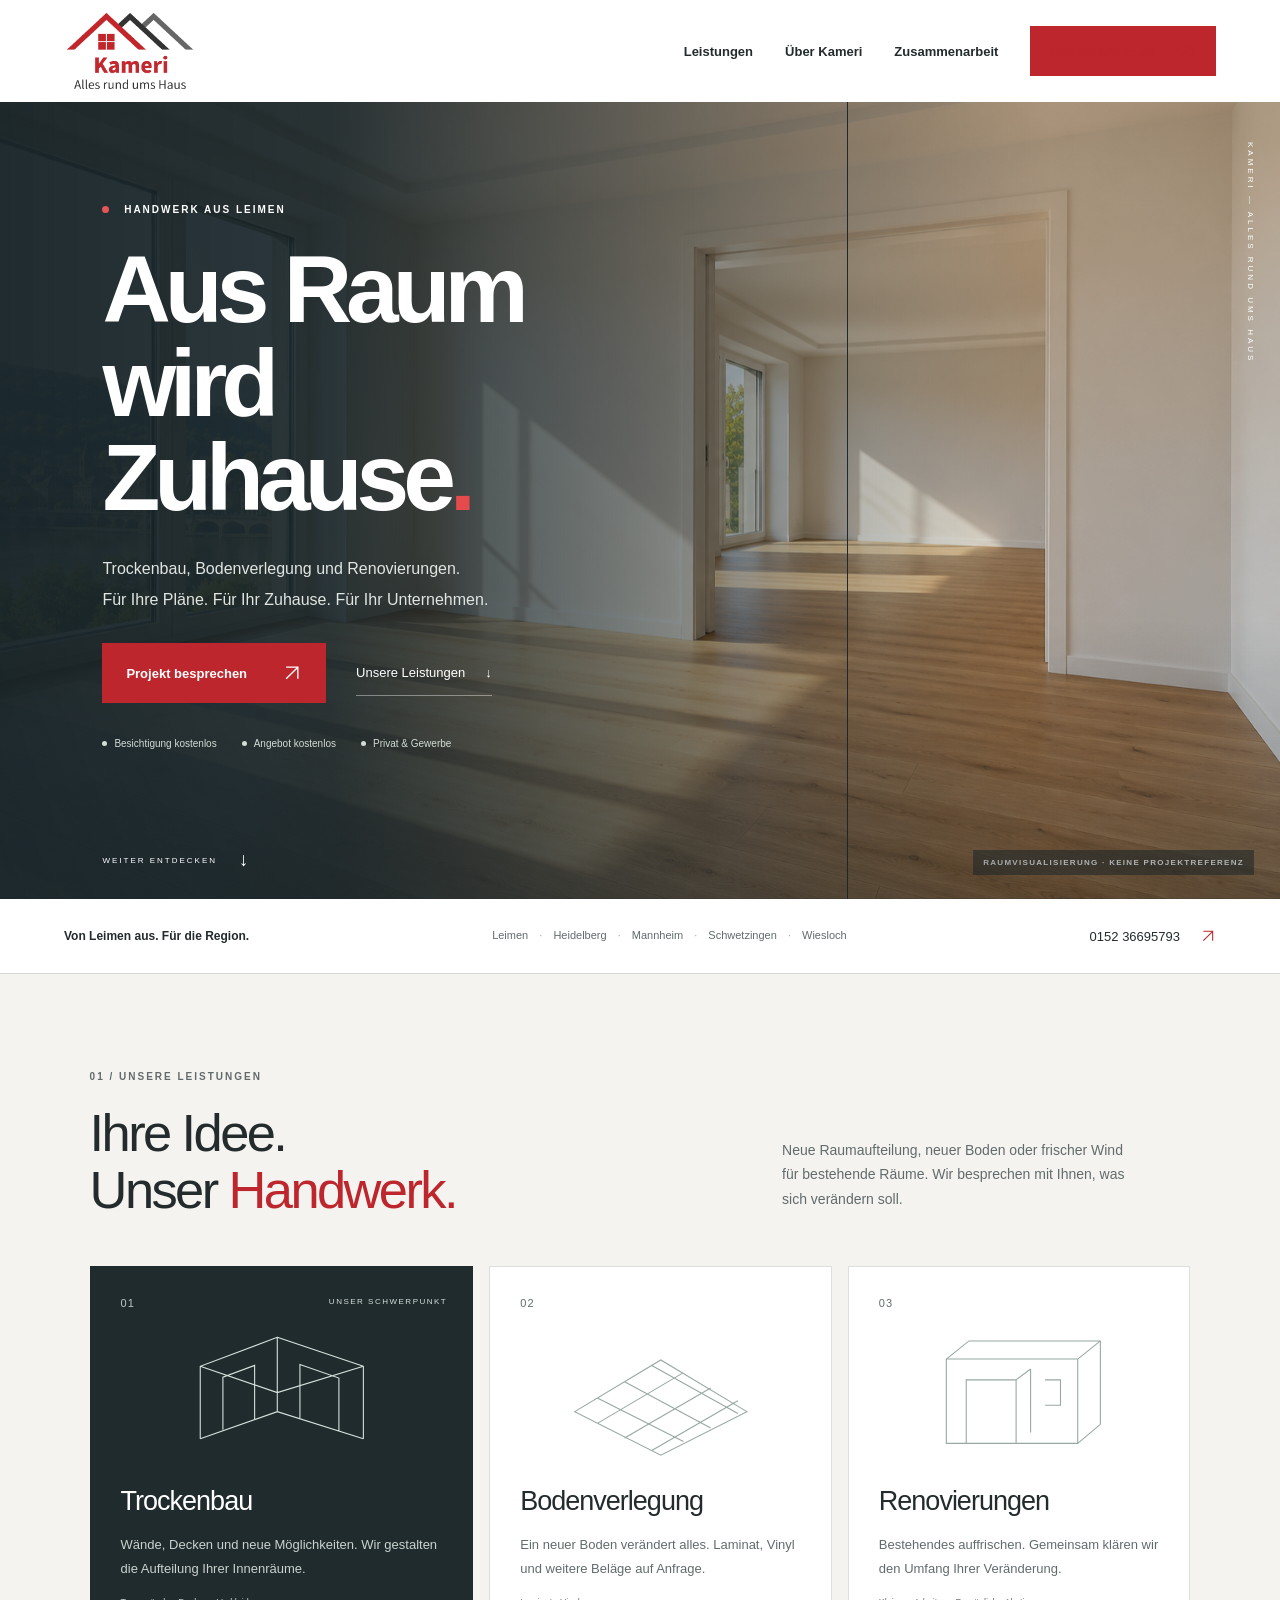
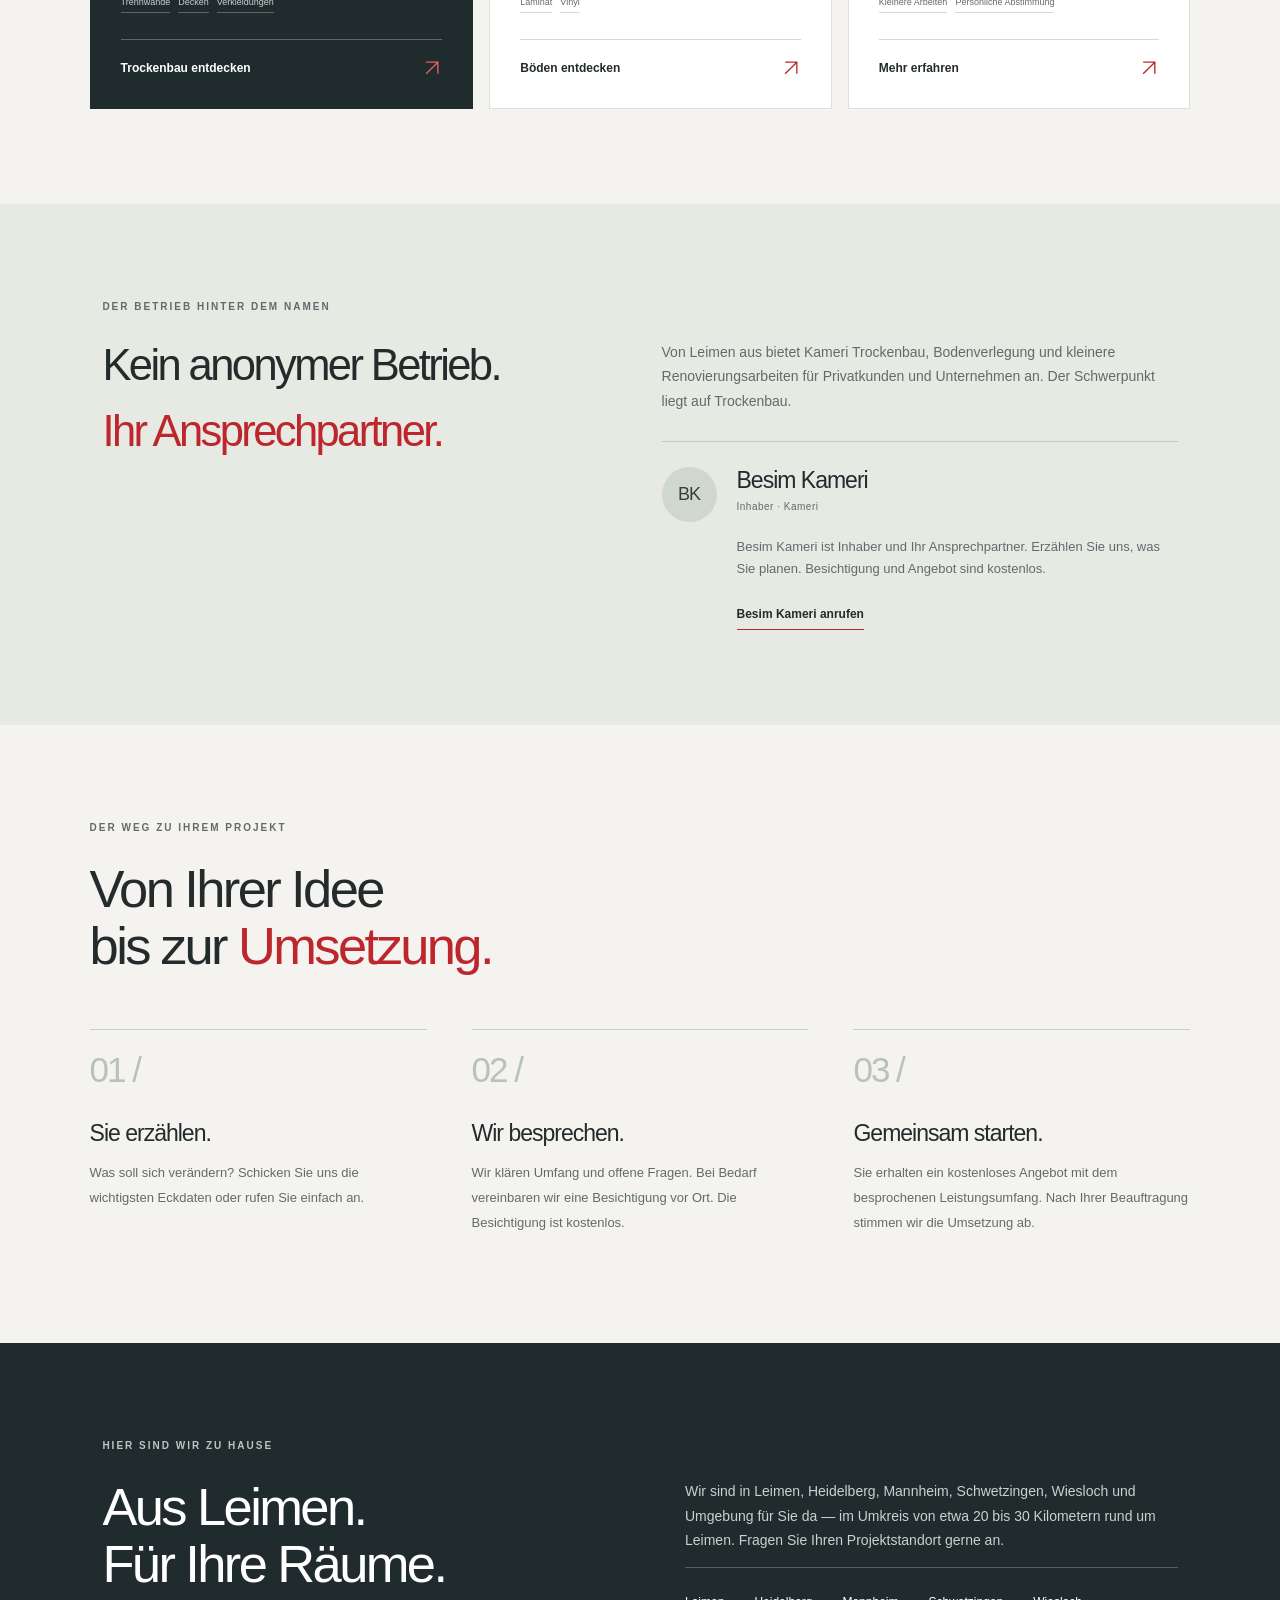
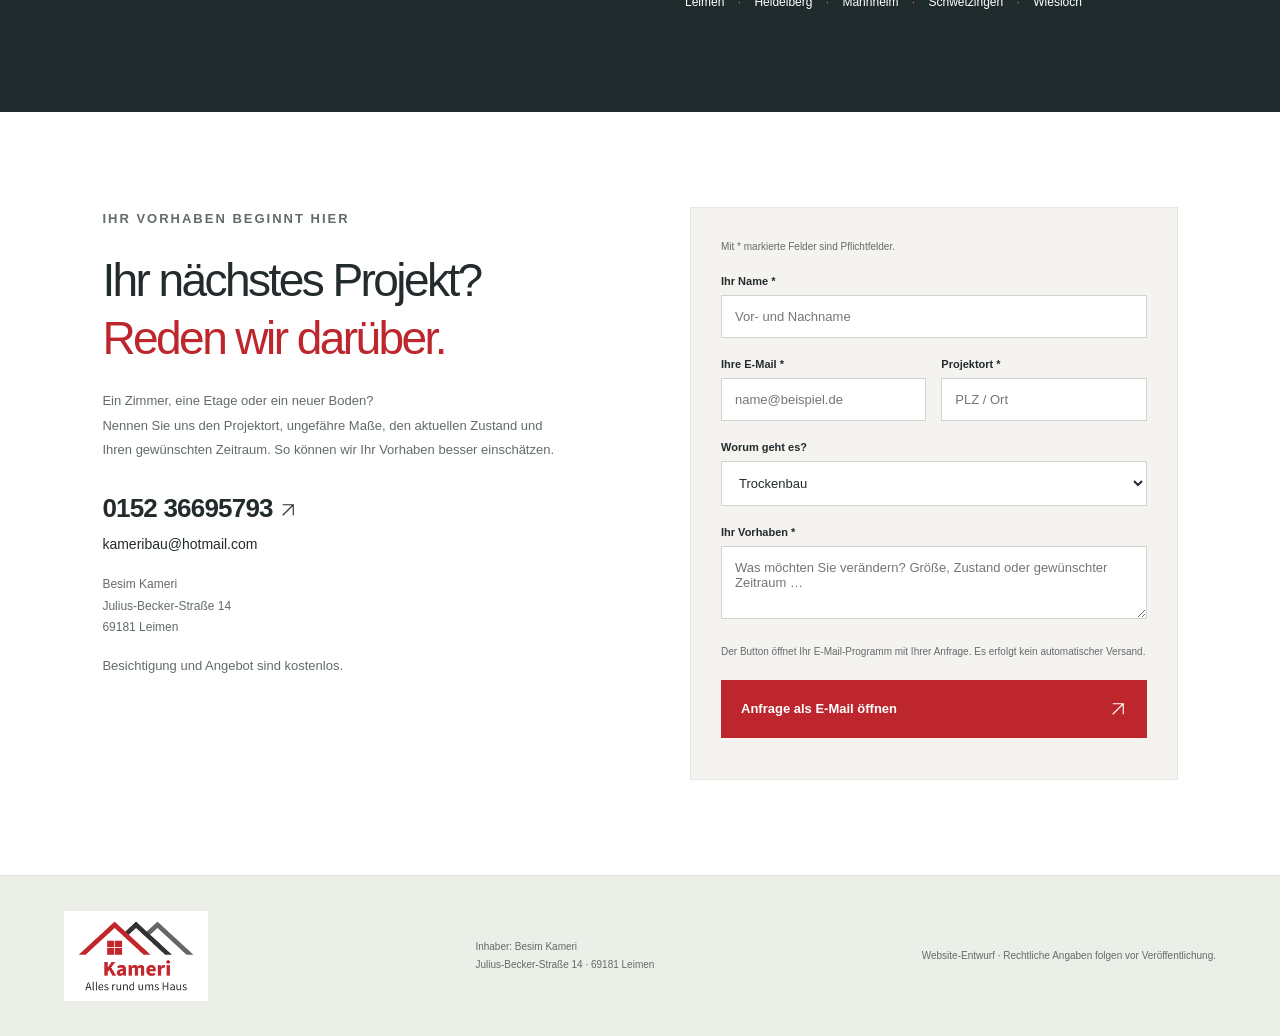
==== commit 8e3facff: "Rebuild Kameri visual design with full-width hero and service cards" ====
--- a/index.html
+++ b/index.html
@@ -4,23 +4,26 @@
 <meta charset="utf-8"><meta name="viewport" content="width=device-width, initial-scale=1">
 <title>Kameri · Trockenbau & Bodenverlegung in Leimen</title>
 <meta name="description" content="Kameri – Alles rund ums Haus. Trockenbau, Laminat, Vinyl und Renovierungen in Leimen, Heidelberg, Mannheim, Schwetzingen und Wiesloch. Jetzt Projekt anfragen.">
-<link rel="stylesheet" href="style.css?v=checkliste-5">
+<link rel="stylesheet" href="style.css?v=neustart-6">
 </head>
 <body>
 <a class="skip-link" href="#hauptinhalt">Zum Inhalt springen</a>
 <header class="header"><a class="brand" href="#" aria-label="Kameri Startseite"><img src="assets/kameri-logo.png" alt="Kameri – Alles rund ums Haus" width="230" height="143" style="width:min(230px, 44vw);max-width:100%;height:auto"></a><button class="menu-toggle" type="button" aria-expanded="false" aria-controls="main-nav" hidden>Menü <span aria-hidden="true">☰</span></button><nav id="main-nav" aria-label="Hauptnavigation"><a href="#leistungen">Leistungen</a><a href="#ueber-uns">Über Kameri</a><a href="#ablauf">Zusammenarbeit</a><a href="#kontakt" class="nav-contact">Projekt anfragen <span><svg aria-hidden="true" width="18" height="18" viewBox="0 0 24 24" fill="none" stroke="currentColor" stroke-width="1.5"><path d="M5 19 19 5M5 5h14v14"/></svg></span></a></nav></header>
 <main id="hauptinhalt">
 <section class="hero">
-<div class="hero-copy"><p class="eyebrow"><span class="dot"></span> KAMERI · FÜR PRIVAT & GEWERBE</p><h1>Trockenbau.<br>Böden.<br><em>Leimen.</em></h1><p class="hero-subtitle">Für Privatkunden und Unternehmen in Leimen.</p><p class="intro">Eine Wand versetzen. Räume neu aufteilen. Den passenden Boden verlegen. Wir begleiten Ihr Vorhaben rund um Leimen — vom ersten Gespräch bis zur Umsetzung.</p><div class="hero-actions"><a class="button" href="#kontakt">Angebot anfragen <span aria-hidden="true"><svg aria-hidden="true" width="18" height="18" viewBox="0 0 24 24" fill="none" stroke="currentColor" stroke-width="1.5"><path d="M5 19 19 5M5 5h14v14"/></svg></span></a><a class="phone" href="tel:+4915236695793">0152 36695793</a></div><div class="hero-location"><span aria-hidden="true">—</span> Leimen · Heidelberg · Mannheim · Schwetzingen · Wiesloch</div></div>
-<figure class="hero-photo"><img src="assets/raumgestaltung.png" alt="Illustratives Raumbeispiel: helle Trockenbauwände und ein warmer Holzboden" width="1536" height="1024" fetchpriority="high"><figcaption>RAUMBEISPIEL · VISUALISIERUNG</figcaption><div class="photo-caption" aria-hidden="true"><span>NEU AUFTEILEN.<br>NEU WOHLFÜHLEN.</span><span>KAMERI · RAUMIDEEN</span></div></figure>
-<a class="hero-bottom" href="#leistungen"><span>ENTDECKEN SIE UNSERE LEISTUNGEN</span><span aria-hidden="true">↓</span></a>
+<figure class="hero-photo"><img src="assets/raumgestaltung.png" alt="Visualisierung eines hellen Innenraums mit Trockenbau und Holzoptikboden" width="1536" height="1024" fetchpriority="high"><figcaption>RAUMVISUALISIERUNG · KEINE PROJEKTREFERENZ</figcaption></figure>
+<div class="hero-copy"><p class="eyebrow"><span class="dot"></span> HANDWERK AUS LEIMEN</p><h1>Aus Raum<br>wird <span>Zuhause</span></h1><p class="intro">Trockenbau, Bodenverlegung und Renovierungen. <br>Für Ihre Pläne. Für Ihr Zuhause. Für Ihr Unternehmen.</p><div class="hero-actions"><a class="button" href="#kontakt">Projekt besprechen <svg aria-hidden="true" width="20" height="20" viewBox="0 0 24 24" fill="none" stroke="currentColor" stroke-width="1.6"><path d="m5 19 14-14M5 5h14v14"/></svg></a><a class="hero-secondary" href="#leistungen">Unsere Leistungen <span aria-hidden="true">↓</span></a></div><div class="hero-proof"><span>Besichtigung kostenlos</span><span>Angebot kostenlos</span><span>Privat & Gewerbe</span></div></div>
+<a class="hero-bottom" href="#leistungen"><span>WEITER ENTDECKEN</span><span aria-hidden="true">↓</span></a><span class="hero-side" aria-hidden="true">KAMERI — ALLES RUND UMS HAUS</span>
 </section>
-<div class="service-ribbon" aria-hidden="true"><span>TROCKENBAU</span><span>+</span><span>BODENVERLEGUNG</span><span>+</span><span>RENOVIERUNGEN</span><span>+</span><span>ALLES RUND UMS HAUS</span></div>
-<section id="leistungen" class="services section"><div class="section-heading"><p class="eyebrow">WAS WIR FÜR SIE TUN</p><h2>Gute Räume beginnen<br>mit <em>gutem Handwerk.</em></h2><p>Ein neuer Grundriss. Ein Boden, der zu Ihnen passt. Oder frischer Wind für bestehende Räume. Wir besprechen mit Ihnen, was Ihr Vorhaben braucht.</p></div><article class="service"><span class="number">01</span><div><span class="tag">UNSER SCHWERPUNKT</span><h3>Trockenbau</h3><p>Räume neu aufteilen und Innenräume gestalten: mit Trennwänden, abgehängten Decken und Verkleidungen. Gemeinsam klären wir, welche Lösung zu Ihren Räumen passt.</p><ul><li>Trennwände & Raumaufteilung</li><li>Decken & Verkleidungen</li><li>Ausbau & Gestaltung</li></ul><a class="text-link" href="trockenbau.html">Mehr zu Trockenbau <span aria-hidden="true">→</span></a></div><span class="service-icon" aria-hidden="true"><svg aria-hidden="true" width="18" height="18" viewBox="0 0 24 24" fill="none" stroke="currentColor" stroke-width="1.5"><path d="M5 19 19 5M5 5h14v14"/></svg></span></article><article class="service"><span class="number">02</span><div><h3>Bodenverlegung</h3><p>Von Laminat bis Vinyl: Ein neuer Boden verändert den ganzen Raum. Wir unterstützen Sie bei der Umsetzung und besprechen weitere Bodenbeläge auf Anfrage.</p><ul><li>Laminat</li><li>Vinyl</li><li>Weitere Beläge auf Anfrage</li></ul><a class="text-link" href="bodenverlegung.html">Mehr zu Bodenverlegung <span aria-hidden="true">→</span></a></div><span class="service-icon" aria-hidden="true"><svg aria-hidden="true" width="18" height="18" viewBox="0 0 24 24" fill="none" stroke="currentColor" stroke-width="1.5"><path d="M5 19 19 5M5 5h14v14"/></svg></span></article><article class="service"><span class="number">03</span><div><h3>Renovierungen</h3><p>Sie möchten einzelne Bereiche auffrischen oder kleinere Veränderungen umsetzen? Erzählen Sie uns von Ihrem Vorhaben. Wir klären persönlich, welche Arbeiten wir für Sie übernehmen können.</p><a class="text-link" href="renovierungen.html">Mehr zu Renovierungen <span aria-hidden="true">→</span></a></div><span class="service-icon" aria-hidden="true"><svg aria-hidden="true" width="18" height="18" viewBox="0 0 24 24" fill="none" stroke="currentColor" stroke-width="1.5"><path d="M5 19 19 5M5 5h14v14"/></svg></span></article></section>
-<section id="ueber-uns" class="section about"><p class="eyebrow">DER BETRIEB HINTER DEM NAMEN</p><h2>Kameri.<br>Ihr Ansprechpartner: <em>Besim Kameri.</em></h2><div class="about-grid"><p>Von Leimen aus bietet Kameri Trockenbau, Bodenverlegung und kleinere Renovierungsarbeiten für Privatkunden und Unternehmen an. Der Schwerpunkt liegt auf Trockenbau.</p><div><h3>Ihr Vorhaben persönlich besprechen.</h3><p>Besim Kameri ist Inhaber und Ihr Ansprechpartner. Erzählen Sie uns, was Sie planen. Besichtigung und Angebot sind kostenlos.</p><a class="text-link" href="tel:+4915236695793">Besim Kameri anrufen</a></div></div></section>
-<section id="ablauf" class="process section"><p class="eyebrow">DER WEG ZU IHREM PROJEKT</p><h2>Erst reden.<br>Dann <em>anpacken.</em></h2><div class="steps"><article><span>01 /</span><h3>Sie erzählen.</h3><p>Was soll sich verändern? Schicken Sie uns die wichtigsten Eckdaten oder rufen Sie einfach an.</p></article><article><span>02 /</span><h3>Wir besprechen.</h3><p>Wir klären Umfang und offene Fragen. Bei Bedarf vereinbaren wir eine Besichtigung vor Ort. Die Besichtigung ist kostenlos.</p></article><article><span>03 /</span><h3>Gemeinsam starten.</h3><p>Sie erhalten ein kostenloses Angebot mit dem besprochenen Leistungsumfang. Nach Ihrer Beauftragung stimmen wir die Umsetzung ab.</p></article></div></section>
+<div class="intro-strip"><span>Von Leimen aus. Für die Region.</span><p>Leimen <i>·</i> Heidelberg <i>·</i> Mannheim <i>·</i> Schwetzingen <i>·</i> Wiesloch</p><a href="tel:+4915236695793">0152 36695793 <svg aria-hidden="true" width="20" height="20" viewBox="0 0 24 24" fill="none" stroke="currentColor" stroke-width="1.6"><path d="m5 19 14-14M5 5h14v14"/></svg></a></div>
+<section id="leistungen" class="services section"><div class="section-heading"><div><p class="eyebrow">01 / UNSERE LEISTUNGEN</p><h2>Ihre Idee.<br>Unser <em>Handwerk.</em></h2></div><p>Neue Raumaufteilung, neuer Boden oder frischer Wind für bestehende Räume. Wir besprechen mit Ihnen, was sich verändern soll.</p></div><div class="service-grid">
+<article class="service service-featured"><span class="number">01</span><span class="tag">UNSER SCHWERPUNKT</span><div class="service-drawing" aria-hidden="true"><svg viewBox="0 0 260 160" fill="none" stroke="currentColor" stroke-width="1.2"><path d="m40 130 85-30 95 30M125 100V18M40 130V50l85-32 95 32v80M65 120V62l35-13v59M150 108V48l43 15v59M125 18l95 32M40 50l85 29 95-29M125 79v21"/></svg></div><div class="service-copy"><h3>Trockenbau</h3><p>Wände, Decken und neue Möglichkeiten. Wir gestalten die Aufteilung Ihrer Innenräume.</p><ul><li>Trennwände</li><li>Decken</li><li>Verkleidungen</li></ul><a class="service-link" href="trockenbau.html"><span>Trockenbau entdecken</span><svg aria-hidden="true" width="20" height="20" viewBox="0 0 24 24" fill="none" stroke="currentColor" stroke-width="1.6"><path d="m5 19 14-14M5 5h14v14"/></svg></a></div></article>
+<article class="service"><span class="number">02</span><div class="service-drawing" aria-hidden="true"><svg viewBox="0 0 260 160" fill="none" stroke="currentColor" stroke-width="1.2"><path d="m35 100 95-57 95 57-95 48-95-48Zm25 13 95-56M90 129l95-55M120 143l95-55M60 85l95 48M90 67l95 51M120 49l95 53"/></svg></div><div class="service-copy"><h3>Bodenverlegung</h3><p>Ein neuer Boden verändert alles. Laminat, Vinyl und weitere Beläge auf Anfrage.</p><ul><li>Laminat</li><li>Vinyl</li></ul><a class="service-link" href="bodenverlegung.html"><span>Böden entdecken</span><svg aria-hidden="true" width="20" height="20" viewBox="0 0 24 24" fill="none" stroke="currentColor" stroke-width="1.6"><path d="m5 19 14-14M5 5h14v14"/></svg></a></div></article>
+<article class="service"><span class="number">03</span><div class="service-drawing" aria-hidden="true"><svg viewBox="0 0 260 160" fill="none" stroke="currentColor" stroke-width="1.2"><path d="M50 135V42h145v93H50Zm22 0V65h55v70m32-70h17v28h-17M50 42l25-20h145v92l-25 21M195 42l25-20M127 65l16-12m-16 12h-55M143 53v70"/></svg></div><div class="service-copy"><h3>Renovierungen</h3><p>Bestehendes auffrischen. Gemeinsam klären wir den Umfang Ihrer Veränderung.</p><ul><li>Kleinere Arbeiten</li><li>Persönliche Abstimmung</li></ul><a class="service-link" href="renovierungen.html"><span>Mehr erfahren</span><svg aria-hidden="true" width="20" height="20" viewBox="0 0 24 24" fill="none" stroke="currentColor" stroke-width="1.6"><path d="m5 19 14-14M5 5h14v14"/></svg></a></div></article></div></section>
+<section id="ueber-uns" class="section about"><p class="eyebrow">DER BETRIEB HINTER DEM NAMEN</p><h2>Kein anonymer Betrieb.<br><em>Ihr Ansprechpartner.</em></h2><div class="about-grid"><p>Von Leimen aus bietet Kameri Trockenbau, Bodenverlegung und kleinere Renovierungsarbeiten für Privatkunden und Unternehmen an. Der Schwerpunkt liegt auf Trockenbau.</p><div><span class="person-monogram" aria-hidden="true">BK</span><h3>Besim Kameri</h3><p class="person-role">Inhaber · Kameri</p><p>Besim Kameri ist Inhaber und Ihr Ansprechpartner. Erzählen Sie uns, was Sie planen. Besichtigung und Angebot sind kostenlos.</p><a class="text-link" href="tel:+4915236695793">Besim Kameri anrufen</a></div></div></section>
+<section id="ablauf" class="process section"><p class="eyebrow">DER WEG ZU IHREM PROJEKT</p><h2>Von Ihrer Idee<br>bis zur <em>Umsetzung.</em></h2><div class="steps"><article><span>01 /</span><h3>Sie erzählen.</h3><p>Was soll sich verändern? Schicken Sie uns die wichtigsten Eckdaten oder rufen Sie einfach an.</p></article><article><span>02 /</span><h3>Wir besprechen.</h3><p>Wir klären Umfang und offene Fragen. Bei Bedarf vereinbaren wir eine Besichtigung vor Ort. Die Besichtigung ist kostenlos.</p></article><article><span>03 /</span><h3>Gemeinsam starten.</h3><p>Sie erhalten ein kostenloses Angebot mit dem besprochenen Leistungsumfang. Nach Ihrer Beauftragung stimmen wir die Umsetzung ab.</p></article></div></section>
 <section class="region section"><p class="eyebrow">HIER SIND WIR ZU HAUSE</p><h2>Aus Leimen.<br>Für Ihre Räume.</h2><p>Wir sind in Leimen, Heidelberg, Mannheim, Schwetzingen, Wiesloch und Umgebung für Sie da — im Umkreis von etwa 20 bis 30 Kilometern rund um Leimen. Fragen Sie Ihren Projektstandort gerne an.</p><div class="cities">Leimen <span>·</span> Heidelberg <span>·</span> Mannheim <span>·</span> Schwetzingen <span>·</span> Wiesloch</div></section>
-<section id="kontakt" class="contact section"><div><p class="eyebrow">IHR VORHABEN BEGINNT HIER</p><h2>Was haben<br>Sie <em>vor?</em></h2><p>Ein Zimmer, eine Etage oder ein neuer Boden?<br>Nennen Sie uns den Projektort, ungefähre Maße, den aktuellen Zustand und Ihren gewünschten Zeitraum. So können wir Ihr Vorhaben besser einschätzen.</p><a class="contact-phone" href="tel:+4915236695793">0152 36695793 <svg aria-hidden="true" width="18" height="18" viewBox="0 0 24 24" fill="none" stroke="currentColor" stroke-width="1.5"><path d="M5 19 19 5M5 5h14v14"/></svg></a><a href="mailto:kameribau@hotmail.com">kameribau@hotmail.com</a><address>Besim Kameri<br>Julius-Becker-Straße 14<br>69181 Leimen</address><p>Besichtigung und Angebot sind kostenlos.</p></div><form id="inquiry"><p class="form-note">Mit * markierte Felder sind Pflichtfelder.</p><label for="name">Ihr Name *</label><input id="name" name="name" autocomplete="name" required placeholder="Vor- und Nachname"><div class="form-row"><div><label for="email">Ihre E-Mail *</label><input id="email" name="email" type="email" autocomplete="email" required placeholder="name@beispiel.de"></div><div><label for="place">Projektort *</label><input id="place" name="place" autocomplete="address-level2" required placeholder="PLZ / Ort"></div></div><label for="service">Worum geht es?</label><select id="service" name="service"><option>Trockenbau</option><option>Bodenverlegung</option><option>Renovierung</option><option>Mehrere Leistungen / Sonstiges</option></select><label for="message">Ihr Vorhaben *</label><textarea id="message" name="message" rows="3" required placeholder="Was möchten Sie verändern? Größe, Zustand oder gewünschter Zeitraum …"></textarea><p class="form-note">Der Button öffnet Ihr E-Mail-Programm mit Ihrer Anfrage. Es erfolgt kein automatischer Versand.</p><button class="button" type="submit">Anfrage als E-Mail öffnen <span><svg aria-hidden="true" width="18" height="18" viewBox="0 0 24 24" fill="none" stroke="currentColor" stroke-width="1.5"><path d="M5 19 19 5M5 5h14v14"/></svg></span></button><p id="form-status" role="status"></p></form></section>
+<section id="kontakt" class="contact section"><div><p class="eyebrow">IHR VORHABEN BEGINNT HIER</p><h2>Ihr nächstes Projekt?<br><em>Reden wir darüber.</em></h2><p>Ein Zimmer, eine Etage oder ein neuer Boden?<br>Nennen Sie uns den Projektort, ungefähre Maße, den aktuellen Zustand und Ihren gewünschten Zeitraum. So können wir Ihr Vorhaben besser einschätzen.</p><a class="contact-phone" href="tel:+4915236695793">0152 36695793 <svg aria-hidden="true" width="18" height="18" viewBox="0 0 24 24" fill="none" stroke="currentColor" stroke-width="1.5"><path d="M5 19 19 5M5 5h14v14"/></svg></a><a href="mailto:kameribau@hotmail.com">kameribau@hotmail.com</a><address>Besim Kameri<br>Julius-Becker-Straße 14<br>69181 Leimen</address><p>Besichtigung und Angebot sind kostenlos.</p></div><form id="inquiry"><p class="form-note">Mit * markierte Felder sind Pflichtfelder.</p><label for="name">Ihr Name *</label><input id="name" name="name" autocomplete="name" required placeholder="Vor- und Nachname"><div class="form-row"><div><label for="email">Ihre E-Mail *</label><input id="email" name="email" type="email" autocomplete="email" required placeholder="name@beispiel.de"></div><div><label for="place">Projektort *</label><input id="place" name="place" autocomplete="address-level2" required placeholder="PLZ / Ort"></div></div><label for="service">Worum geht es?</label><select id="service" name="service"><option>Trockenbau</option><option>Bodenverlegung</option><option>Renovierung</option><option>Mehrere Leistungen / Sonstiges</option></select><label for="message">Ihr Vorhaben *</label><textarea id="message" name="message" rows="3" required placeholder="Was möchten Sie verändern? Größe, Zustand oder gewünschter Zeitraum …"></textarea><p class="form-note">Der Button öffnet Ihr E-Mail-Programm mit Ihrer Anfrage. Es erfolgt kein automatischer Versand.</p><button class="button" type="submit">Anfrage als E-Mail öffnen <span><svg aria-hidden="true" width="18" height="18" viewBox="0 0 24 24" fill="none" stroke="currentColor" stroke-width="1.5"><path d="M5 19 19 5M5 5h14v14"/></svg></span></button><p id="form-status" role="status"></p></form></section>
 </main><footer><a class="brand" href="#"><img src="assets/kameri-logo.png" alt="Kameri – Alles rund ums Haus" width="230" height="143" style="width:min(230px, 44vw);max-width:100%;height:auto"></a><p>Inhaber: Besim Kameri<br>Julius-Becker-Straße 14 · 69181 Leimen</p><span class="draft-note">Website-Entwurf · Rechtliche Angaben folgen vor Veröffentlichung.</span></footer>
-<script src="script.js?v=checkliste-5"></script>
+<script src="script.js?v=neustart-6"></script>
 </body></html>
--- a/style.css
+++ b/style.css
@@ -1,65 +1,8 @@
-:root{--paper:#f5f3ee;--ink:#262a29;--muted:#646963;--red:#bd292b;--line:#d6d7ce}*{box-sizing:border-box}html{scroll-behavior:smooth;scroll-padding-top:25px}body{margin:0;background:var(--paper);color:var(--ink);font-family:Arial,Helvetica,sans-serif}a{color:inherit;text-decoration:none}button,input,textarea,select{font:inherit}:focus-visible{outline:3px solid var(--red);outline-offset:5px}a,button{-webkit-tap-highlight-color:transparent}.header{display:flex;align-items:center;justify-content:space-between;gap:30px;background:white;padding:14px max(5vw,calc((100vw - 1500px)/2));border-bottom:1px solid #e9e7e1}.brand{display:block;flex-shrink:0;line-height:0}.brand img{display:block!important;width:150px!important;height:auto!important;max-width:100%;object-fit:contain}nav{display:flex;align-items:center;gap:36px;font-size:13px}.nav-contact{padding:14px 18px;border:1px solid #c7c9c2}.nav-contact span{margin-left:20px}nav a:hover{color:var(--red)}.hero{position:relative;max-width:1700px;margin:auto;display:grid;grid-template-columns:46% 54%;padding:48px 5vw 0;gap:0}.hero-copy{padding:26px 48px 20px 0}.eyebrow{font-size:10px;font-weight:bold;letter-spacing:2px;line-height:1.7}.dot{display:inline-block;width:7px;height:7px;background:var(--red);border-radius:50%;margin-right:8px}h1,h2,h3,p,figure{margin-top:0}h1{font-size:clamp(65px,6.3vw,105px);line-height:1.02;font-weight:500;letter-spacing:-6px;margin:33px 0 28px}em{font-family:Georgia,'Times New Roman',serif;font-weight:400}h1 em{color:var(--red)}.hero-subtitle{font-size:17px;letter-spacing:-.3px;font-weight:600;margin-bottom:14px}.intro{font-size:14px;line-height:1.85;color:var(--muted);max-width:370px;margin-bottom:28px}.hero-actions{display:flex;align-items:center;gap:24px;flex-wrap:wrap}.button{display:inline-flex;gap:35px;align-items:center;justify-content:space-between;padding:19px 23px;background:var(--red);color:#fff;border:0;font-size:13px;cursor:pointer;transition:background .2s,transform .2s}.button span{font-family:Arial,sans-serif;font-size:20px}.button:hover{background:#982124;transform:translateY(-2px)}.phone{font-size:12px;border-bottom:1px solid #a2a79d;padding:8px 0}.hero-location{margin-top:38px;font-size:10px;line-height:1.8;color:var(--muted)}.hero-location span{color:var(--red);margin-right:10px}.hero-photo{margin:0;position:relative;min-height:570px;overflow:hidden;background:#ded7c9}.hero-photo>img{width:100%;height:100%;position:absolute;inset:0;object-fit:cover;object-position:55% center}.hero-photo:after{content:'';position:absolute;inset:0;background:linear-gradient(transparent 60%,#161d1b99)}.hero-photo figcaption{position:absolute;right:14px;top:14px;z-index:1;font-size:8px;letter-spacing:1.1px;padding:7px 9px;background:#ffffffdb}.photo-caption{position:absolute;bottom:28px;left:28px;right:28px;z-index:1;color:#fff;display:flex;justify-content:space-between;align-items:end;font-size:17px;letter-spacing:1px;line-height:1.4}.photo-caption>span:last-child{font-size:10px}.hero-bottom{grid-column:1/-1;display:flex;justify-content:space-between;align-items:center;font-size:9px;letter-spacing:1.8px;padding:25px 0 28px}.hero-bottom>span:last-child{font-size:22px}.service-ribbon{display:flex;justify-content:space-around;gap:25px;align-items:center;background:var(--ink);color:#fff;padding:27px 5%;font-size:11px;letter-spacing:1.9px}.service-ribbon>span:nth-child(even){color:#da6767;font-size:20px}.section{max-width:1440px;margin:auto;padding:95px 7%}.section-heading{display:grid;grid-template-columns:1.25fr 1fr;column-gap:80px;align-items:end;margin-bottom:50px}.section-heading>.eyebrow{grid-column:1/-1;color:var(--red)}h2{font-size:clamp(38px,4vw,60px);font-weight:400;line-height:1.12;letter-spacing:-2.5px;margin:12px 0 18px}.section-heading>p:last-child{font-size:14px;line-height:1.9;color:var(--muted);max-width:360px}.service{display:grid;grid-template-columns:60px 1fr 40px;gap:20px;padding:35px 0;border-top:1px solid var(--line)}.number{font-family:Georgia,serif;font-style:italic;font-size:25px;color:#93988e;padding-top:5px}.tag{font-size:9px;font-weight:bold;letter-spacing:1.8px;color:var(--red)}h3{font-size:30px;font-weight:400;letter-spacing:-1px;margin:9px 0 14px}.service p{max-width:630px;color:var(--muted);font-size:14px;line-height:1.8}.service ul{padding:0;list-style:none;display:flex;gap:10px;flex-wrap:wrap}.service li{font-size:10px;padding:8px 12px;background:#e9e8e0}.service-icon{font-size:25px;color:var(--red)}.process{max-width:none;background:#29332e;color:#fff;padding-left:max(7vw,calc((100vw - 1240px)/2));padding-right:max(7vw,calc((100vw - 1240px)/2))}.process>.eyebrow{color:#c4ccbd}.steps{display:grid;grid-template-columns:repeat(3,1fr);gap:45px;margin-top:50px}.steps article{border-top:1px solid #69746a;padding-top:20px}.steps article>span{font-family:Georgia,serif;font-size:19px;font-style:italic;color:#b6bea9}.steps h3{font-size:24px;margin-top:28px}.steps p{font-size:14px;line-height:1.8;color:#ced3cb}.region{position:relative;padding-top:90px;padding-bottom:90px}.region .eyebrow{color:var(--red)}.region>p:not(.eyebrow){max-width:550px;color:var(--muted);font-size:14px;line-height:1.9}.cities{margin-top:30px;border-top:1px solid var(--line);padding-top:25px;font-size:14px;line-height:2}.cities span{color:var(--red);margin:0 20px}.contact{max-width:none;background:#e7e8df;display:grid;grid-template-columns:1fr 1fr;gap:90px;padding-left:max(7vw,calc((100vw - 1240px)/2));padding-right:max(7vw,calc((100vw - 1240px)/2))}.contact .eyebrow{color:var(--red)}.contact h2{font-size:65px}.contact h2 em{color:var(--red)}.contact p{color:var(--muted);font-size:14px;line-height:1.8}.contact>div>a{display:block;font-size:14px}.contact .contact-phone{font-size:26px;margin:35px 0 14px;letter-spacing:-1px}form label{display:block;font-size:11px;font-weight:600;margin-bottom:8px}input,textarea,select{width:100%;padding:12px 0;border:0;border-bottom:1px solid #adb4a6;background:transparent;border-radius:0;color:var(--ink);margin-bottom:23px;font-size:13px}textarea{resize:vertical}.form-row{display:grid;grid-template-columns:1fr 1fr;gap:20px}.contact .form-note{font-size:11px;margin:0 0 20px}.contact #form-status{font-size:12px}footer{padding:35px 5%;display:flex;align-items:center;justify-content:space-between;gap:30px;background:#fff}footer .brand img{width:150px!important}footer p,.draft-note{color:var(--muted);font-size:10px;line-height:1.7}footer p{margin:0}@media(min-width:1700px){.hero{padding-left:85px;padding-right:85px}}@media(max-width:1000px){.hero-copy{padding-right:25px}h1{font-size:75px}.hero-actions{gap:15px}.hero-photo{min-height:560px}.section{padding:75px 6%}.contact{gap:40px}.section-heading{column-gap:30px}.service-ribbon{font-size:9px;gap:12px}.hero-subtitle{font-size:15px}}@media(max-width:700px){.header{padding:12px 6%;gap:20px}.brand img{width:125px!important}.nav-contact{font-size:11px;padding:12px}.nav-contact span{margin-left:8px}nav>a:not(.nav-contact){display:none}nav{gap:0}.hero{grid-template-columns:1fr;padding:25px 6% 0}.hero-copy{padding:7px 0 30px}h1{font-size:72px;letter-spacing:-4px;margin:25px 0}.hero-subtitle{font-size:16px}.intro{max-width:460px}.hero-actions{gap:22px}.hero-location{margin-top:25px}.hero-photo{min-height:380px}.hero-photo>img{object-position:center}.photo-caption{left:20px;bottom:20px;right:20px;font-size:15px}.hero-bottom{font-size:8px;padding:20px 0}.service-ribbon{justify-content:space-between;padding:22px 6%;gap:12px;font-size:8px;letter-spacing:.6px}.service-ribbon>span:nth-last-child(-n+2){display:none}.section{padding:60px 6%}.section-heading{grid-template-columns:1fr;margin-bottom:30px}.section-heading>.eyebrow{grid-column:auto}h2{font-size:41px;letter-spacing:-1.8px}.section-heading>p:last-child{max-width:100%}.service{grid-template-columns:30px 1fr 18px;gap:10px;padding:28px 0}.number{font-size:20px}.service h3{font-size:27px}.service p{font-size:13px}.service li{font-size:9px}.service-icon{font-size:20px}.steps{grid-template-columns:1fr;gap:25px;margin-top:30px}.steps h3{margin-top:18px}.cities{font-size:12px}.cities span{margin:0 8px}.contact{grid-template-columns:1fr;gap:35px}.contact h2{font-size:55px}footer{flex-wrap:wrap;padding:30px 6%;gap:20px}.draft-note{width:100%;margin:0}footer .brand img{width:125px!important}}@media(max-width:360px){h1{font-size:64px}.hero-actions{gap:12px}.button{padding:16px 18px;gap:20px}.phone{font-size:11px}.service-ribbon{font-size:7px}.hero-photo{min-height:320px}}@media(prefers-reduced-motion:reduce){html{scroll-behavior:auto}.button{transition:none}}
-
-/* Motion adds feedback while keeping the original layout and logo intact. */
-.reading-progress{position:fixed;z-index:100;top:0;left:0;right:0;height:3px;background:var(--red);transform:scaleX(0);transform-origin:left;pointer-events:none}
-nav a{position:relative;transition:color .2s,background .2s}
-.nav-contact:hover{background:#f6efea}
-.service{transition:background .3s,padding .3s}
-.service-icon{transition:transform .35s}
-.service li{transition:background .25s,color .25s}
-.button svg{transition:transform .3s}
-.button:hover svg{transform:translate(3px,-3px)}
-input,textarea,select{transition:border-color .2s,background .2s}
-input:focus,textarea:focus,select:focus{border-color:var(--red);background:#ffffff30}
-@media(hover:hover) and (pointer:fine){.service:hover{background:#eae8df;padding-left:18px;padding-right:18px}.service:hover .service-icon{transform:translate(4px,-4px)}.service:hover li{background:#dedfd3}}
-@media(prefers-reduced-motion:no-preference){
-.hero-copy>.eyebrow{animation:enter .8s both}
-.hero h1{animation:enter .9s .1s both}
-.hero-subtitle,.hero .intro{animation:enter .9s .2s both}
-.hero-actions,.hero-location{animation:enter .9s .3s both}
-.hero-photo{animation:photo-enter 1.1s .1s both}
-.hero-photo>img{animation:room-zoom 18s ease-out both}
-.reveal{opacity:0;transform:translateY(26px);transition:opacity .75s ease var(--reveal-delay,0ms),transform .75s cubic-bezier(.2,.7,.2,1) var(--reveal-delay,0ms)}
-.reveal.is-visible{opacity:1;transform:translateY(0)}
-@keyframes enter{from{opacity:0;transform:translateY(18px)}to{opacity:1;transform:translateY(0)}}
-@keyframes photo-enter{from{opacity:0;transform:translateY(12px)}to{opacity:1;transform:translateY(0)}}
-@keyframes room-zoom{from{transform:scale(1.08)}to{transform:scale(1)}}
-}
-@media(prefers-reduced-motion:reduce){*,*::before,*::after{animation:none!important;transition:none!important}.reveal{opacity:1!important;transform:none!important}.reading-progress{display:none}}
-
-/* Checklist: persistent navigation, useful service pages and clear form labels. */
-html{scroll-padding-top:140px}
-.header{position:sticky;top:0;z-index:30;transition:box-shadow .25s,background .25s}
-.header.is-scrolled{box-shadow:0 5px 24px #202d2314;background:#fffffffa}
-.header-sentinel{height:1px;position:absolute;top:0;left:0}
-nav a:not(.nav-contact)::after{content:'';position:absolute;height:1px;bottom:-7px;left:0;right:0;background:var(--red);transform:scaleX(0);transform-origin:left;transition:transform .25s}
-nav a:hover::after,nav a[aria-current]::after{transform:scaleX(1)}
-nav a[aria-current]{color:var(--red)}
-.menu-toggle{display:none}
-.skip-link{position:fixed;left:16px;top:12px;z-index:150;padding:14px;background:white;border:2px solid var(--red);transform:translateY(-150%)}
-.skip-link:focus{transform:translateY(0)}
-.text-link{display:inline-block;font-size:13px;border-bottom:1px solid var(--red);padding:8px 0;margin-top:10px;color:var(--red)}
-.text-link span{margin-left:12px}
-.detail-intro{padding-bottom:50px}.detail-intro>.eyebrow{margin-top:45px;color:var(--red)}
-.detail-intro h1{font-size:clamp(46px,5.6vw,80px);letter-spacing:-3px}
-.detail-intro .intro{max-width:620px;font-size:16px}
-.detail-services{padding-top:25px}.detail-services>h2{margin-bottom:40px}
-.detail-services .service{grid-template-columns:60px 1fr}
-.scope-note{margin-top:40px;background:#e7e8df;padding:30px}.scope-note h3{font-size:24px}
-.scope-note p,.detail-contact>p:not(.eyebrow){font-size:15px;line-height:1.8;max-width:700px;color:var(--muted)}
-.detail-contact{background:#e7e8df}.detail-contact .hero-actions{margin-top:25px}
-@media(max-width:700px){
-html{scroll-padding-top:115px}
-.header{flex-wrap:wrap;gap:0 18px}
-.menu-toggle:not([hidden]){display:flex;gap:12px;align-items:center;padding:13px 16px;background:white;border:1px solid #c7c9c2;color:var(--ink);font:inherit;font-size:13px;cursor:pointer}
-.menu-toggle span{font-size:18px}
-nav#main-nav{width:100%;flex-direction:column;align-items:stretch;gap:0;padding-top:12px}
-nav#main-nav>a{display:block;padding:15px 12px;font-size:14px}
-.navigation-ready nav#main-nav{display:none}
-.navigation-ready nav#main-nav.is-open{display:flex;max-height:calc(100dvh - 125px);overflow-y:auto;animation:menu-in .2s ease-out}
-nav a:not(.nav-contact)::after{display:none}
-@keyframes menu-in{from{opacity:0;transform:translateY(-8px)}to{opacity:1;transform:translateY(0)}}
-.detail-intro h1{font-size:45px;letter-spacing:-2px}.detail-services .service{grid-template-columns:30px 1fr}.scope-note{padding:22px}
-}
-.about{background:#eeece5}.about .eyebrow{color:var(--red)}.about-grid{display:grid;grid-template-columns:1fr 1fr;gap:70px;margin-top:35px}.about-grid p{font-size:15px;line-height:1.9;color:var(--muted)}.about-grid h3{font-size:24px}.contact address{font-size:14px;line-height:1.8;font-style:normal;margin-top:25px}.about h2{max-width:900px}@media(max-width:700px){.about-grid{grid-template-columns:1fr;gap:10px}.about h2{font-size:36px}}
-@media(max-width:700px){.hero h1{font-size:clamp(46px,15vw,72px);letter-spacing:-3px}.hero-copy{min-width:0}}
+:root{--paper:#f4f3ef;--ink:#232b2d;--muted:#626b6c;--red:#bc262c;--line:#d7dbd8;--dark:#202b2e;--light:#fafaf7}*{box-sizing:border-box}html{scroll-behavior:smooth;scroll-padding-top:112px}body{margin:0;background:var(--paper);color:var(--ink);font-family:Arial,Helvetica,sans-serif;-webkit-font-smoothing:antialiased}a{color:inherit;text-decoration:none}button,input,textarea,select{font:inherit}button,a{-webkit-tap-highlight-color:transparent}button{cursor:pointer}svg{flex-shrink:0;vertical-align:middle}:focus-visible{outline:3px solid #c9393d;outline-offset:5px}h1,h2,h3,p,figure{margin-top:0}p{line-height:1.75}em{font:inherit;font-style:normal;color:var(--red)}.header{position:sticky;top:0;z-index:40;background:white;display:flex;justify-content:space-between;align-items:center;padding:10px 5%;gap:30px;transition:box-shadow .25s}.header.is-scrolled{box-shadow:0 3px 24px #101b2326}.brand{display:block;line-height:0;flex-shrink:0}.brand img{display:block;width:132px!important;height:auto!important;max-width:100%;object-fit:contain}nav{display:flex;align-items:center;gap:32px;font-size:13px;font-weight:600}nav a{position:relative;padding:10px 0}nav a:not(.nav-contact):after{content:'';position:absolute;left:0;right:0;bottom:0;height:2px;background:var(--red);transform:scaleX(0);transform-origin:left;transition:transform .25s}nav a:hover:after,nav a[aria-current]:after{transform:scaleX(1)}nav a[aria-current]{color:var(--red)}nav .nav-contact{background:var(--red);padding:16px 20px;color:white;display:flex;align-items:center;gap:25px;transition:background .2s}.nav-contact:hover{background:#982026}.menu-toggle{display:none}.skip-link{position:fixed;top:12px;left:15px;z-index:150;padding:14px;background:white;border:2px solid var(--red);transform:translateY(-160%)}.skip-link:focus{transform:none}.header-sentinel{position:absolute;top:0;height:1px}.eyebrow{font-size:10px;letter-spacing:2px;font-weight:700;line-height:1.6;margin-bottom:25px}.dot{display:inline-block;width:7px;height:7px;border-radius:50%;background:#e65556;margin-right:10px}.hero{position:relative;isolation:isolate;min-height:665px;height:calc(100svh - 103px);max-height:900px;display:flex;align-items:center;color:white;overflow:hidden;background:var(--dark)}.hero-photo{position:absolute;inset:0;z-index:-2;margin:0}.hero-photo>img{position:absolute;width:100%;height:100%;object-fit:cover;object-position:center 60%}.hero:before{content:'';position:absolute;inset:0;z-index:-1;background:linear-gradient(90deg,#172327f5 0%,#172327e6 26%,#17232799 48%,#17232715 82%),linear-gradient(0deg,#17232755,transparent 35%)}.hero-photo figcaption{position:absolute;right:26px;bottom:24px;color:white;font-size:8px;font-weight:600;letter-spacing:1.3px;padding:8px 10px;background:#17232788;z-index:1}.hero-copy{width:100%;padding:40px 8% 90px;max-width:1600px;margin:auto}.hero h1{font-size:clamp(70px,7.4vw,116px);line-height:.99;letter-spacing:-6px;font-weight:600;margin:0 0 30px;max-width:900px}.hero h1 span{display:block;color:#fff}.hero h1 span:after{content:'.';color:#e54a4d}.hero h1 span{white-space:nowrap}.hero .intro{font-size:16px;color:#e0e5e2;line-height:1.9;margin-bottom:28px;max-width:520px}.hero-actions{display:flex;align-items:center;gap:30px;flex-wrap:wrap}.button{display:inline-flex;align-items:center;justify-content:space-between;gap:35px;background:var(--red);color:white;padding:20px 24px;min-height:58px;font-size:13px;font-weight:600;border:0;transition:background .25s,transform .25s}.button svg{transition:transform .25s}.button:hover{background:#9d1e25;transform:translateY(-2px)}.button:hover svg{transform:translate(3px,-3px)}.hero-secondary{display:flex;gap:20px;align-items:center;font-size:13px;border-bottom:1px solid #ffffff66;padding:15px 0}.hero-secondary:hover{border-color:white}.hero-proof{display:flex;gap:25px;margin-top:35px;font-size:10px;color:#d3dcd5}.hero-proof>span{display:flex;align-items:center;gap:7px}.hero-proof>span:before{content:'';width:5px;height:5px;background:#d3dcd5;border-radius:50%}.hero-bottom{position:absolute;left:8%;bottom:28px;display:flex;gap:22px;align-items:center;font-size:8px;letter-spacing:2px}.hero-bottom>span:last-child{font-size:19px}.hero-side{position:absolute;right:25px;top:40px;writing-mode:vertical-rl;letter-spacing:3px;font-size:8px;color:#fff}.intro-strip{padding:27px 5%;display:flex;gap:25px;align-items:center;justify-content:space-between;background:#fff;border-bottom:1px solid var(--line)}.intro-strip>span{font-size:12px;font-weight:600}.intro-strip p{font-size:11px;margin:0;color:var(--muted)}.intro-strip i{font-style:normal;color:#a0aaa8;margin:0 8px}.intro-strip>a{font-size:13px;display:flex;align-items:center;gap:20px}.intro-strip>a svg{color:var(--red);width:16px}.section{max-width:1600px;margin:auto;padding:95px 7%}.section-heading{display:grid;grid-template-columns:1.5fr 1fr;gap:80px;align-items:end;margin-bottom:48px}.section-heading>p{max-width:350px;font-size:14px;color:var(--muted);margin-bottom:7px}.section-heading .eyebrow{color:var(--muted);margin-bottom:20px}h2{font-weight:500;font-size:clamp(38px,4.1vw,64px);letter-spacing:-2.6px;line-height:1.08;margin-bottom:0}.service-grid{display:grid;grid-template-columns:1.12fr 1fr 1fr;gap:16px}.service{position:relative;border:1px solid #dce0dc;background:#fff;padding:30px;display:flex;flex-direction:column;transition:transform .3s,box-shadow .3s}.service-featured{background:var(--dark);color:white;border-color:var(--dark)}.number{font-size:11px;color:var(--muted);letter-spacing:1px}.service-featured .number{color:#bac7c5}.service>.tag{position:absolute;right:25px;top:30px;font-size:8px;letter-spacing:1.5px;color:#d5dfda}.service-drawing{height:145px;display:flex;align-items:center;justify-content:center;color:#97a8a4;margin:12px 0 20px}.service-featured .service-drawing{color:#d6e1dc}.service-drawing svg{height:145px;max-width:100%;transition:transform .45s}.service-copy{display:flex;flex-direction:column;flex:1}h3{font-size:27px;font-weight:500;letter-spacing:-1px;margin:0 0 16px}.service p{font-size:13px;line-height:1.85;color:var(--muted);margin-bottom:15px}.service-featured p{color:#c9d2ce}.service ul{list-style:none;padding:0;display:flex;gap:8px;flex-wrap:wrap;margin:0 0 26px}.service li{font-size:9px;border-bottom:1px solid var(--line);padding-bottom:5px;color:var(--muted)}.service-featured li{color:#c9d2ce;border-color:#5c696a}.service-link{display:flex;align-items:center;justify-content:space-between;gap:15px;padding-top:18px;border-top:1px solid var(--line);font-size:12px;font-weight:600;margin-top:auto}.service-featured .service-link{border-color:#5c696a}.service-link svg{color:var(--red);transition:transform .3s}.service-featured .service-link svg{color:#e66062}.about{background:#e7e9e3;max-width:none;display:grid;grid-template-columns:1fr 1.1fr;column-gap:90px;padding-left:8%;padding-right:8%}.about>.eyebrow{grid-column:1/-1;color:var(--muted)}.about h2{font-size:clamp(36px,3.4vw,54px);line-height:1.15}.about h2 em{display:inline-block;margin-top:16px}.about-grid{display:block}.about-grid>p{font-size:14px;color:var(--muted);max-width:530px}.about-grid>div{position:relative;margin-top:28px;border-top:1px solid #c1c9c0;padding:25px 0 0 75px}.about-grid>div>p{font-size:13px;color:var(--muted)}.about-grid h3{font-size:23px;margin:0 0 4px}.person-monogram{position:absolute;left:0;top:25px;border-radius:50%;background:#d0d7cd;width:55px;height:55px;display:flex;align-items:center;justify-content:center;font-size:18px;color:#33433a;letter-spacing:-1px}.about-grid>div .person-role{font-size:10px;letter-spacing:.5px;margin-bottom:20px}.text-link{display:inline-block;font-size:12px;font-weight:600;border-bottom:1px solid var(--red);padding:8px 0;margin-top:5px}.process{padding-top:95px;padding-bottom:95px}.process>.eyebrow{color:var(--muted)}.steps{display:grid;grid-template-columns:repeat(3,1fr);gap:45px;margin-top:55px}.steps article{border-top:1px solid #c5ceca;padding-top:20px}.steps article>span{font-size:35px;letter-spacing:-2px;color:#b7c1bd}.steps h3{font-size:23px;margin:30px 0 14px}.steps p{color:var(--muted);font-size:13px;line-height:1.9}.region{background:var(--dark);color:#fff;max-width:none;padding-left:8%;padding-right:8%;display:grid;grid-template-columns:1fr 1fr;gap:0 90px}.region>.eyebrow{grid-column:1/-1;color:#b8c6c1}.region h2{grid-row:2/4}.region>p:not(.eyebrow){color:#c7d2ce;font-size:14px;margin-top:0}.cities{font-size:12px;line-height:2.4;border-top:1px solid #52615e;padding-top:20px}.cities span{margin:0 10px;color:#d76667}.contact{display:grid;grid-template-columns:1fr 1fr;gap:100px;background:#fff;max-width:none;padding-left:8%;padding-right:8%}.contact .eyebrow{color:var(--muted)}.contact h2{font-size:clamp(36px,3.6vw,56px);margin-bottom:25px}.contact h2 em{display:inline-block;margin-top:8px}.contact p{font-size:13px;color:var(--muted);line-height:1.9}.contact>div>p{max-width:470px}.contact>div>a{display:block;font-size:14px}.contact .contact-phone{font-size:26px;letter-spacing:-.8px;font-weight:600;margin:30px 0 12px}.contact address{font-style:normal;font-size:12px;line-height:1.8;color:var(--muted);margin:22px 0 15px}#inquiry{padding:30px;background:var(--paper);border:1px solid #e6e8e1}form label{display:block;font-size:11px;font-weight:600;margin-bottom:8px}input,textarea,select{width:100%;padding:13px;border:1px solid #ced4cf;background:#fff;border-radius:0;color:var(--ink);margin-bottom:20px;font-size:13px;transition:border-color .2s}input:focus,textarea:focus,select:focus{border-color:var(--red)}textarea{resize:vertical}.form-row{display:grid;grid-template-columns:1fr 1fr;gap:15px;min-width:0}.form-row>div{min-width:0}.contact .form-note{font-size:10px;margin-bottom:20px;line-height:1.7}#inquiry .button{width:100%;padding:18px 20px;gap:15px}.contact #form-status{font-size:11px;line-height:1.8}footer{padding:35px 5%;display:flex;align-items:center;justify-content:space-between;gap:30px;background:#eceee8;border-top:1px solid #dce0d6}footer .brand{background:#fff;padding:8px 12px}footer .brand img{width:120px!important}footer p,.draft-note{font-size:10px;color:var(--muted);line-height:1.8;margin:0}.reading-progress{position:fixed;top:0;left:0;right:0;height:3px;background:var(--red);z-index:100;transform:scaleX(0);transform-origin:left;pointer-events:none}.detail-intro{background:var(--dark);color:#fff;max-width:none;padding-left:8%;padding-right:8%}.detail-intro>.eyebrow{margin:40px 0 20px;color:#c5d2ce}.detail-intro h1{font-size:clamp(42px,6vw,82px);font-weight:500;line-height:1.05;letter-spacing:-3px;margin:0 0 25px}.detail-intro h1 em{color:#e96366}.detail-intro .intro{font-size:16px;line-height:1.9;color:#c5d2ce;max-width:650px}.detail-intro .text-link{border-color:#74817c;color:#d2ddd7}.detail-services>h2{margin-bottom:45px}.detail-services .service{display:grid;grid-template-columns:60px 1fr;padding:30px;margin-bottom:15px}.detail-services .service p{max-width:800px;font-size:15px}.scope-note{padding:32px;background:#e5e8e0;margin-top:35px}.scope-note h3{font-size:24px}.scope-note p,.detail-contact>p:not(.eyebrow){font-size:14px;line-height:1.85;color:var(--muted);max-width:750px}.detail-contact{background:#fff;max-width:none;padding-left:8%;padding-right:8%}.detail-contact .hero-actions{margin-top:28px}.phone{font-size:13px;padding:10px 0;border-bottom:1px solid #a8b4ab}
+@media(hover:hover) and (pointer:fine){.service:hover{transform:translateY(-6px);box-shadow:0 15px 30px #1d302a0c}.service:hover .service-drawing svg{transform:translateY(-5px)}.service-link:hover svg{transform:translate(3px,-3px)}}
+@media(prefers-reduced-motion:no-preference){.hero .eyebrow{animation:enter .8s both}.hero h1{animation:enter .9s .12s both}.hero .intro{animation:enter .9s .22s both}.hero-actions,.hero-proof{animation:enter .9s .32s both}.hero-photo>img{animation:room-zoom 16s ease-out both}.reveal{opacity:0;transform:translateY(26px);transition:opacity .7s ease var(--reveal-delay,0ms),transform .7s cubic-bezier(.2,.7,.2,1) var(--reveal-delay,0ms)}.reveal.is-visible{opacity:1;transform:translateY(0)}@keyframes enter{from{opacity:0;transform:translateY(18px)}to{opacity:1;transform:translateY(0)}}@keyframes room-zoom{from{transform:scale(1.06)}to{transform:scale(1)}}}
+@media(min-width:1600px){.about,.region,.contact,.detail-intro,.detail-contact{padding-left:max(8%,calc((100vw - 1340px)/2));padding-right:max(8%,calc((100vw - 1340px)/2))}}
+@media(max-width:1100px){.hero h1{font-size:90px}.hero-copy{padding-left:6%}.hero-bottom{left:6%}.intro-strip{flex-wrap:wrap;gap:12px}.intro-strip>span{display:none}.section{padding:75px 6%}.section-heading{gap:40px}.service{padding:24px}.service>.tag{right:20px;top:25px;font-size:7px}.service-grid{grid-template-columns:1fr 1fr}.service-featured{grid-column:1/-1;display:grid;grid-template-columns:1fr 1fr;gap:20px}.service-featured>.number{position:absolute;left:25px;top:25px}.service-featured>.tag{left:55px;right:auto}.service-featured .service-drawing{height:200px;margin:25px 0 0}.service-featured .service-copy{padding:30px 0 0}.service-featured .service-link{margin-top:10px}.about{gap:45px}.region{gap:0 45px}.contact{gap:45px}.steps{gap:30px}.header nav{gap:22px}}
+@media(max-width:700px){html{scroll-padding-top:105px}.header{padding:10px 6%;gap:0 20px;flex-wrap:wrap}.brand img{width:115px!important}.menu-toggle:not([hidden]){display:flex;align-items:center;gap:12px;padding:12px 15px;background:#fff;border:1px solid #cbd2cc;color:var(--ink);font-size:12px}.menu-toggle span{font-size:18px}nav#main-nav{width:100%;display:flex;flex-direction:column;align-items:stretch;gap:0;padding-top:14px}nav#main-nav>a{display:block;font-size:14px;padding:15px}.navigation-ready nav#main-nav{display:none}.navigation-ready nav#main-nav.is-open{display:flex;max-height:calc(100dvh - 110px);overflow-y:auto;animation:menu-in .2s ease-out}nav a:not(.nav-contact):after{display:none}nav .nav-contact{margin-top:8px}nav .nav-contact span{margin-left:20px}.hero{height:auto;min-height:710px;align-items:flex-end}.hero-copy{padding:135px 6% 95px}.hero-photo>img{object-position:65% center}.hero:before{background:linear-gradient(0deg,#162327fa 0%,#162327d9 45%,#16232766 100%)}.hero h1{font-size:clamp(54px,11.5vw,80px);letter-spacing:-3px;line-height:1.04;margin-bottom:25px}.hero .eyebrow{font-size:9px;letter-spacing:1.7px;margin-bottom:24px}.hero .intro{font-size:14px;line-height:1.85;max-width:380px}.hero .intro br{display:none}.hero-actions{gap:22px}.button{font-size:12px;padding:18px 20px;min-height:54px;gap:24px}.hero-secondary{font-size:12px;gap:15px}.hero-proof{gap:10px 16px;flex-wrap:wrap;font-size:9px;margin-top:28px}.hero-photo figcaption{right:14px;top:18px;bottom:auto;font-size:6px;letter-spacing:.8px}.hero-side{display:none}.hero-bottom{left:6%;bottom:25px;font-size:7px}.intro-strip{padding:22px 6%;gap:15px;flex-direction:column;align-items:flex-start}.intro-strip p{font-size:10px;line-height:2}.intro-strip i{margin:0 5px}.intro-strip>a{font-size:12px}.section{padding:60px 6%}.section-heading{grid-template-columns:1fr;gap:22px;margin-bottom:30px}.section-heading .eyebrow{margin-bottom:18px}h2{font-size:40px;letter-spacing:-1.8px}.section-heading>p{font-size:13px;max-width:100%}.service-grid{grid-template-columns:1fr;gap:16px}.service,.service-featured{display:flex;grid-column:auto;padding:25px}.service-featured>.number{position:static}.service-featured>.tag{left:auto;right:25px;top:27px}.service-drawing,.service-featured .service-drawing{height:125px;margin:5px 0 15px}.service-drawing svg{height:125px}.service-featured .service-copy{padding:0}.service h3{font-size:29px}.service p{font-size:14px}.service-link{font-size:12px;min-height:48px}.service ul{margin-bottom:24px}.about{grid-template-columns:1fr;gap:25px}.about>.eyebrow{grid-column:auto;margin-bottom:0}.about h2{font-size:38px;line-height:1.15}.about-grid>p{font-size:14px}.about-grid>div{padding-left:70px}.steps{grid-template-columns:1fr;gap:30px;margin-top:35px}.steps h3{margin-top:18px}.steps p{font-size:14px}.region{grid-template-columns:1fr;gap:22px}.region>.eyebrow{grid-column:auto;margin:0}.region h2{grid-row:auto}.region>p:not(.eyebrow){margin:0}.cities{font-size:11px}.cities span{margin:0 8px}.contact{grid-template-columns:1fr;gap:30px}.contact h2{font-size:38px}.contact p{font-size:14px}.contact .contact-phone{font-size:25px}#inquiry{padding:22px}.form-row{grid-template-columns:1fr;gap:0}.contact .form-note{font-size:11px}input,textarea,select{font-size:16px}.contact address{font-size:13px}footer{padding:28px 6%;flex-wrap:wrap;gap:24px}.draft-note{width:100%}footer .brand img{width:100px!important}.detail-intro h1{font-size:43px;letter-spacing:-2px}.detail-intro .intro{font-size:15px}.detail-services .service{grid-template-columns:25px 1fr;padding:24px;gap:10px}.detail-services .service h3{font-size:24px}.detail-services .service p{font-size:14px}.scope-note{padding:25px}.detail-contact .hero-actions{gap:20px}@keyframes menu-in{from{opacity:0;transform:translateY(-8px)}to{opacity:1;transform:translateY(0)}}}
+@media(max-width:360px){.hero h1{font-size:49px;letter-spacing:-2.5px}.hero-proof{font-size:8px;gap:12px}.hero-actions{gap:15px}.hero-secondary{font-size:11px}.hero .button{padding:17px 16px;gap:15px}.hero{min-height:700px}h2{font-size:36px}.about h2,.contact h2{font-size:34px}.service li{font-size:8px}}
+@media(prefers-reduced-motion:reduce){html{scroll-behavior:auto}*,*::before,*::after{animation:none!important;transition:none!important}.reveal{opacity:1!important;transform:none!important}.reading-progress{display:none}}
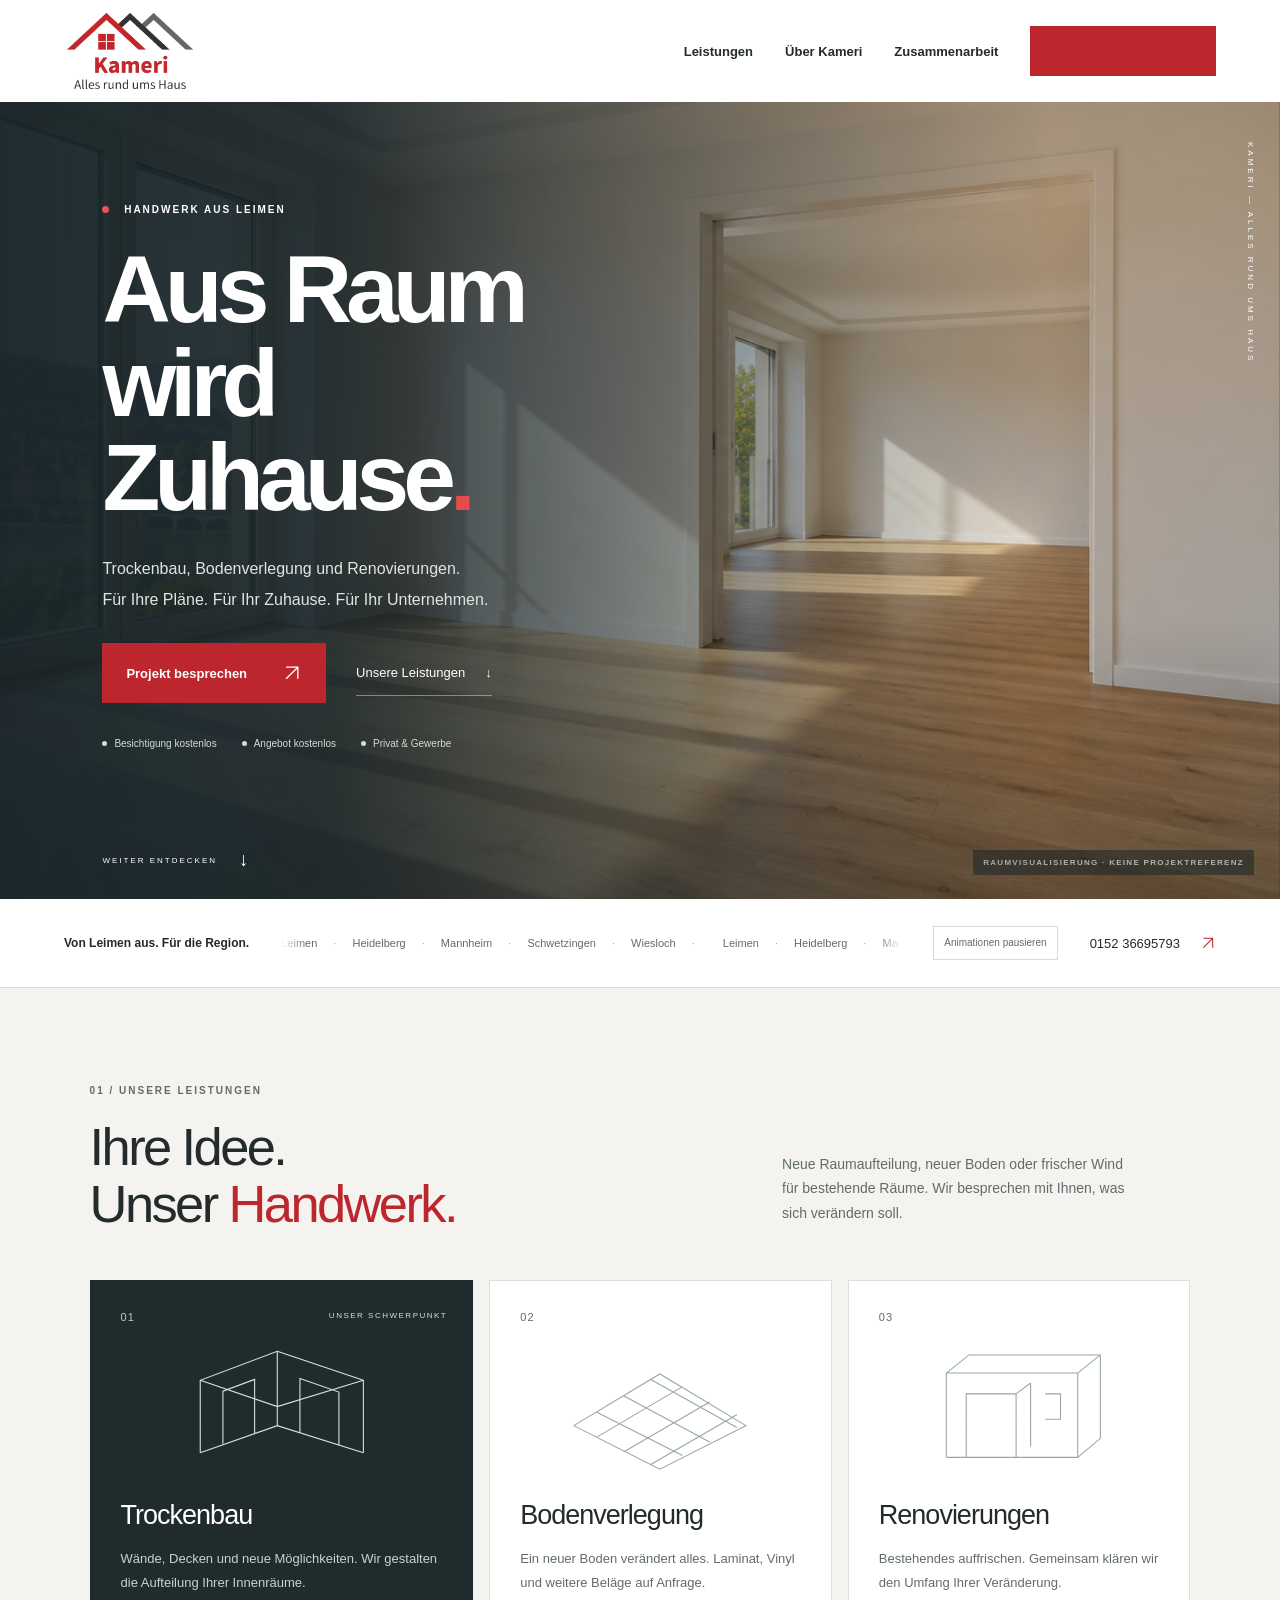
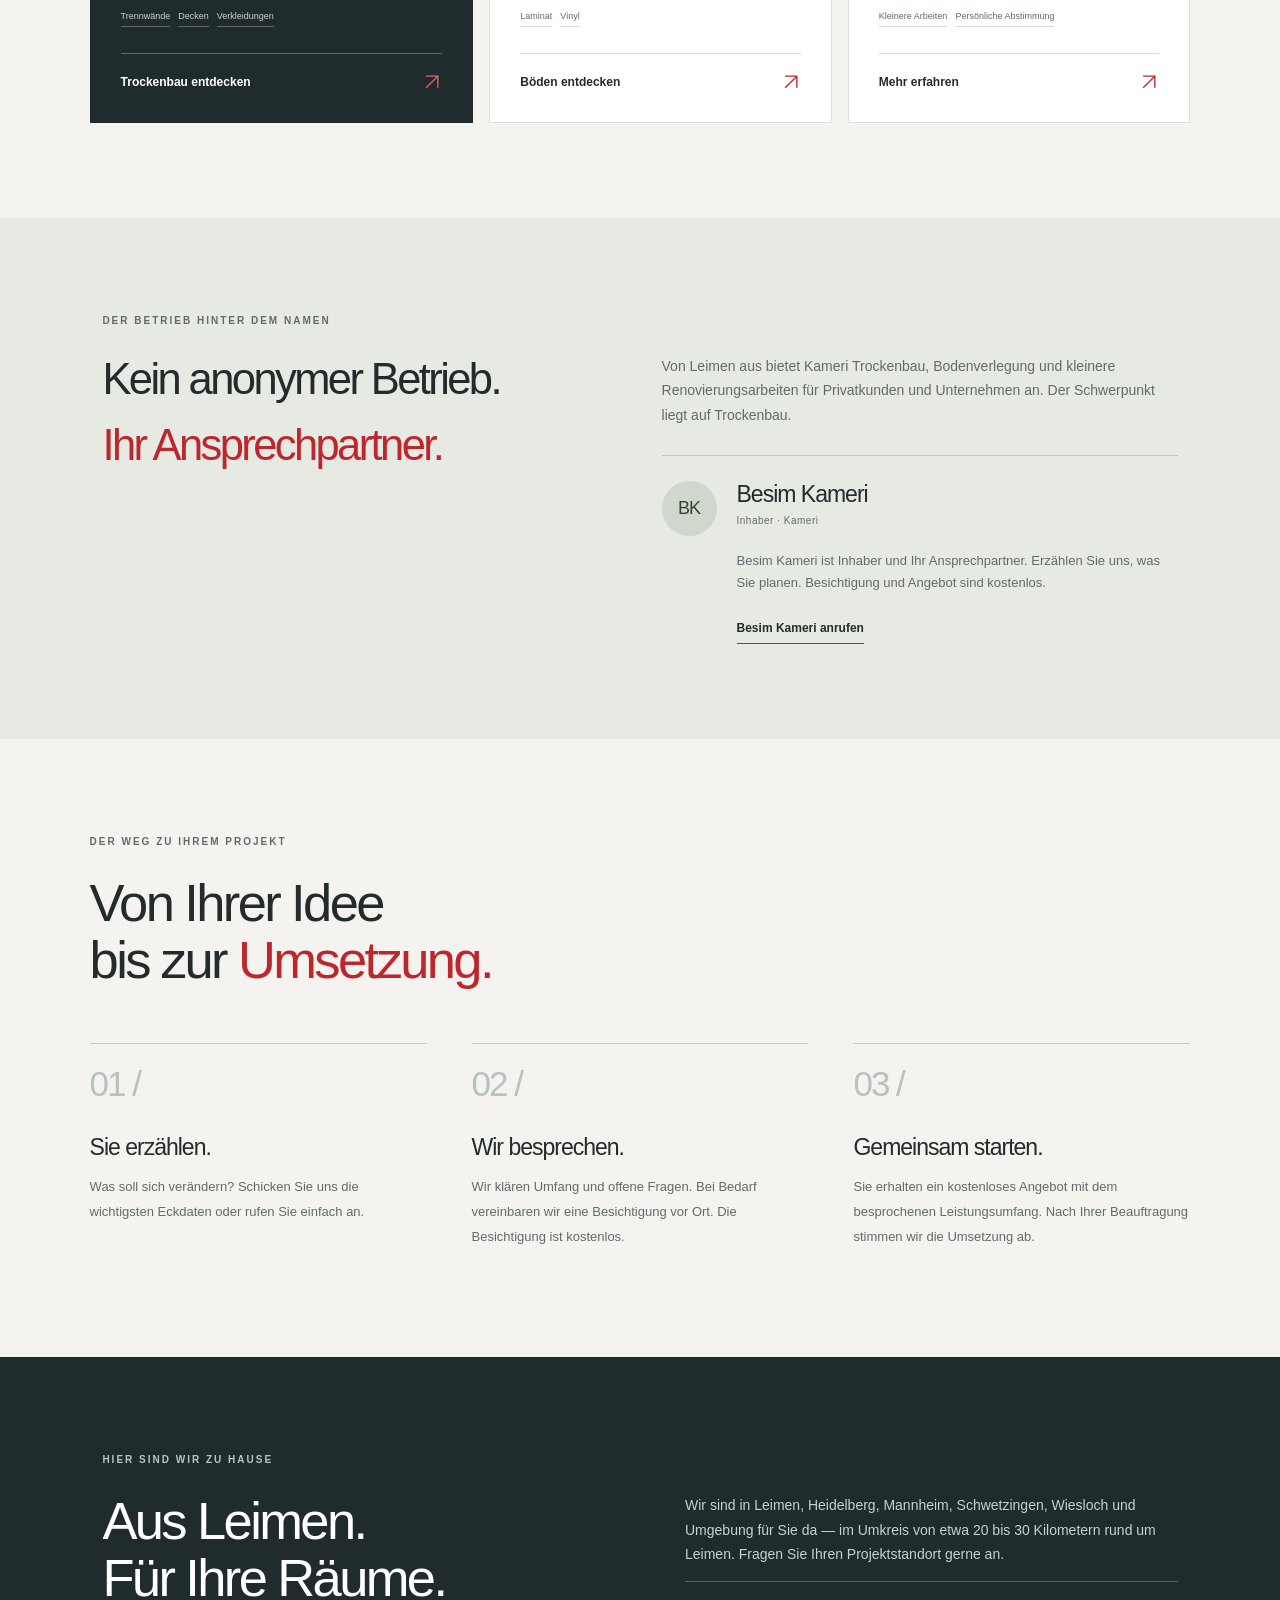
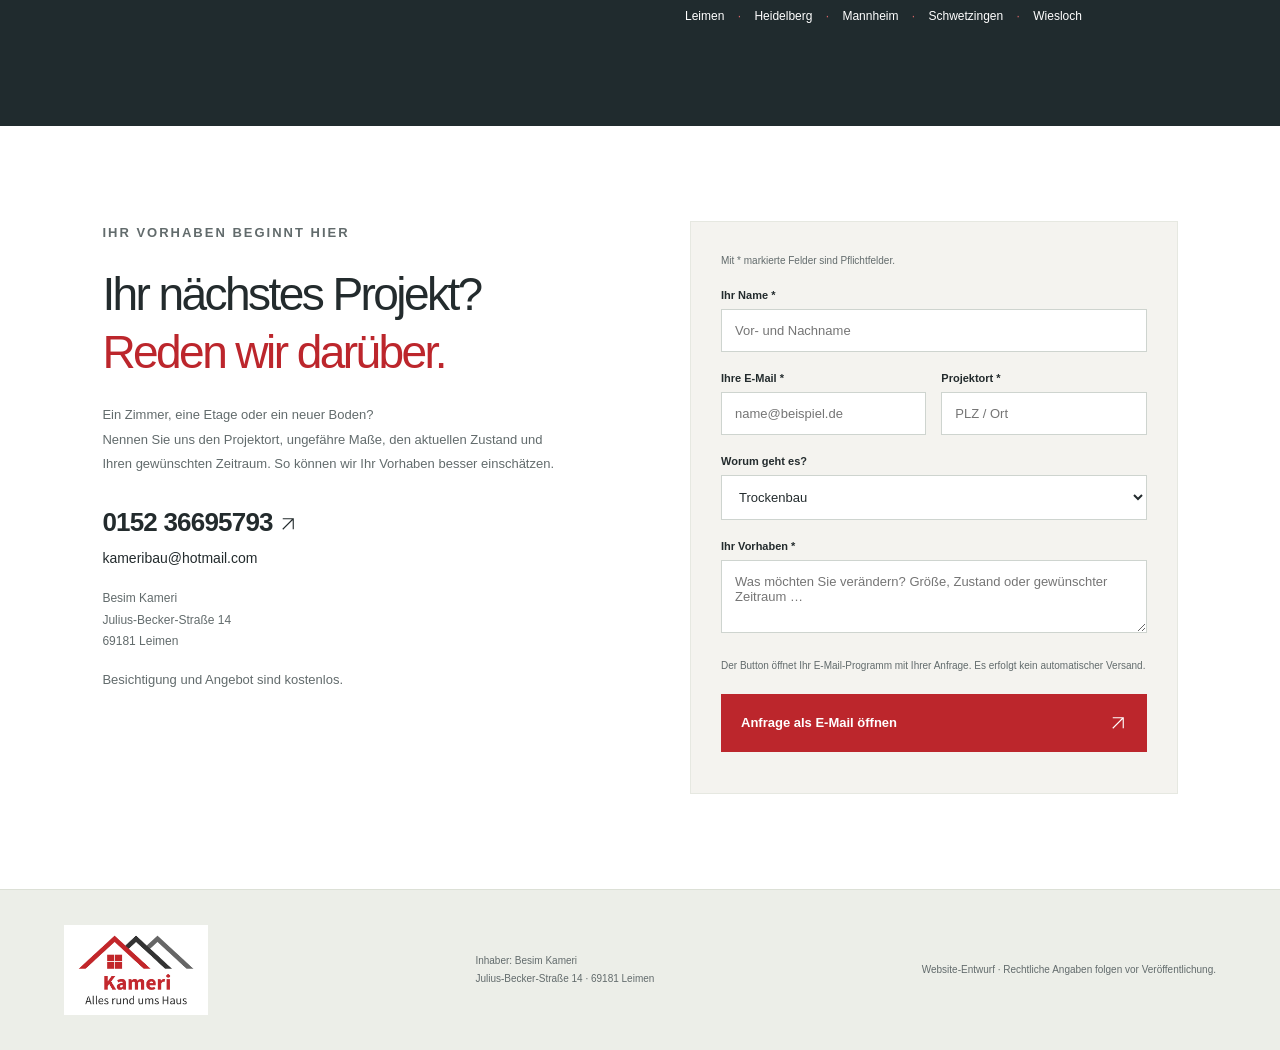
==== commit 23921e29: "Add controllable ambient motion and interactive service diagrams" ====
--- a/index.html
+++ b/index.html
@@ -4,18 +4,18 @@
 <meta charset="utf-8"><meta name="viewport" content="width=device-width, initial-scale=1">
 <title>Kameri · Trockenbau & Bodenverlegung in Leimen</title>
 <meta name="description" content="Kameri – Alles rund ums Haus. Trockenbau, Laminat, Vinyl und Renovierungen in Leimen, Heidelberg, Mannheim, Schwetzingen und Wiesloch. Jetzt Projekt anfragen.">
-<link rel="stylesheet" href="style.css?v=neustart-6">
+<link rel="stylesheet" href="style.css?v=bewegung-7">
 </head>
 <body>
 <a class="skip-link" href="#hauptinhalt">Zum Inhalt springen</a>
 <header class="header"><a class="brand" href="#" aria-label="Kameri Startseite"><img src="assets/kameri-logo.png" alt="Kameri – Alles rund ums Haus" width="230" height="143" style="width:min(230px, 44vw);max-width:100%;height:auto"></a><button class="menu-toggle" type="button" aria-expanded="false" aria-controls="main-nav" hidden>Menü <span aria-hidden="true">☰</span></button><nav id="main-nav" aria-label="Hauptnavigation"><a href="#leistungen">Leistungen</a><a href="#ueber-uns">Über Kameri</a><a href="#ablauf">Zusammenarbeit</a><a href="#kontakt" class="nav-contact">Projekt anfragen <span><svg aria-hidden="true" width="18" height="18" viewBox="0 0 24 24" fill="none" stroke="currentColor" stroke-width="1.5"><path d="M5 19 19 5M5 5h14v14"/></svg></span></a></nav></header>
 <main id="hauptinhalt">
 <section class="hero">
-<figure class="hero-photo"><img src="assets/raumgestaltung.png" alt="Visualisierung eines hellen Innenraums mit Trockenbau und Holzoptikboden" width="1536" height="1024" fetchpriority="high"><figcaption>RAUMVISUALISIERUNG · KEINE PROJEKTREFERENZ</figcaption></figure>
+<figure class="hero-photo"><div class="hero-image-layer"><img src="assets/raumgestaltung.png" alt="Visualisierung eines hellen Innenraums mit Trockenbau und Holzoptikboden" width="1536" height="1024" fetchpriority="high"></div><figcaption>RAUMVISUALISIERUNG · KEINE PROJEKTREFERENZ</figcaption></figure>
 <div class="hero-copy"><p class="eyebrow"><span class="dot"></span> HANDWERK AUS LEIMEN</p><h1>Aus Raum<br>wird <span>Zuhause</span></h1><p class="intro">Trockenbau, Bodenverlegung und Renovierungen. <br>Für Ihre Pläne. Für Ihr Zuhause. Für Ihr Unternehmen.</p><div class="hero-actions"><a class="button" href="#kontakt">Projekt besprechen <svg aria-hidden="true" width="20" height="20" viewBox="0 0 24 24" fill="none" stroke="currentColor" stroke-width="1.6"><path d="m5 19 14-14M5 5h14v14"/></svg></a><a class="hero-secondary" href="#leistungen">Unsere Leistungen <span aria-hidden="true">↓</span></a></div><div class="hero-proof"><span>Besichtigung kostenlos</span><span>Angebot kostenlos</span><span>Privat & Gewerbe</span></div></div>
 <a class="hero-bottom" href="#leistungen"><span>WEITER ENTDECKEN</span><span aria-hidden="true">↓</span></a><span class="hero-side" aria-hidden="true">KAMERI — ALLES RUND UMS HAUS</span>
 </section>
-<div class="intro-strip"><span>Von Leimen aus. Für die Region.</span><p>Leimen <i>·</i> Heidelberg <i>·</i> Mannheim <i>·</i> Schwetzingen <i>·</i> Wiesloch</p><a href="tel:+4915236695793">0152 36695793 <svg aria-hidden="true" width="20" height="20" viewBox="0 0 24 24" fill="none" stroke="currentColor" stroke-width="1.6"><path d="m5 19 14-14M5 5h14v14"/></svg></a></div>
+<div class="intro-strip"><span>Von Leimen aus. Für die Region.</span><div class="city-ticker"><p class="sr-only">Leimen, Heidelberg, Mannheim, Schwetzingen und Wiesloch</p><div class="ticker-track" aria-hidden="true"><span>Leimen <i>·</i> Heidelberg <i>·</i> Mannheim <i>·</i> Schwetzingen <i>·</i> Wiesloch <i>·</i> </span><span>Leimen <i>·</i> Heidelberg <i>·</i> Mannheim <i>·</i> Schwetzingen <i>·</i> Wiesloch <i>·</i> </span></div></div><button class="motion-toggle" type="button" aria-pressed="false" hidden>Animationen pausieren</button><a href="tel:+4915236695793">0152 36695793 <svg aria-hidden="true" width="20" height="20" viewBox="0 0 24 24" fill="none" stroke="currentColor" stroke-width="1.6"><path d="m5 19 14-14M5 5h14v14"/></svg></a></div>
 <section id="leistungen" class="services section"><div class="section-heading"><div><p class="eyebrow">01 / UNSERE LEISTUNGEN</p><h2>Ihre Idee.<br>Unser <em>Handwerk.</em></h2></div><p>Neue Raumaufteilung, neuer Boden oder frischer Wind für bestehende Räume. Wir besprechen mit Ihnen, was sich verändern soll.</p></div><div class="service-grid">
 <article class="service service-featured"><span class="number">01</span><span class="tag">UNSER SCHWERPUNKT</span><div class="service-drawing" aria-hidden="true"><svg viewBox="0 0 260 160" fill="none" stroke="currentColor" stroke-width="1.2"><path d="m40 130 85-30 95 30M125 100V18M40 130V50l85-32 95 32v80M65 120V62l35-13v59M150 108V48l43 15v59M125 18l95 32M40 50l85 29 95-29M125 79v21"/></svg></div><div class="service-copy"><h3>Trockenbau</h3><p>Wände, Decken und neue Möglichkeiten. Wir gestalten die Aufteilung Ihrer Innenräume.</p><ul><li>Trennwände</li><li>Decken</li><li>Verkleidungen</li></ul><a class="service-link" href="trockenbau.html"><span>Trockenbau entdecken</span><svg aria-hidden="true" width="20" height="20" viewBox="0 0 24 24" fill="none" stroke="currentColor" stroke-width="1.6"><path d="m5 19 14-14M5 5h14v14"/></svg></a></div></article>
 <article class="service"><span class="number">02</span><div class="service-drawing" aria-hidden="true"><svg viewBox="0 0 260 160" fill="none" stroke="currentColor" stroke-width="1.2"><path d="m35 100 95-57 95 57-95 48-95-48Zm25 13 95-56M90 129l95-55M120 143l95-55M60 85l95 48M90 67l95 51M120 49l95 53"/></svg></div><div class="service-copy"><h3>Bodenverlegung</h3><p>Ein neuer Boden verändert alles. Laminat, Vinyl und weitere Beläge auf Anfrage.</p><ul><li>Laminat</li><li>Vinyl</li></ul><a class="service-link" href="bodenverlegung.html"><span>Böden entdecken</span><svg aria-hidden="true" width="20" height="20" viewBox="0 0 24 24" fill="none" stroke="currentColor" stroke-width="1.6"><path d="m5 19 14-14M5 5h14v14"/></svg></a></div></article>
@@ -25,5 +25,5 @@
 <section class="region section"><p class="eyebrow">HIER SIND WIR ZU HAUSE</p><h2>Aus Leimen.<br>Für Ihre Räume.</h2><p>Wir sind in Leimen, Heidelberg, Mannheim, Schwetzingen, Wiesloch und Umgebung für Sie da — im Umkreis von etwa 20 bis 30 Kilometern rund um Leimen. Fragen Sie Ihren Projektstandort gerne an.</p><div class="cities">Leimen <span>·</span> Heidelberg <span>·</span> Mannheim <span>·</span> Schwetzingen <span>·</span> Wiesloch</div></section>
 <section id="kontakt" class="contact section"><div><p class="eyebrow">IHR VORHABEN BEGINNT HIER</p><h2>Ihr nächstes Projekt?<br><em>Reden wir darüber.</em></h2><p>Ein Zimmer, eine Etage oder ein neuer Boden?<br>Nennen Sie uns den Projektort, ungefähre Maße, den aktuellen Zustand und Ihren gewünschten Zeitraum. So können wir Ihr Vorhaben besser einschätzen.</p><a class="contact-phone" href="tel:+4915236695793">0152 36695793 <svg aria-hidden="true" width="18" height="18" viewBox="0 0 24 24" fill="none" stroke="currentColor" stroke-width="1.5"><path d="M5 19 19 5M5 5h14v14"/></svg></a><a href="mailto:kameribau@hotmail.com">kameribau@hotmail.com</a><address>Besim Kameri<br>Julius-Becker-Straße 14<br>69181 Leimen</address><p>Besichtigung und Angebot sind kostenlos.</p></div><form id="inquiry"><p class="form-note">Mit * markierte Felder sind Pflichtfelder.</p><label for="name">Ihr Name *</label><input id="name" name="name" autocomplete="name" required placeholder="Vor- und Nachname"><div class="form-row"><div><label for="email">Ihre E-Mail *</label><input id="email" name="email" type="email" autocomplete="email" required placeholder="name@beispiel.de"></div><div><label for="place">Projektort *</label><input id="place" name="place" autocomplete="address-level2" required placeholder="PLZ / Ort"></div></div><label for="service">Worum geht es?</label><select id="service" name="service"><option>Trockenbau</option><option>Bodenverlegung</option><option>Renovierung</option><option>Mehrere Leistungen / Sonstiges</option></select><label for="message">Ihr Vorhaben *</label><textarea id="message" name="message" rows="3" required placeholder="Was möchten Sie verändern? Größe, Zustand oder gewünschter Zeitraum …"></textarea><p class="form-note">Der Button öffnet Ihr E-Mail-Programm mit Ihrer Anfrage. Es erfolgt kein automatischer Versand.</p><button class="button" type="submit">Anfrage als E-Mail öffnen <span><svg aria-hidden="true" width="18" height="18" viewBox="0 0 24 24" fill="none" stroke="currentColor" stroke-width="1.5"><path d="M5 19 19 5M5 5h14v14"/></svg></span></button><p id="form-status" role="status"></p></form></section>
 </main><footer><a class="brand" href="#"><img src="assets/kameri-logo.png" alt="Kameri – Alles rund ums Haus" width="230" height="143" style="width:min(230px, 44vw);max-width:100%;height:auto"></a><p>Inhaber: Besim Kameri<br>Julius-Becker-Straße 14 · 69181 Leimen</p><span class="draft-note">Website-Entwurf · Rechtliche Angaben folgen vor Veröffentlichung.</span></footer>
-<script src="script.js?v=neustart-6"></script>
+<script src="script.js?v=bewegung-7"></script>
 </body></html>
--- a/style.css
+++ b/style.css
@@ -6,3 +6,42 @@
 @media(max-width:700px){html{scroll-padding-top:105px}.header{padding:10px 6%;gap:0 20px;flex-wrap:wrap}.brand img{width:115px!important}.menu-toggle:not([hidden]){display:flex;align-items:center;gap:12px;padding:12px 15px;background:#fff;border:1px solid #cbd2cc;color:var(--ink);font-size:12px}.menu-toggle span{font-size:18px}nav#main-nav{width:100%;display:flex;flex-direction:column;align-items:stretch;gap:0;padding-top:14px}nav#main-nav>a{display:block;font-size:14px;padding:15px}.navigation-ready nav#main-nav{display:none}.navigation-ready nav#main-nav.is-open{display:flex;max-height:calc(100dvh - 110px);overflow-y:auto;animation:menu-in .2s ease-out}nav a:not(.nav-contact):after{display:none}nav .nav-contact{margin-top:8px}nav .nav-contact span{margin-left:20px}.hero{height:auto;min-height:710px;align-items:flex-end}.hero-copy{padding:135px 6% 95px}.hero-photo>img{object-position:65% center}.hero:before{background:linear-gradient(0deg,#162327fa 0%,#162327d9 45%,#16232766 100%)}.hero h1{font-size:clamp(54px,11.5vw,80px);letter-spacing:-3px;line-height:1.04;margin-bottom:25px}.hero .eyebrow{font-size:9px;letter-spacing:1.7px;margin-bottom:24px}.hero .intro{font-size:14px;line-height:1.85;max-width:380px}.hero .intro br{display:none}.hero-actions{gap:22px}.button{font-size:12px;padding:18px 20px;min-height:54px;gap:24px}.hero-secondary{font-size:12px;gap:15px}.hero-proof{gap:10px 16px;flex-wrap:wrap;font-size:9px;margin-top:28px}.hero-photo figcaption{right:14px;top:18px;bottom:auto;font-size:6px;letter-spacing:.8px}.hero-side{display:none}.hero-bottom{left:6%;bottom:25px;font-size:7px}.intro-strip{padding:22px 6%;gap:15px;flex-direction:column;align-items:flex-start}.intro-strip p{font-size:10px;line-height:2}.intro-strip i{margin:0 5px}.intro-strip>a{font-size:12px}.section{padding:60px 6%}.section-heading{grid-template-columns:1fr;gap:22px;margin-bottom:30px}.section-heading .eyebrow{margin-bottom:18px}h2{font-size:40px;letter-spacing:-1.8px}.section-heading>p{font-size:13px;max-width:100%}.service-grid{grid-template-columns:1fr;gap:16px}.service,.service-featured{display:flex;grid-column:auto;padding:25px}.service-featured>.number{position:static}.service-featured>.tag{left:auto;right:25px;top:27px}.service-drawing,.service-featured .service-drawing{height:125px;margin:5px 0 15px}.service-drawing svg{height:125px}.service-featured .service-copy{padding:0}.service h3{font-size:29px}.service p{font-size:14px}.service-link{font-size:12px;min-height:48px}.service ul{margin-bottom:24px}.about{grid-template-columns:1fr;gap:25px}.about>.eyebrow{grid-column:auto;margin-bottom:0}.about h2{font-size:38px;line-height:1.15}.about-grid>p{font-size:14px}.about-grid>div{padding-left:70px}.steps{grid-template-columns:1fr;gap:30px;margin-top:35px}.steps h3{margin-top:18px}.steps p{font-size:14px}.region{grid-template-columns:1fr;gap:22px}.region>.eyebrow{grid-column:auto;margin:0}.region h2{grid-row:auto}.region>p:not(.eyebrow){margin:0}.cities{font-size:11px}.cities span{margin:0 8px}.contact{grid-template-columns:1fr;gap:30px}.contact h2{font-size:38px}.contact p{font-size:14px}.contact .contact-phone{font-size:25px}#inquiry{padding:22px}.form-row{grid-template-columns:1fr;gap:0}.contact .form-note{font-size:11px}input,textarea,select{font-size:16px}.contact address{font-size:13px}footer{padding:28px 6%;flex-wrap:wrap;gap:24px}.draft-note{width:100%}footer .brand img{width:100px!important}.detail-intro h1{font-size:43px;letter-spacing:-2px}.detail-intro .intro{font-size:15px}.detail-services .service{grid-template-columns:25px 1fr;padding:24px;gap:10px}.detail-services .service h3{font-size:24px}.detail-services .service p{font-size:14px}.scope-note{padding:25px}.detail-contact .hero-actions{gap:20px}@keyframes menu-in{from{opacity:0;transform:translateY(-8px)}to{opacity:1;transform:translateY(0)}}}
 @media(max-width:360px){.hero h1{font-size:49px;letter-spacing:-2.5px}.hero-proof{font-size:8px;gap:12px}.hero-actions{gap:15px}.hero-secondary{font-size:11px}.hero .button{padding:17px 16px;gap:15px}.hero{min-height:700px}h2{font-size:36px}.about h2,.contact h2{font-size:34px}.service li{font-size:8px}}
 @media(prefers-reduced-motion:reduce){html{scroll-behavior:auto}*,*::before,*::after{animation:none!important;transition:none!important}.reveal{opacity:1!important;transform:none!important}.reading-progress{display:none}}
+
+/* Separate motion layers keep text, controls and page layout stationary. */
+.hero-image-layer{position:absolute;inset:-75px 0;transform:translate3d(0,var(--scene-y,0px),0);will-change:transform}
+.hero-image-layer>img{position:absolute;width:100%;height:100%;object-fit:cover;object-position:center 60%}
+.city-ticker{overflow:hidden;min-width:0;flex:1;max-width:620px;position:relative;mask-image:linear-gradient(90deg,transparent,#000 4%,#000 96%,transparent)}
+.ticker-track{display:flex;width:max-content;font-size:11px;line-height:2;color:var(--muted)}
+.ticker-track>span{flex-shrink:0;white-space:nowrap;padding-right:15px}
+.intro-strip .ticker-track i{font-style:normal;color:#a0aaa8;margin:0 13px}
+.motion-toggle:not([hidden]){display:block;flex-shrink:0;padding:9px 10px;border:1px solid #d5dbd5;background:white;color:var(--muted);font-size:10px;line-height:1.4}
+.motion-toggle:hover:not(:disabled){border-color:var(--red);color:var(--red)}
+.motion-toggle:disabled{cursor:default}
+.sr-only{position:absolute!important;width:1px;height:1px;padding:0;margin:-1px;overflow:hidden;clip-path:inset(50%);white-space:nowrap;border:0}
+@media(prefers-reduced-motion:no-preference){
+.motion-enabled .ticker-track{animation:city-drift 28s linear infinite}
+.city-ticker:hover .ticker-track{animation-play-state:paused}
+.motion-enabled .hero-image-layer>img{animation:scene-breathe 16s ease-in-out infinite alternate}
+.motion-enabled .hero-bottom>span:last-child{animation:scroll-nudge 2.2s ease-in-out infinite}
+.motion-enabled .service-drawing{transform:perspective(650px) rotateX(var(--tilt-x,0deg)) rotateY(var(--tilt-y,0deg));transition:transform .4s ease-out}
+.motion-enabled .service-drawing svg{animation:drawing-float 5.5s ease-in-out infinite}
+.motion-enabled .service:nth-child(2) .service-drawing svg{animation-delay:-1.8s}
+.motion-enabled .service:nth-child(3) .service-drawing svg{animation-delay:-3.6s}
+.motion-enabled .service.is-visible .service-drawing path{stroke-dasharray:1;animation:draw-plan 1.7s ease-out both}
+.motion-enabled .service:nth-child(2).is-visible .service-drawing path{animation-delay:.15s}
+.motion-enabled .service:nth-child(3).is-visible .service-drawing path{animation-delay:.3s}
+@keyframes city-drift{to{transform:translateX(-50%)}}
+@keyframes scene-breathe{from{transform:scale(1.01)}to{transform:scale(1.07)}}
+@keyframes scroll-nudge{0%,100%{transform:translateY(0)}50%{transform:translateY(7px)}}
+@keyframes drawing-float{0%,100%{transform:translateY(0)}50%{transform:translateY(-8px)}}
+@keyframes draw-plan{from{stroke-dashoffset:1}to{stroke-dashoffset:0}}
+}
+.motion-paused .hero-image-layer,.motion-paused .service-drawing{transform:none!important;will-change:auto}
+.motion-paused .ticker-track,.motion-paused .hero-image-layer>img,.motion-paused .hero-bottom>span,.motion-paused .service-drawing svg{animation-play-state:paused!important}
+.motion-paused .reveal{opacity:1!important;transform:none!important;transition:none!important}
+.motion-paused .service-drawing path{animation:none!important;stroke-dashoffset:0!important}
+@media(max-width:1100px){.city-ticker{flex-basis:50%}}
+@media(max-width:700px){.city-ticker{width:100%;max-width:100%;flex:auto}.intro-strip{flex-direction:row;flex-wrap:wrap;align-items:center;justify-content:space-between;gap:14px}.intro-strip>span{display:none}.motion-toggle:not([hidden]){order:2;font-size:9px}.intro-strip>a{order:1}.hero-image-layer{inset:-40px 0}.hero-image-layer>img{object-position:65% center}}
+@media(prefers-reduced-motion:reduce){.hero-image-layer{transform:none;will-change:auto}.ticker-track{transform:none}.city-ticker{overflow:visible;mask-image:none}.ticker-track>span{white-space:normal}.ticker-track>span:nth-child(2){display:none}}
+@media(prefers-reduced-motion:reduce){.ticker-track{width:auto}.ticker-track>span{flex-shrink:1}}
+@media(prefers-reduced-motion:no-preference){.motion-enabled .service:not(.reveal) .service-drawing path{stroke-dasharray:1;animation:draw-plan 1.7s ease-out both}}
